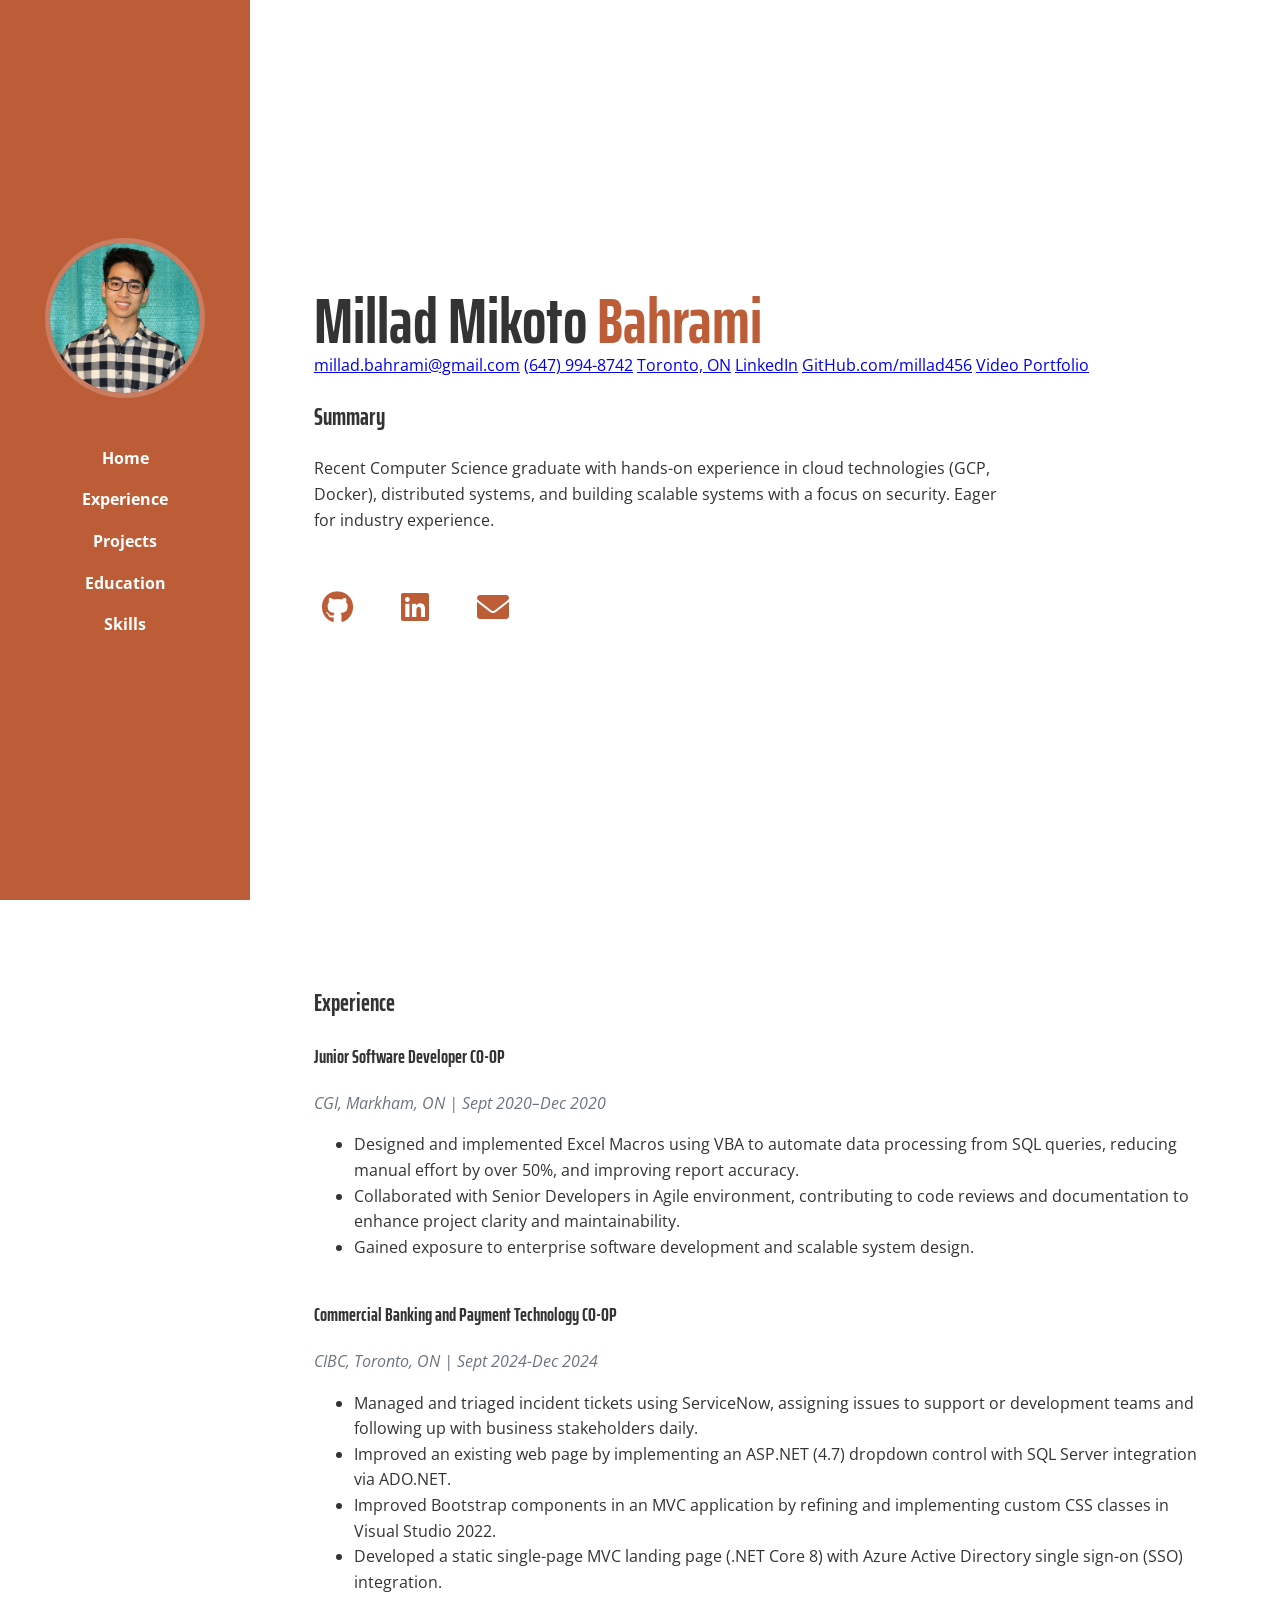
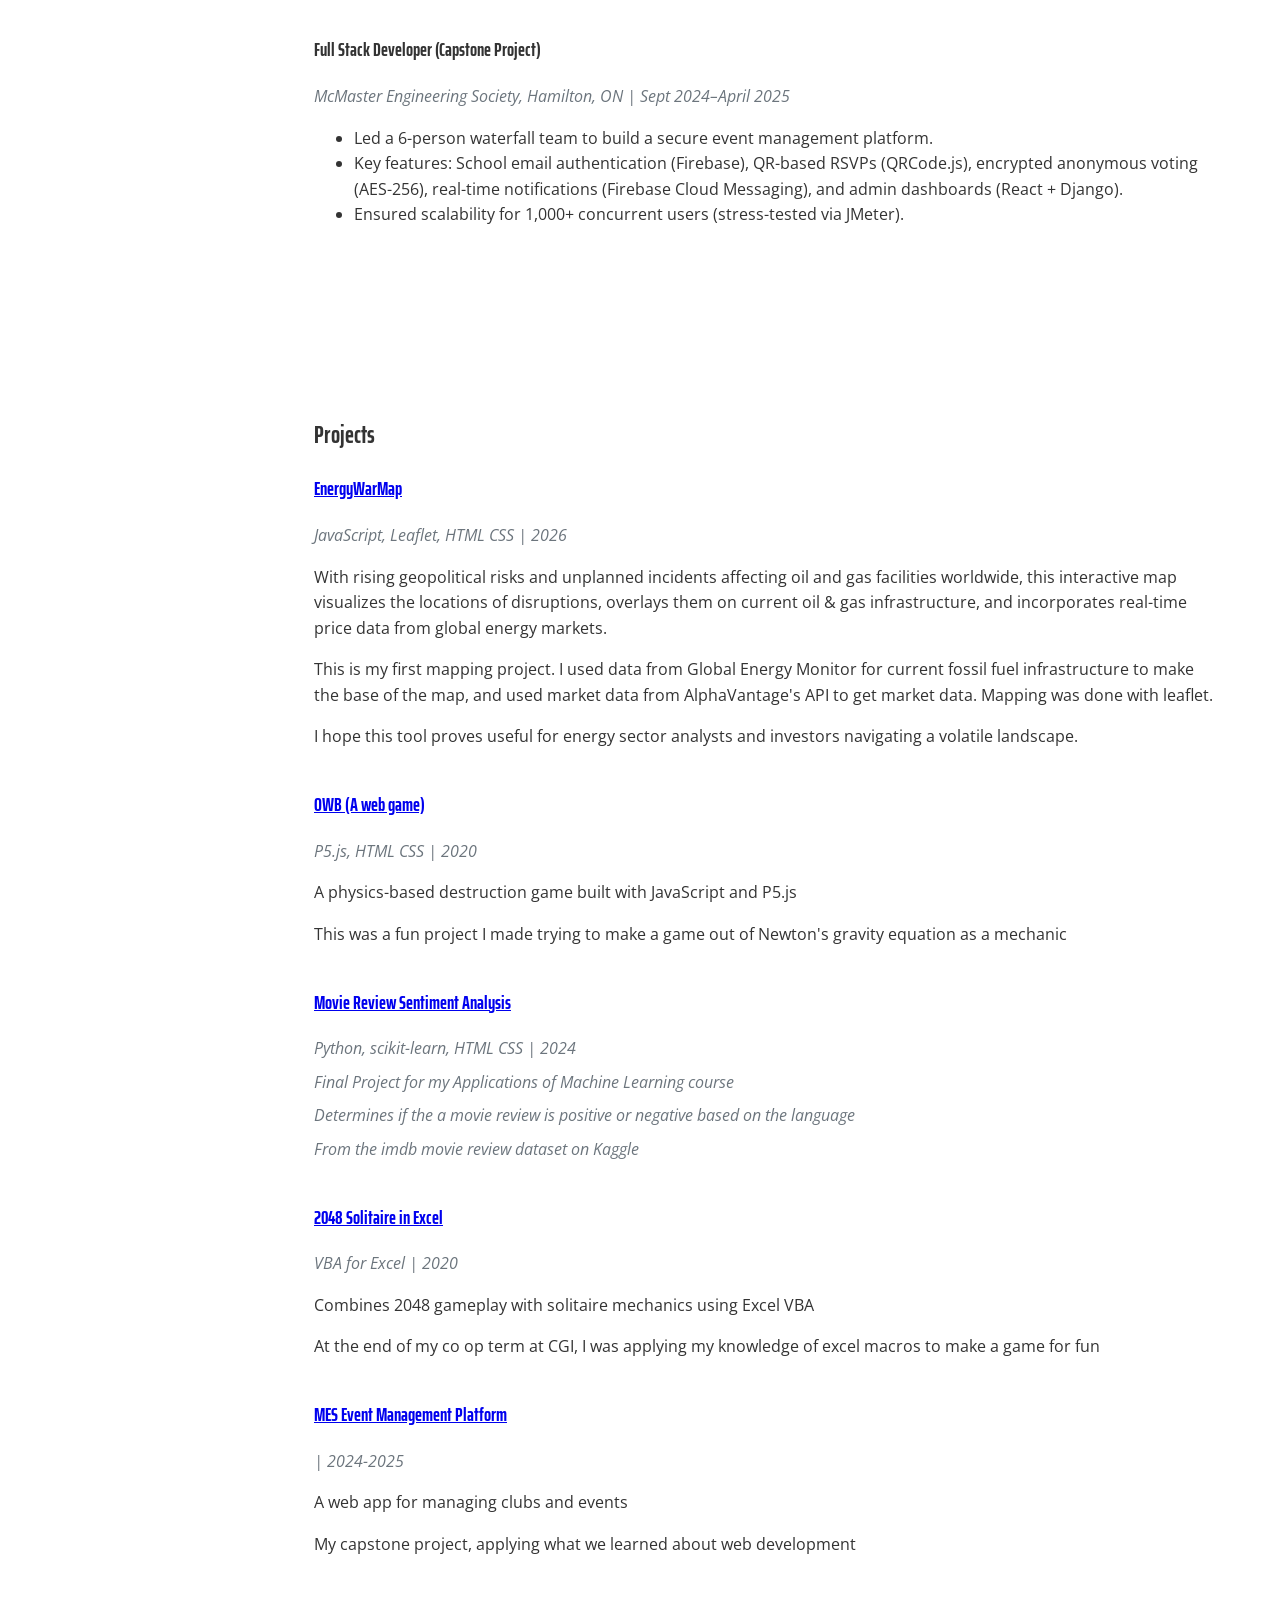
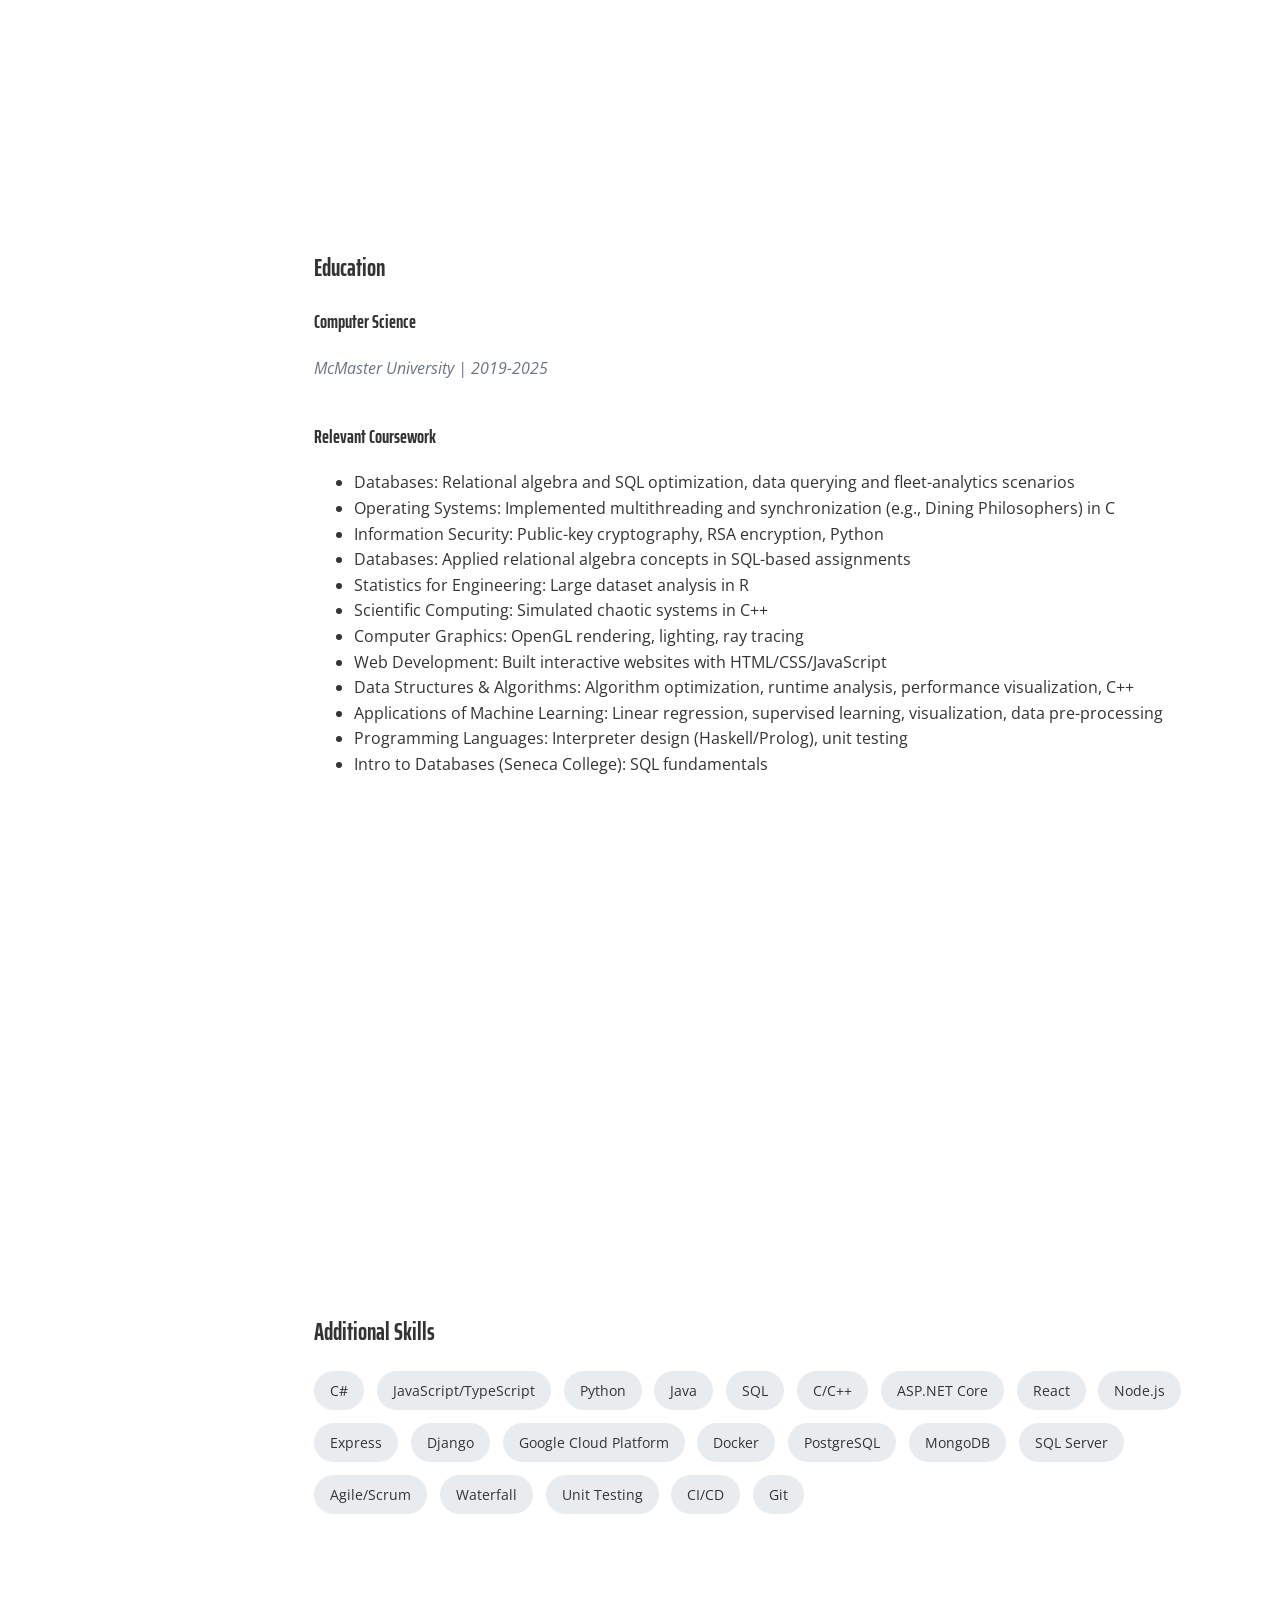
==== index.html @ 8c34acc6 "Merge branch 'gh-pages' of https://github.com/millad456/website into gh-pages" ====
<!DOCTYPE html>
<html lang="en">
<head>
  <meta charset="UTF-8">
  <meta name="viewport" content="width=device-width, initial-scale=1.0">
  <title>Millad Mikoto Bahrami | Resume</title>
  <link href="https://fonts.googleapis.com/css2?family=Open+Sans:wght@400;600;700&family=Saira+Extra+Condensed:wght@700&display=swap" rel="stylesheet">
  <link rel="stylesheet" href="https://cdnjs.cloudflare.com/ajax/libs/font-awesome/6.0.0/css/all.min.css">
  <link rel="stylesheet" href="css/style.css">
  <!-- Sidebar -->
  <script src="js/loadSidebar.js" defer></script>
</head>
<body>

  <!-- Main Content -->
  <main>
    <section id="summary">
      <div>
        <h1>Millad Mikoto <span class="highlight">Bahrami</span></h1>
        <div class="contact-info">
          <a href="mailto:millad.bahrami@gmail.com">millad.bahrami@gmail.com</a>
          <a href="tel:6479948742">(647) 994-8742</a>
          <a href="#">Toronto, ON</a>
          <a href="#" target="_blank">LinkedIn</a>
          <a href="https://github.com/millad456" target="_blank">GitHub.com/millad456</a>
          <a href="#" target="_blank">Video Portfolio</a>
        </div>
        
        <h2>Summary</h2>
        <p style="max-width: 700px;">Recent Computer Science graduate with hands-on experience in cloud technologies (GCP, Docker), distributed systems, and building scalable systems with a focus on security. Eager for industry experience.</p>
      </div>
      
      <div class="social-icons">
        <a href="https://github.com/millad456" target="_blank"><i class="fab fa-github"></i></a>
        <a href="#" target="_blank"><i class="fab fa-linkedin"></i></a>
        <a href="mailto:millad.bahrami@gmail.com"><i class="fas fa-envelope"></i></a>
      </div>
    </section>

    <section id="experience">
      <div>
        <h2>Experience</h2>
        
        <div class="item">
          <h3>Junior Software Developer CO-OP</h3>
          <p class="meta">CGI, Markham, ON | Sept 2020–Dec 2020</p>
          <ul>
            <li>Designed and implemented Excel Macros using VBA to automate data processing from SQL queries, reducing manual effort by over 50%, and improving report accuracy.</li>
            <li>Collaborated with Senior Developers in Agile environment, contributing to code reviews and documentation to enhance project clarity and maintainability.</li>
            <li>Gained exposure to enterprise software development and scalable system design.</li>
          </ul>
        </div>
        <div class="item">
          <h3>Commercial Banking and Payment Technology CO-OP</h3>
          <p class="meta">CIBC, Toronto, ON | Sept 2024-Dec 2024</p>
          <ul>
            <li>Managed and triaged incident tickets using ServiceNow, assigning issues to support or development teams and following up with business stakeholders daily.</li>
            <li>Improved an existing web page by implementing an ASP.NET (4.7) dropdown control with SQL Server integration via ADO.NET.</li>
            <li>Improved Bootstrap components in an MVC application by refining and implementing custom CSS classes in Visual Studio 2022.</li>
            <li>Developed a static single-page MVC landing page (.NET Core 8) with Azure Active Directory single sign-on (SSO) integration.</li>
          </ul>
        </div>
        <div class="item">
          <h3>Full Stack Developer (Capstone Project)</h3>
          <p class="meta">McMaster Engineering Society, Hamilton, ON | Sept 2024–April 2025</p>
          <ul>
            <li>Led a 6-person waterfall team to build a secure event management platform.</li>
            <li>Key features: School email authentication (Firebase), QR-based RSVPs (QRCode.js), encrypted anonymous voting (AES-256), real-time notifications (Firebase Cloud Messaging), and admin dashboards (React + Django).</li>
            <li>Ensured scalability for 1,000+ concurrent users (stress-tested via JMeter).</li>
          </ul>
        </div>
      </div>
    </section>

    <section id="projects">
      <div>
        <h2>Projects</h2>
        <div class="item">
          <h3><a href="https://millad456.github.io/EnergyWarMap/" class="project-link">EnergyWarMap</a></h3>
          <p class="meta">JavaScript, Leaflet, HTML CSS | 2026</p>
          <p>With rising geopolitical risks and unplanned incidents affecting oil and gas facilities worldwide, this
            interactive map visualizes the locations of disruptions, overlays them on current oil & gas infrastructure,
            and incorporates real-time price data from global energy markets.</p>
          <p>This is my first mapping project. I used data from Global Energy Monitor for current fossil fuel
            infrastructure to make the base of the map, and used market data from AlphaVantage's API to get market data.
            Mapping was done with leaflet.
          </p>
          <p>I hope this tool proves useful for energy sector analysts and investors navigating a volatile landscape.
          </p>
        </div>
        <div class="item">
          <h3><a href="https://millad456.itch.io/orbital-wrecking-ball" class="project-link">OWB (A web game)</a></h3>
          <p class="meta">P5.js, HTML CSS | 2020</p>
          <p>A physics-based destruction game built with JavaScript and P5.js</p>
          <p>This was a fun project I made trying to make a game out of Newton's gravity equation as a mechanic</p>
        </div>
        
        <div class="item">
          <h3><a href="https://github.com/PKALXI/senviz" class="project-link">Movie Review Sentiment Analysis</a></h3>
          <p class="meta">Python, scikit-learn, HTML CSS | 2024</p>
          <p class="meta">Final Project for my Applications of Machine Learning course</p>
          <p class="meta">Determines if the a movie review is positive or negative based on the language</p>
          <p class="meta">From the imdb movie review dataset on Kaggle</p>
        </div>
        
        <div class="item">
          <h3><a href="https://www.youtube.com/watch?v=SRT-21i36ms" class="project-link">2048 Solitaire in Excel</a></h3>
          <p class="meta">VBA for Excel | 2020</p>
          <p>Combines 2048 gameplay with solitaire mechanics using Excel VBA</p>
          <p>At the end of my co op term at CGI, I was applying my knowledge of excel macros to make a game for fun</p>
        </div>



        <div class="item">
          <h3><a href="https://www.youtube.com/watch?v=qXjTv_37JMg" class="project-link">MES Event Management Platform</a></h3>
          <p class="meta">| 2024-2025</p>
          <p>A web app for managing clubs and events</p>
          <p>My capstone project, applying what we learned about web development</p>
        </div>
      </div>
    </section>

    <section id="education">
      <div>
        <h2>Education</h2>
        <div class="item">
          <h3>Computer Science</h3>
          <p class="meta">McMaster University | 2019-2025</p>
        </div>
        <h3>Relevant Coursework</h3>
        <ul>
          <li>Databases: Relational algebra and SQL optimization, data querying and fleet-analytics scenarios</li>
          <li>Operating Systems: Implemented multithreading and synchronization (e.g., Dining Philosophers) in C</li>
          <li>Information Security: Public-key cryptography, RSA encryption, Python</li>
          <li>Databases: Applied relational algebra concepts in SQL-based assignments</li>
          <li>Statistics for Engineering: Large dataset analysis in R</li>
          <li>Scientific Computing: Simulated chaotic systems in C++</li>
          <li>Computer Graphics: OpenGL rendering, lighting, ray tracing</li>
          <li>Web Development: Built interactive websites with HTML/CSS/JavaScript</li>
          <li>Data Structures & Algorithms: Algorithm optimization, runtime analysis, performance visualization, C++</li>
          <li>Applications of Machine Learning: Linear regression, supervised learning, visualization, data pre-processing</li>
          <li>Programming Languages: Interpreter design (Haskell/Prolog), unit testing</li>
          <li>Intro to Databases (Seneca College): SQL fundamentals</li>
        </ul>
      </div>
    </section>

    <section id="skills">
      <div>
        <h2>Additional Skills</h2>
        <ul class="skills-list">
          <li>C#</li>
          <li>JavaScript/TypeScript</li>
          <li>Python</li>
          <li>Java</li>
          <li>SQL</li>
          <li>C/C++</li>
          <li>ASP.NET Core</li>
          <li>React</li>
          <li>Node.js</li>
          <li>Express</li>
          <li>Django</li>
          <li>Google Cloud Platform</li>
          <li>Docker</li>
          <li>PostgreSQL</li>
          <li>MongoDB</li>
          <li>SQL Server</li>
          <li>Agile/Scrum</li>
          <li>Waterfall</li>
          <li>Unit Testing</li>
          <li>CI/CD</li>
          <li>Git</li>
        </ul>
      </div>
    </section>
  </main>

  <script>
    // Smooth scrolling for navigation
    document.querySelectorAll('a[href^="#"]').forEach(anchor => {
      anchor.addEventListener('click', function (e) {
        e.preventDefault();
        document.querySelector(this.getAttribute('href')).scrollIntoView({
          behavior: 'smooth',
          block: 'center'
        });
      });
    });
  </script>
</body>
</html>
---- css/style.css ----
/* Fonts and Base Styles */
body {
  font-family: 'Open Sans', sans-serif;
  margin: 0;
  padding: 0;
  line-height: 1.6;
  color: #333;
  overflow-x: hidden; /* Prevent horizontal scroll */
}

/* Sidebar Styles */
#sidebar {
  /*background: #343a40;*/
  background: #bd5d38;
  color: white;
  width: 250px;
  position: fixed;
  height: 100vh;
  padding: 2rem 1rem;
  text-align: center;
  z-index: 1000;
  box-sizing: border-box;
  display: flex;
  flex-direction: column;
  justify-content: center; /* Vertical centering */
  align-items: center; /* Horizontal centering */
}

.sidebar-content {
  width: 100%; /* Ensure full width of sidebar */
  margin: auto 0; /* Helps with vertical centering */
}

.profile-pic {
  margin: 0 auto 1.5rem; /* Centered with bottom margin */
}
.profile-pic {
  border-radius: 50%;
  border: 5px solid #CA7D60;
  width: 150px;
  height: 150px;
  object-fit: cover;
  margin-bottom: 1rem;
}

#sidebar ul {
  list-style: none;
  padding: 0;
}

#sidebar li a {
  color: rgba(255, 255, 255, 0.7);
  text-decoration: none;
  display: block;
  padding: 0.5rem 0;
  font-weight: 600;
  transition: all 0.3s ease;
}

#sidebar li a:hover {
  color: white;
  transform: translateX(5px);
}

.social-icons {
  margin-top: 2rem;
}

.social-icons a {
  color: white;
  margin: 0 0.5rem;
  font-size: 1.2rem;
  transition: all 0.3s ease;
}

.social-icons a:hover {
  color: #bd5d38;
}

/* Main Content Styles */
main {
  margin-left: 250px;
  padding: 0 4rem;
  transition: margin-left 0.3s ease;
}

/* Section Centering */
section {
  min-height: 100vh;
  display: flex;
  flex-direction: column;
  justify-content: center;
  padding: 4rem 0;
  box-sizing: border-box;
  scroll-margin-top: 20px;
}

section > div {
  width: 100%; /* Ensures content doesn't overflow */
}

/* Typography */
h1, h2, h3 {
  font-family: 'Saira Extra Condensed', sans-serif;
  font-weight: 700;
}

h1 {
  font-size: 4rem;
  margin-bottom: 0;
  line-height: 1;
}

.highlight {
  color: #bd5d38;
}

.subheading {
  font-size: 1.2rem;
  margin-top: 0;
  color: #6c757d;
}

/* Content Elements */
.item {
  margin-bottom: 2.5rem;
}

.meta {
  color: #6c757d;
  margin: 0.5rem 0;
  font-style: italic;
}

.skills-list {
  display: flex;
  flex-wrap: wrap;
  gap: 0.8rem;
  padding: 0;
  margin-top: 1rem;
}

.skills-list li {
  background: #e9ecef;
  padding: 0.5rem 1rem;
  border-radius: 20px;
  list-style: none;
  font-size: 0.9rem;
}

/* Social Icons in Summary Section */
#summary .social-icons {
  display: flex;
  justify-content: left;
  gap: 2rem;
  margin: 2rem 0;
}

#summary .social-icons a {
  color: #bd5d38; /* Your highlight color */
  font-size: 2rem;
  transition: all 0.3s ease;
}

#summary .social-icons a:hover {
  color: #9a4c2e; /* Darker shade */
  transform: scale(1.2);
}

/* Active Link Styling */
#sidebar a.active {
  /*color: #bd5d38 !important;*/
  color: white;
  font-weight: 700;
}

/* Mobile Responsiveness */
@media (max-width: 768px) {
  #sidebar {
    width: 100%;
    height: auto;
    position: relative;
    padding: 1rem;
  }
  
  main {
    margin-left: 0;
    padding: 0 1.5rem;
  }
  
  .profile-pic {
    width: 100px;
    height: 100px;
  }
  
  section {
    min-height: auto;
    padding: 3rem 0;
  }
  
  h1 {
    font-size: 2.5rem;
  }
  
  .contact-info a {
    display: block;
    margin: 0.5rem 0;
  }
}

/* Smooth Scrolling */
html {
  scroll-behavior: smooth;
  scroll-snap-type: y proximity;
}

/* Adjust the scrolling speed */
@media (prefers-reduced-motion: no-preference) {
  html {
    scroll-behavior: smooth;
    scroll-timeline: auto;
    scroll-snap-type: none; /* Remove if you don't want snap points */
  }
  
  /* Faster smooth scrolling */
  [data-scroll-container] {
    scroll-behavior: smooth;
    scroll-timing-function: cubic-bezier(0.22, 1, 0.36, 1); /* Faster curve */
  }
}
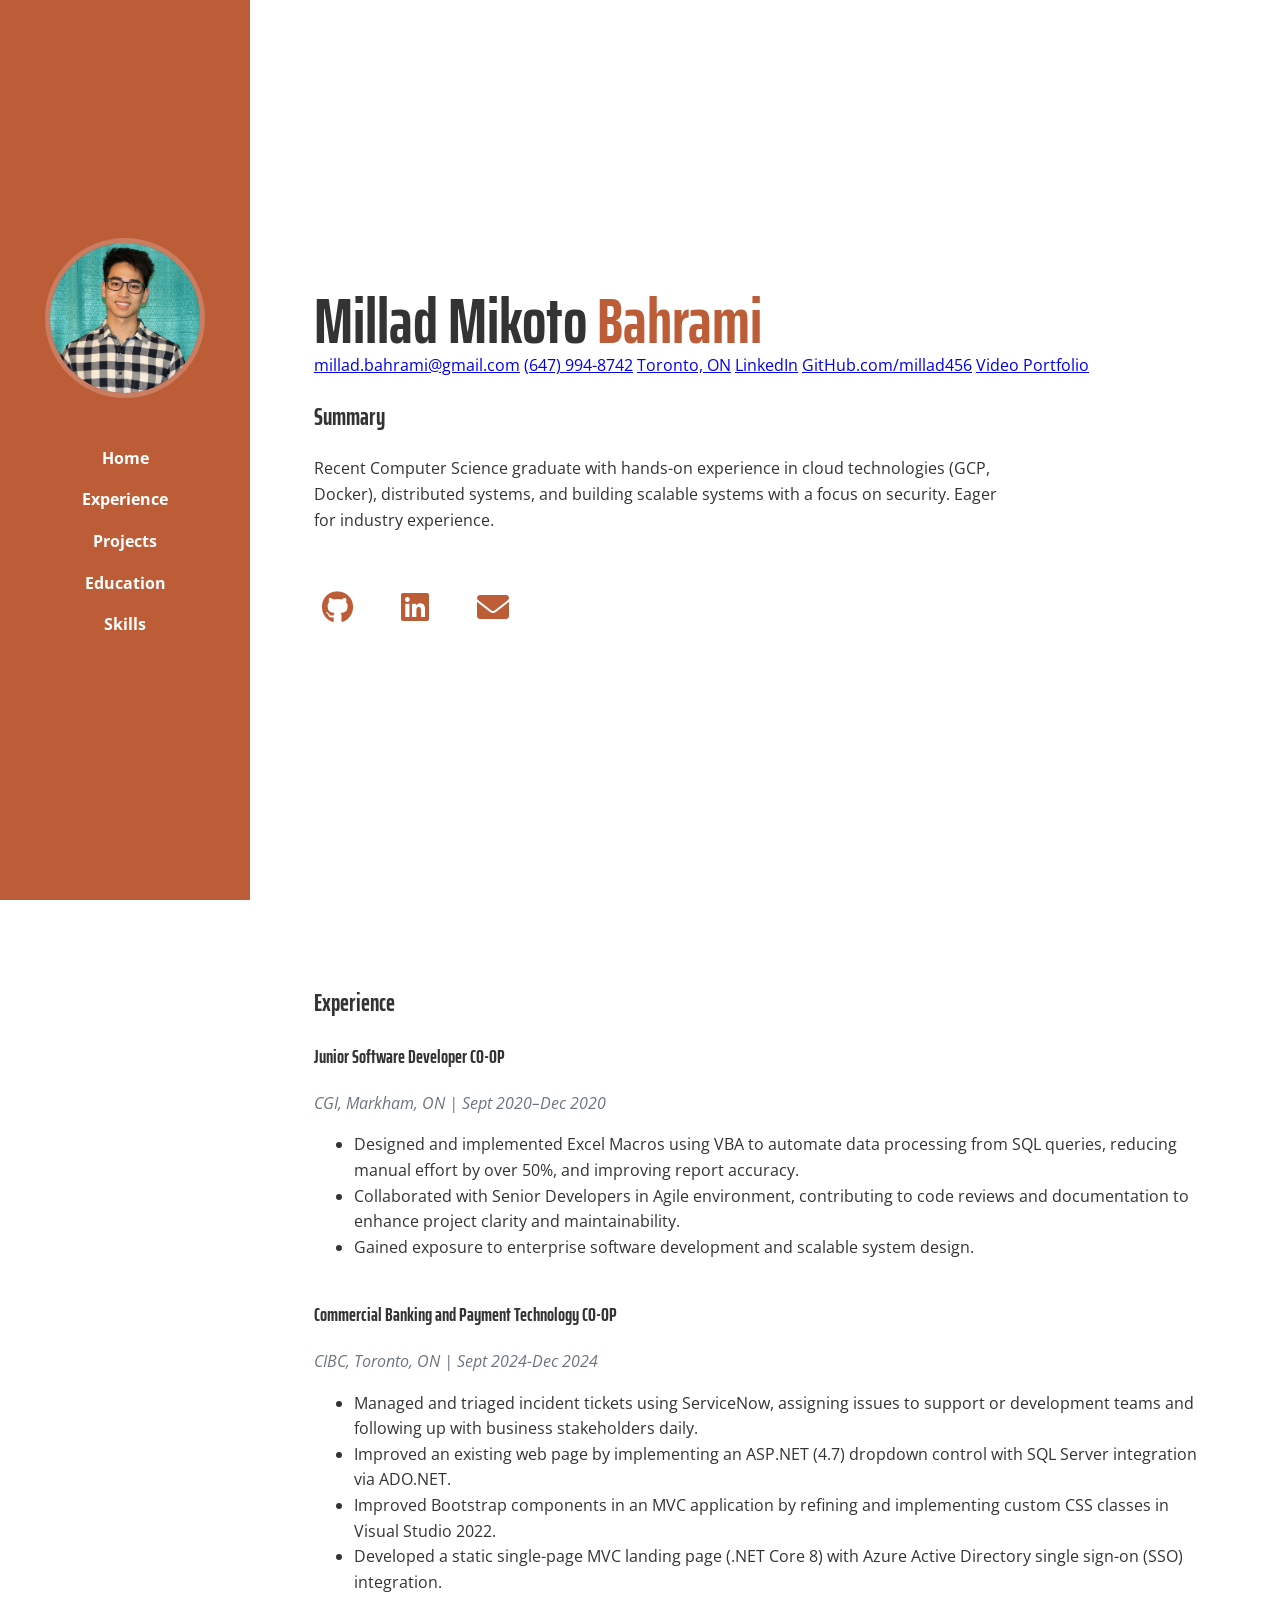
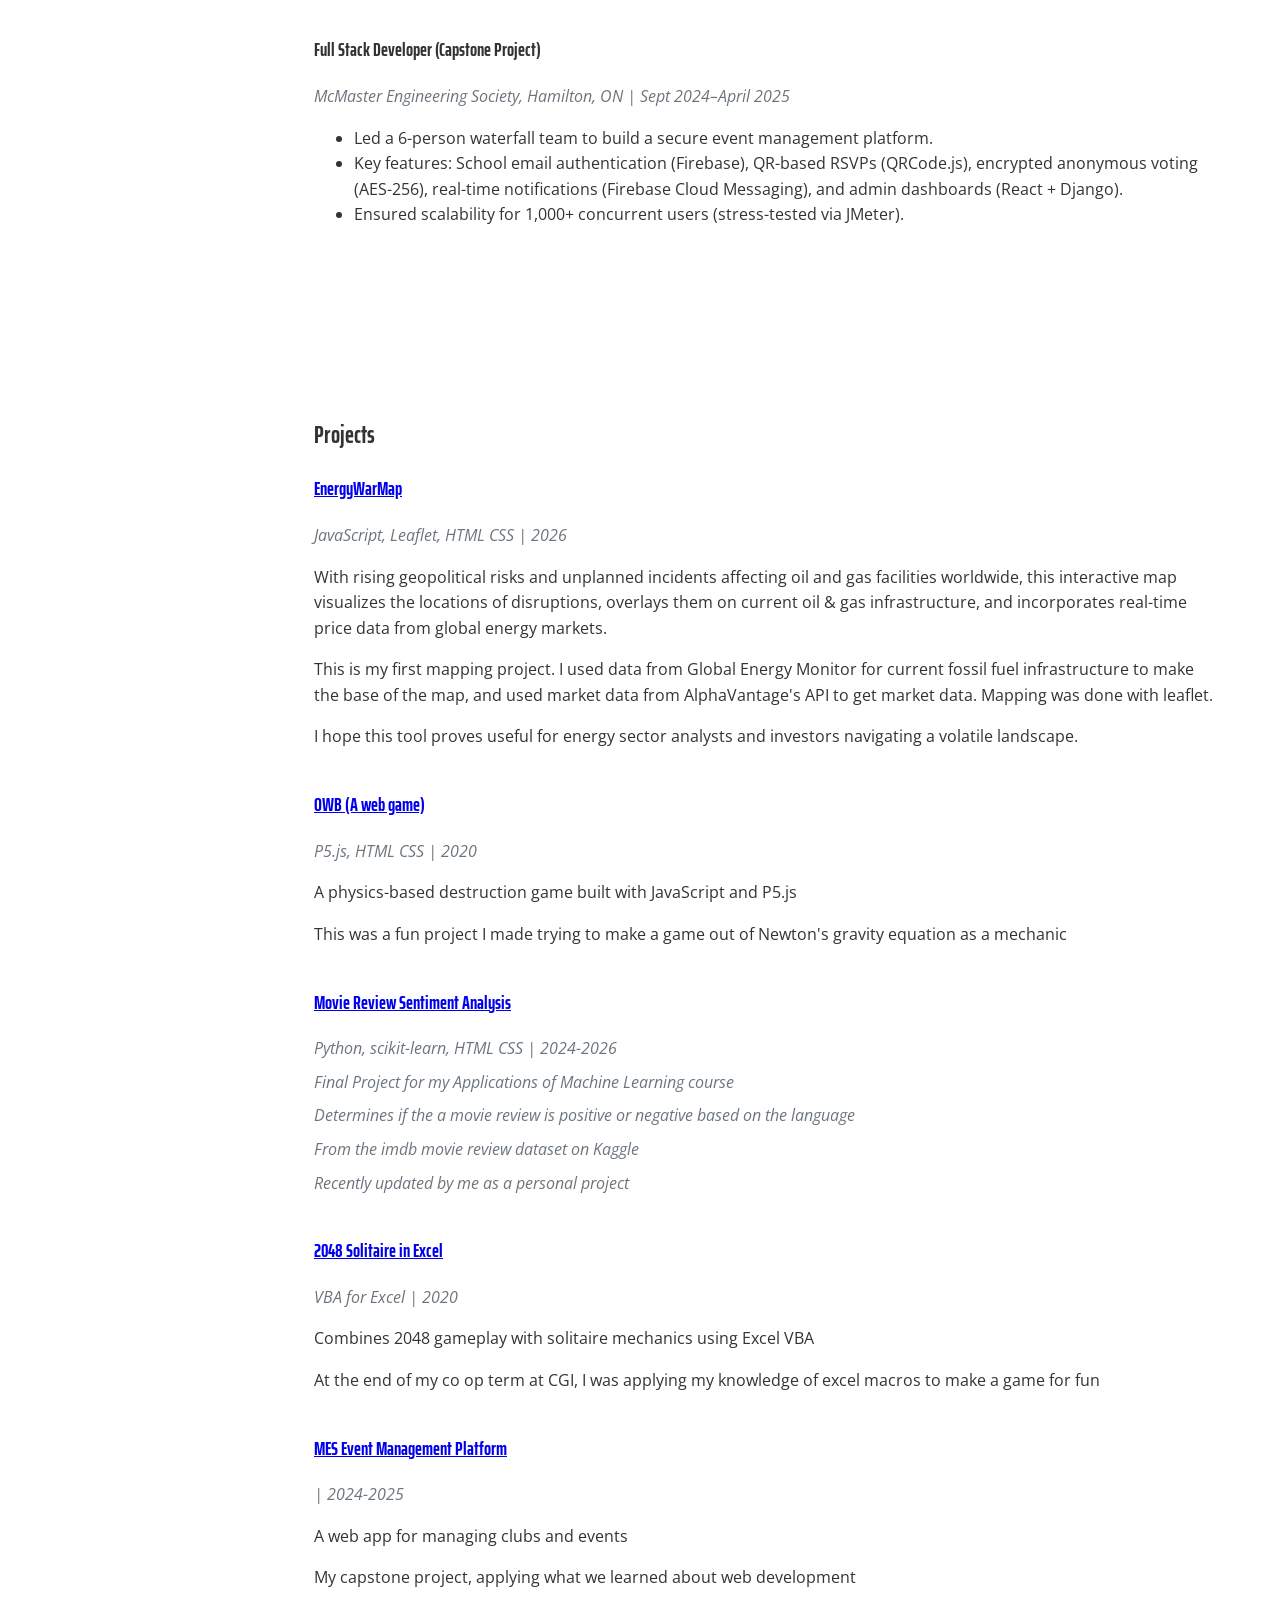
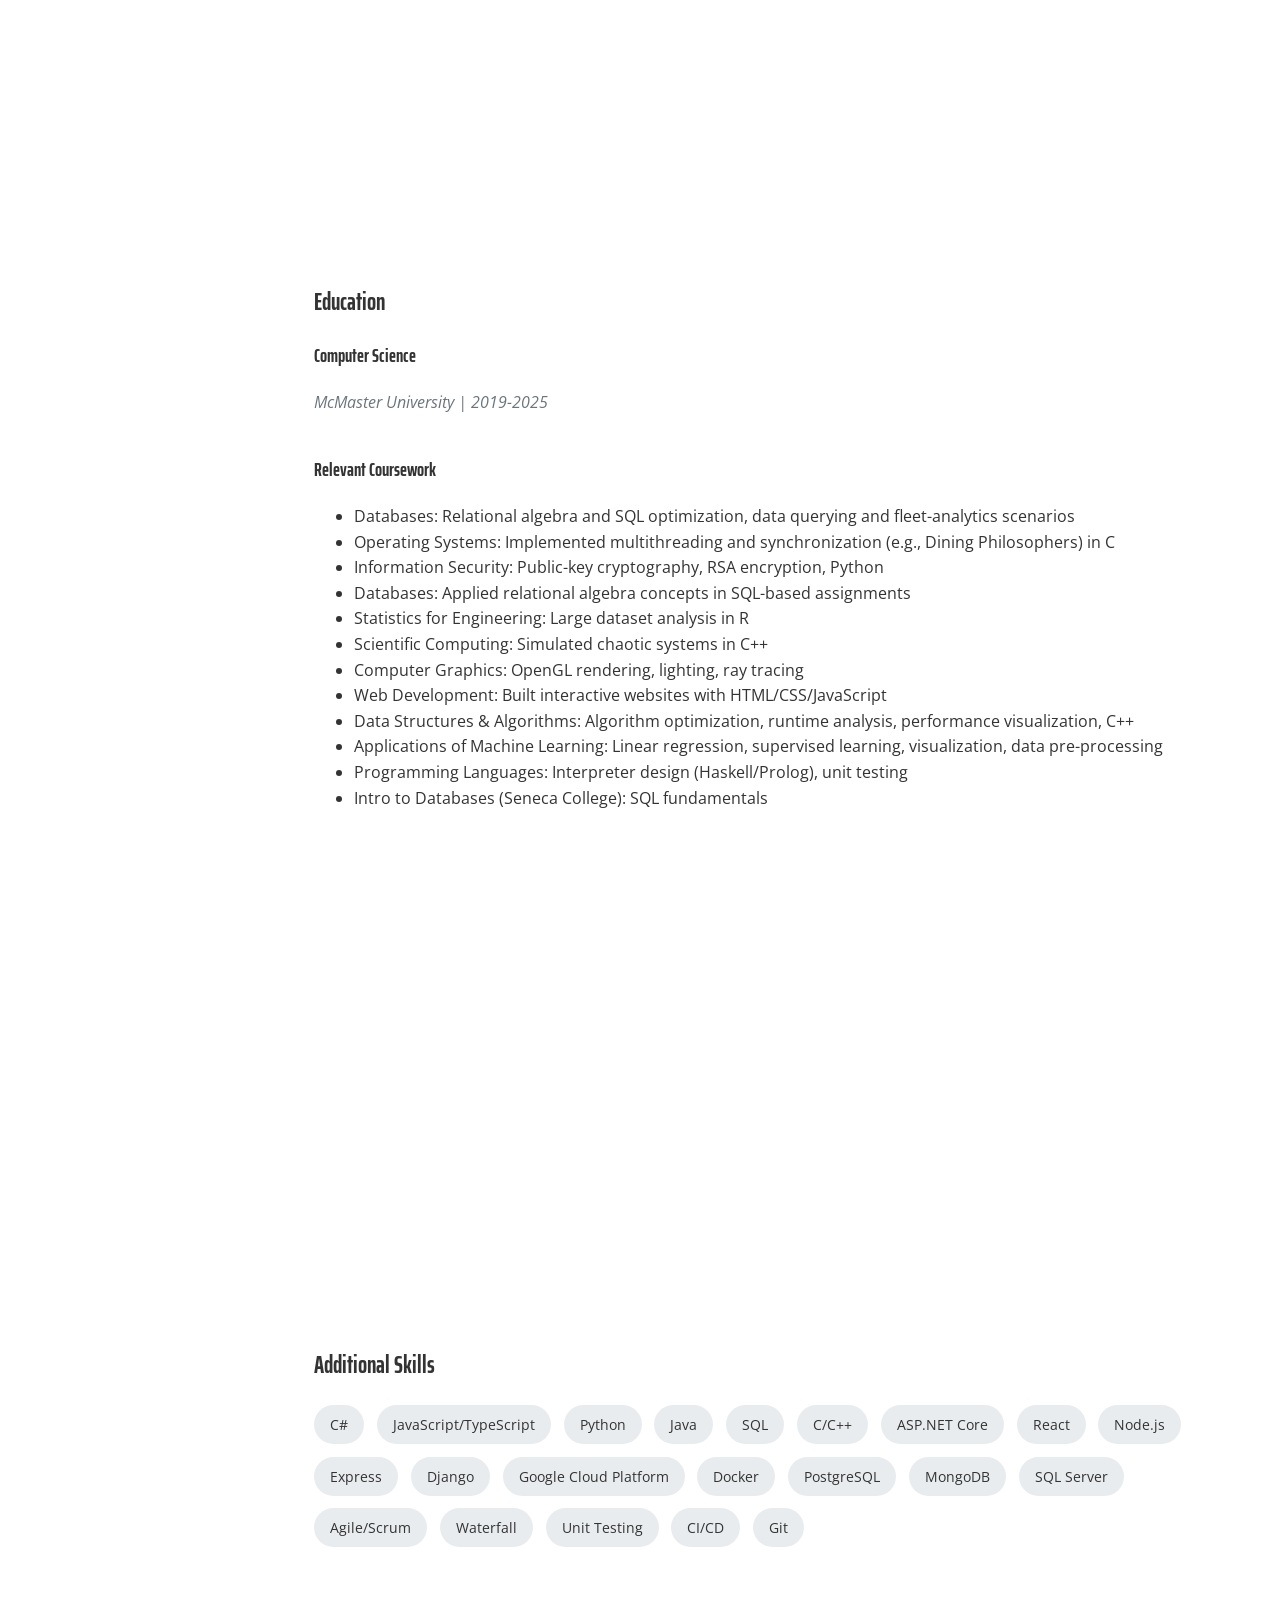
==== commit cc1bb690: "Update index.html" ====
--- a/index.html
+++ b/index.html
@@ -96,11 +96,12 @@
         </div>
         
         <div class="item">
-          <h3><a href="https://github.com/PKALXI/senviz" class="project-link">Movie Review Sentiment Analysis</a></h3>
-          <p class="meta">Python, scikit-learn, HTML CSS | 2024</p>
+          <h3><a href="https://youtu.be/taKBkBe5-JE" class="project-link">Movie Review Sentiment Analysis</a></h3>
+          <p class="meta">Python, scikit-learn, HTML CSS | 2024-2026</p>
           <p class="meta">Final Project for my Applications of Machine Learning course</p>
           <p class="meta">Determines if the a movie review is positive or negative based on the language</p>
           <p class="meta">From the imdb movie review dataset on Kaggle</p>
+          <p class="meta">Recently updated by me as a personal project</p>
         </div>
         
         <div class="item">
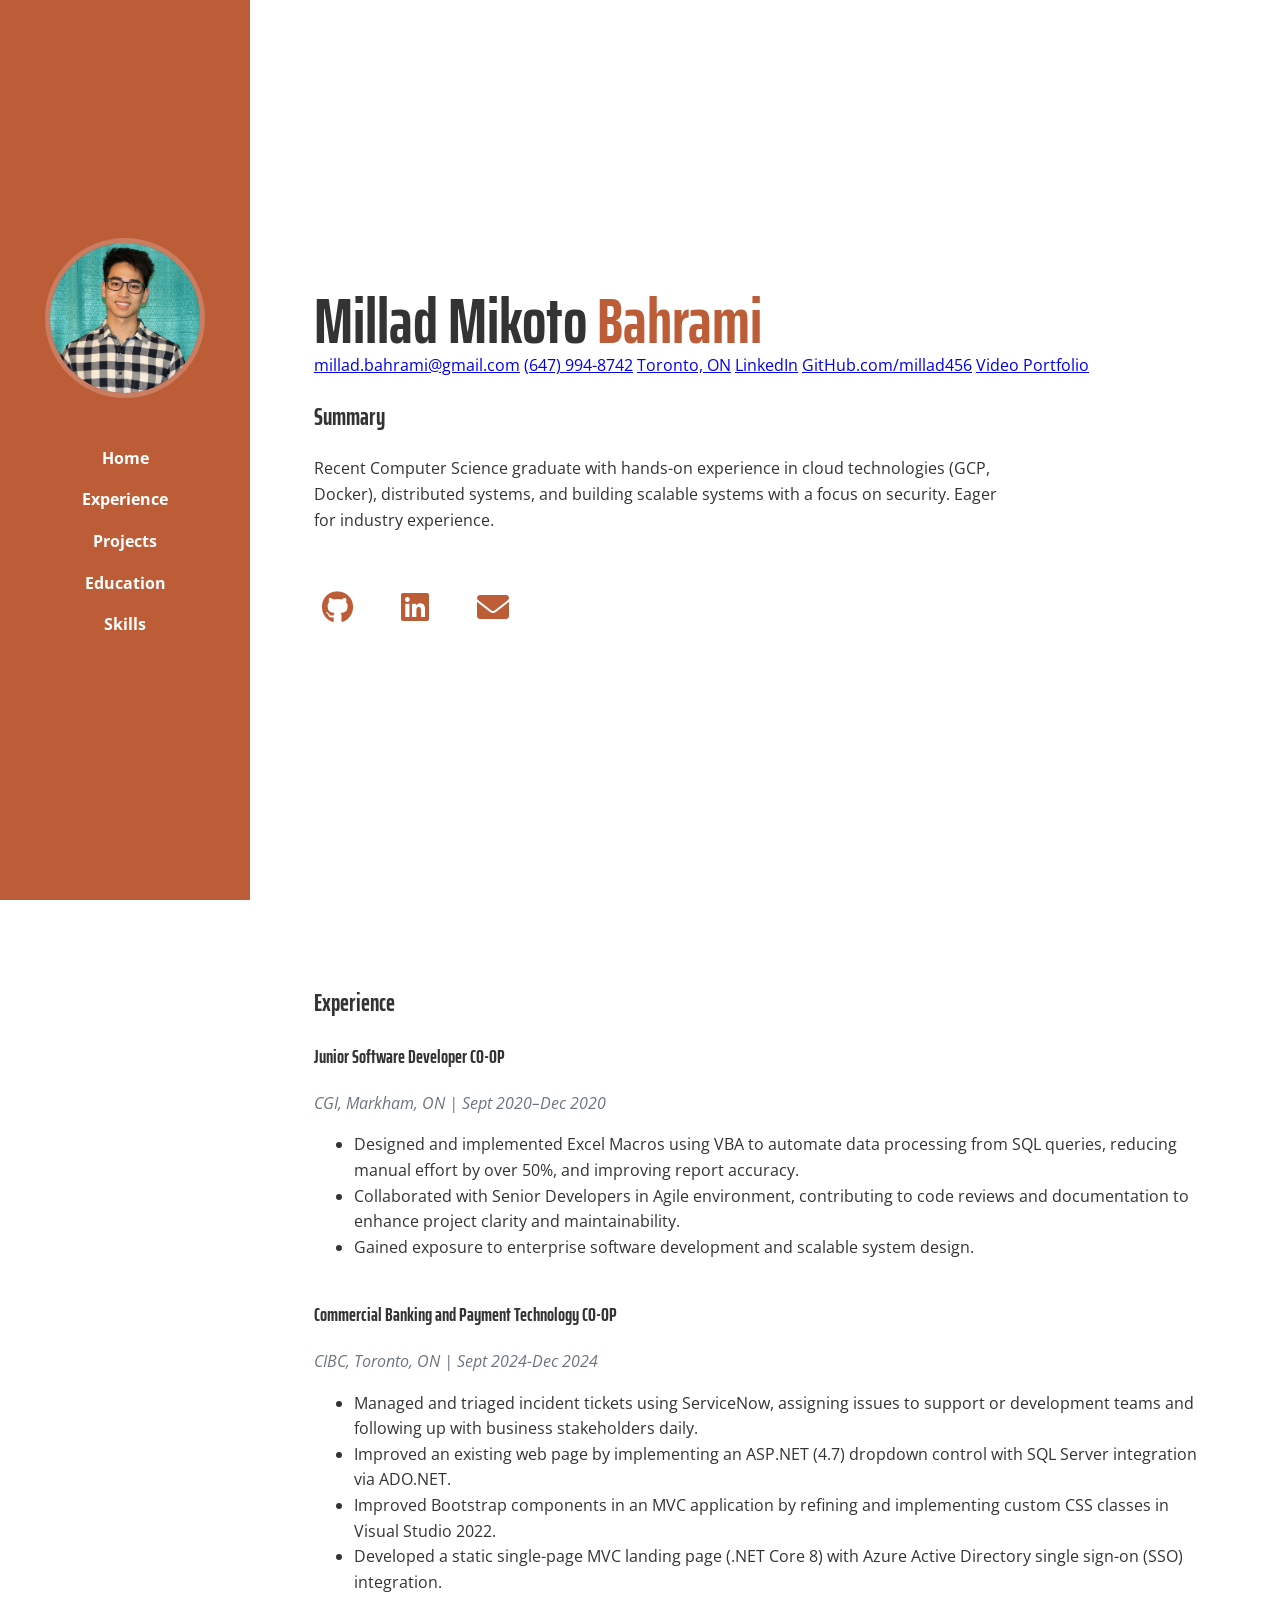
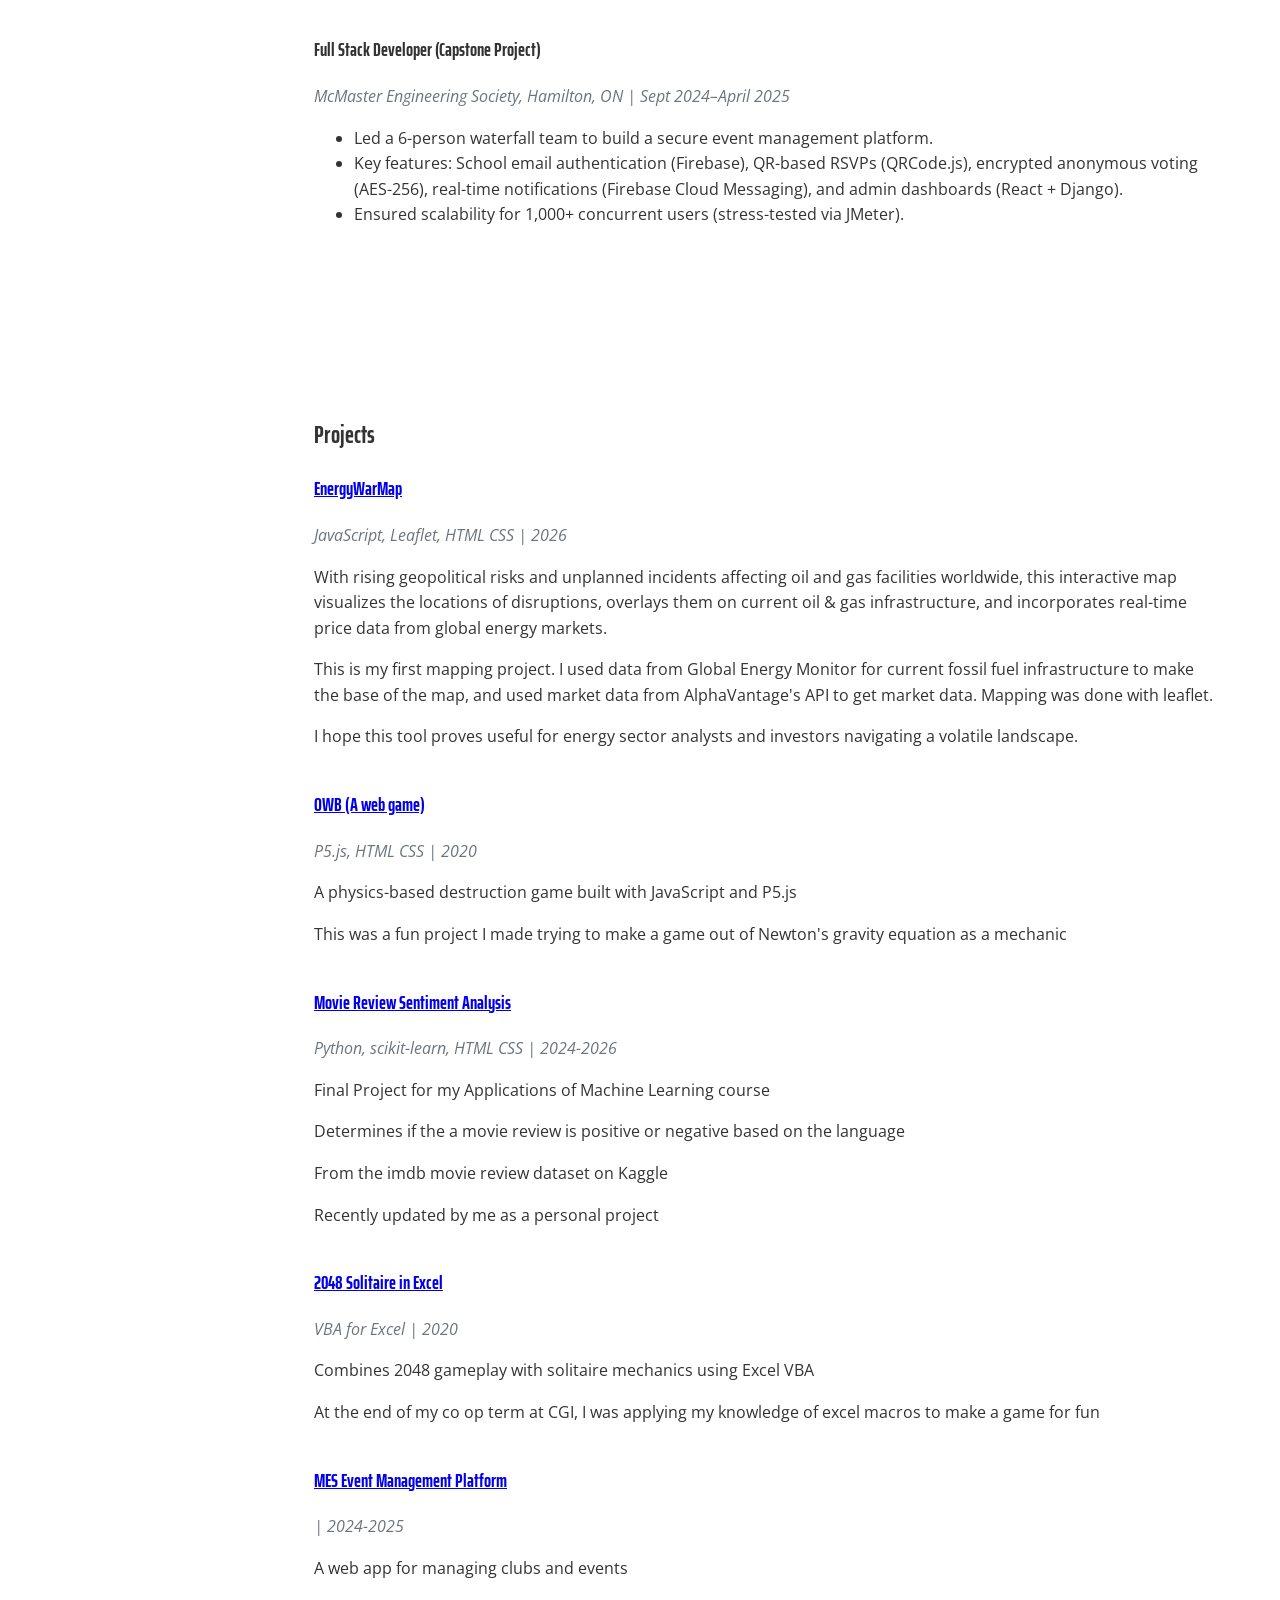
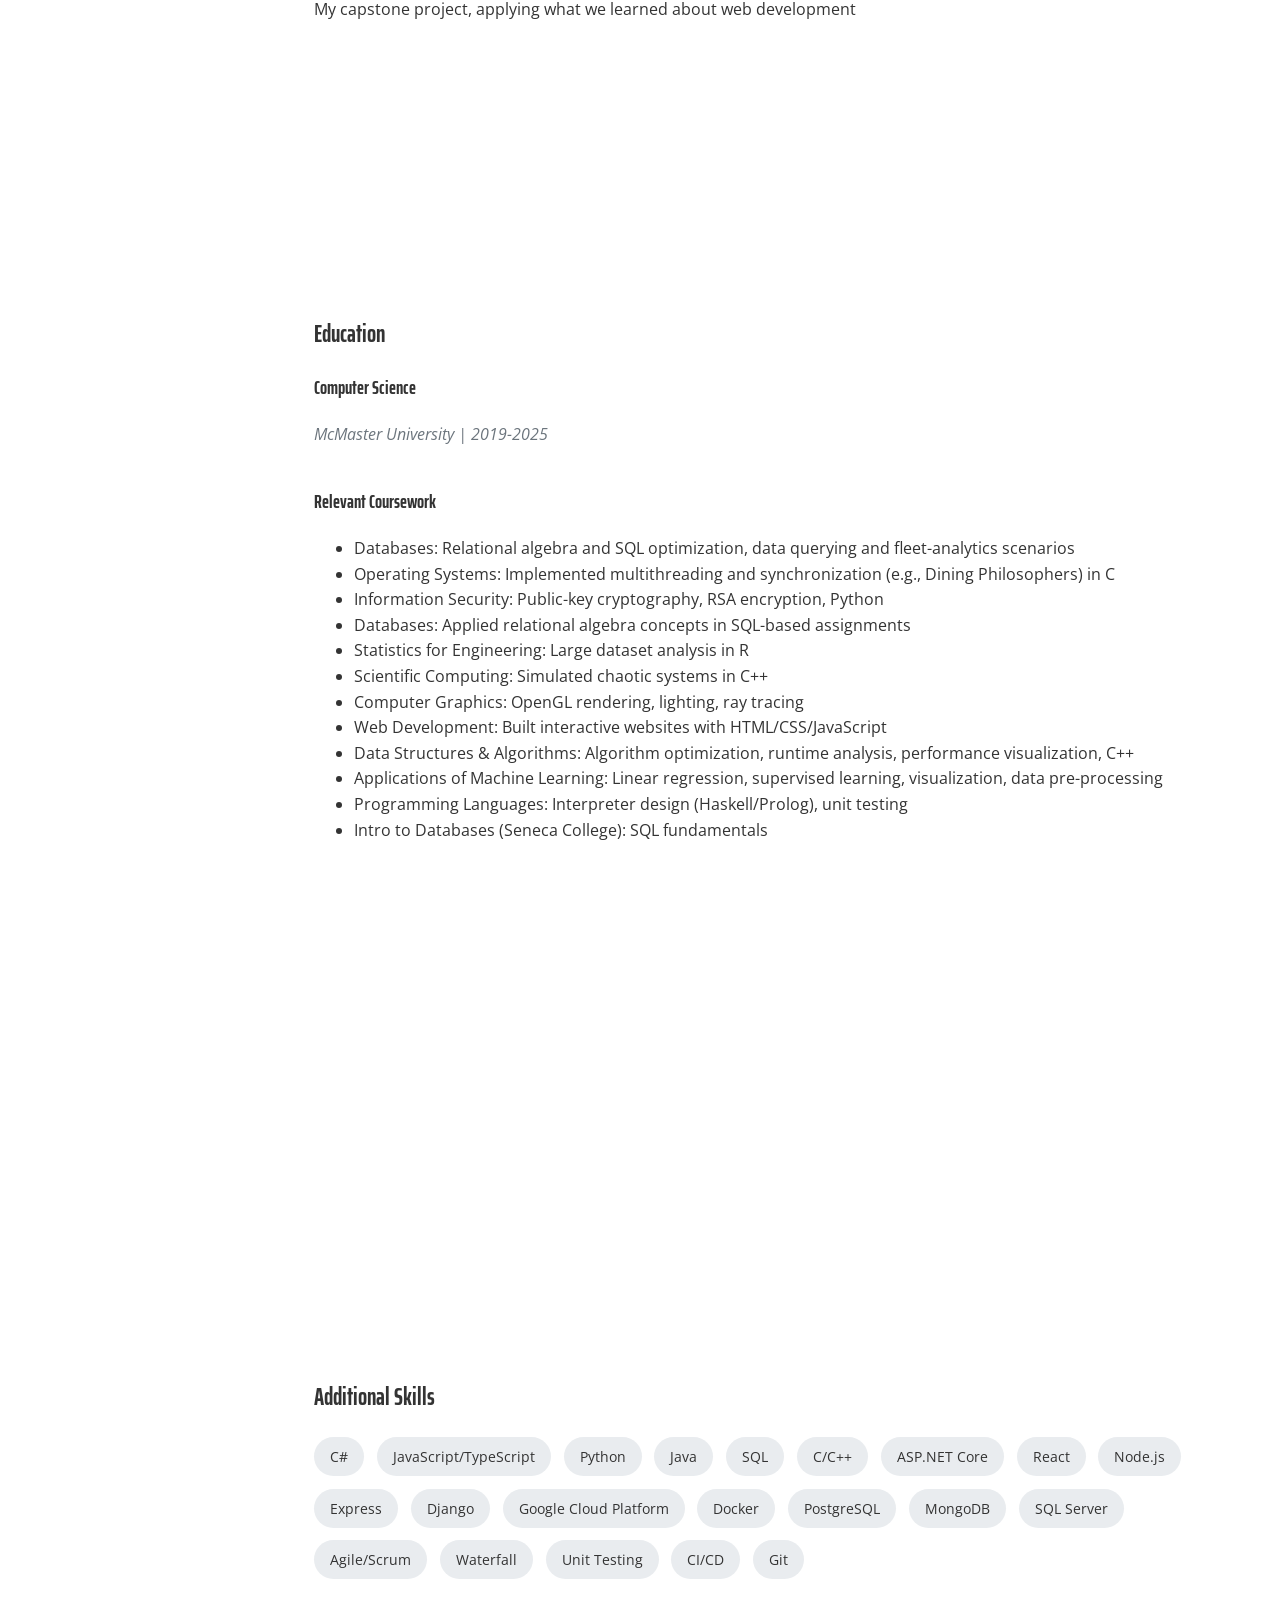
==== commit 6900113f: "Fix sentiment analysis descriptions (plain text, not italic) and update LinkedIn & Video Portfolio U" ====
--- a/index.html
+++ b/index.html
@@ -21,9 +21,9 @@
           <a href="mailto:millad.bahrami@gmail.com">millad.bahrami@gmail.com</a>
           <a href="tel:6479948742">(647) 994-8742</a>
           <a href="#">Toronto, ON</a>
-          <a href="#" target="_blank">LinkedIn</a>
+          <a href="https://www.linkedin.com/in/millad-bahrami-360293195/" target="_blank">LinkedIn</a>
           <a href="https://github.com/millad456" target="_blank">GitHub.com/millad456</a>
-          <a href="#" target="_blank">Video Portfolio</a>
+          <a href="https://www.youtube.com/watch?v=SRT-21i36ms&list=PL-hiD96-U89ERD7Gi32cFxG1NK02Tm1QY" target="_blank">Video Portfolio</a>
         </div>
         
         <h2>Summary</h2>
@@ -32,7 +32,7 @@
       
       <div class="social-icons">
         <a href="https://github.com/millad456" target="_blank"><i class="fab fa-github"></i></a>
-        <a href="#" target="_blank"><i class="fab fa-linkedin"></i></a>
+        <a href="https://www.linkedin.com/in/millad-bahrami-360293195/" target="_blank"><i class="fab fa-linkedin"></i></a>
         <a href="mailto:millad.bahrami@gmail.com"><i class="fas fa-envelope"></i></a>
       </div>
     </section>
@@ -98,10 +98,10 @@
         <div class="item">
           <h3><a href="https://youtu.be/taKBkBe5-JE" class="project-link">Movie Review Sentiment Analysis</a></h3>
           <p class="meta">Python, scikit-learn, HTML CSS | 2024-2026</p>
-          <p class="meta">Final Project for my Applications of Machine Learning course</p>
-          <p class="meta">Determines if the a movie review is positive or negative based on the language</p>
-          <p class="meta">From the imdb movie review dataset on Kaggle</p>
-          <p class="meta">Recently updated by me as a personal project</p>
+          <p>Final Project for my Applications of Machine Learning course</p>
+          <p>Determines if the a movie review is positive or negative based on the language</p>
+          <p>From the imdb movie review dataset on Kaggle</p>
+          <p>Recently updated by me as a personal project</p>
         </div>
         
         <div class="item">
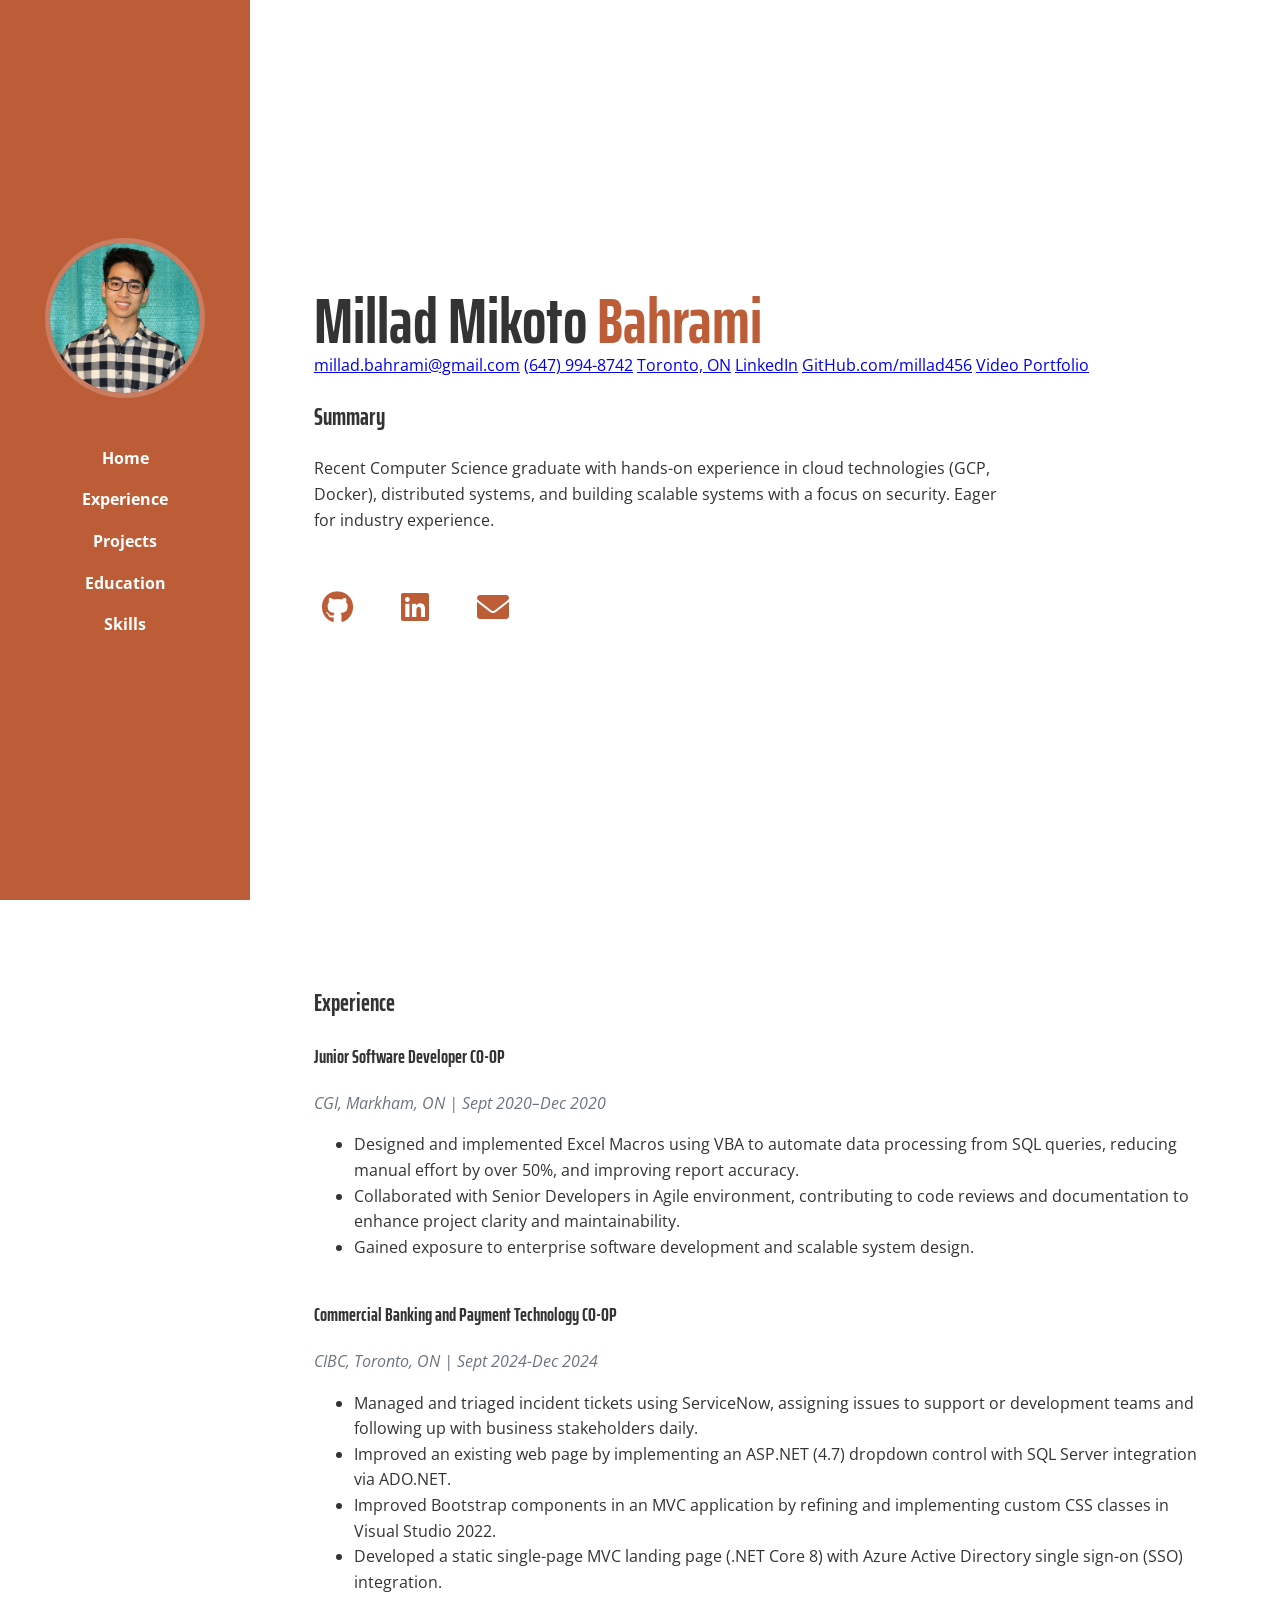
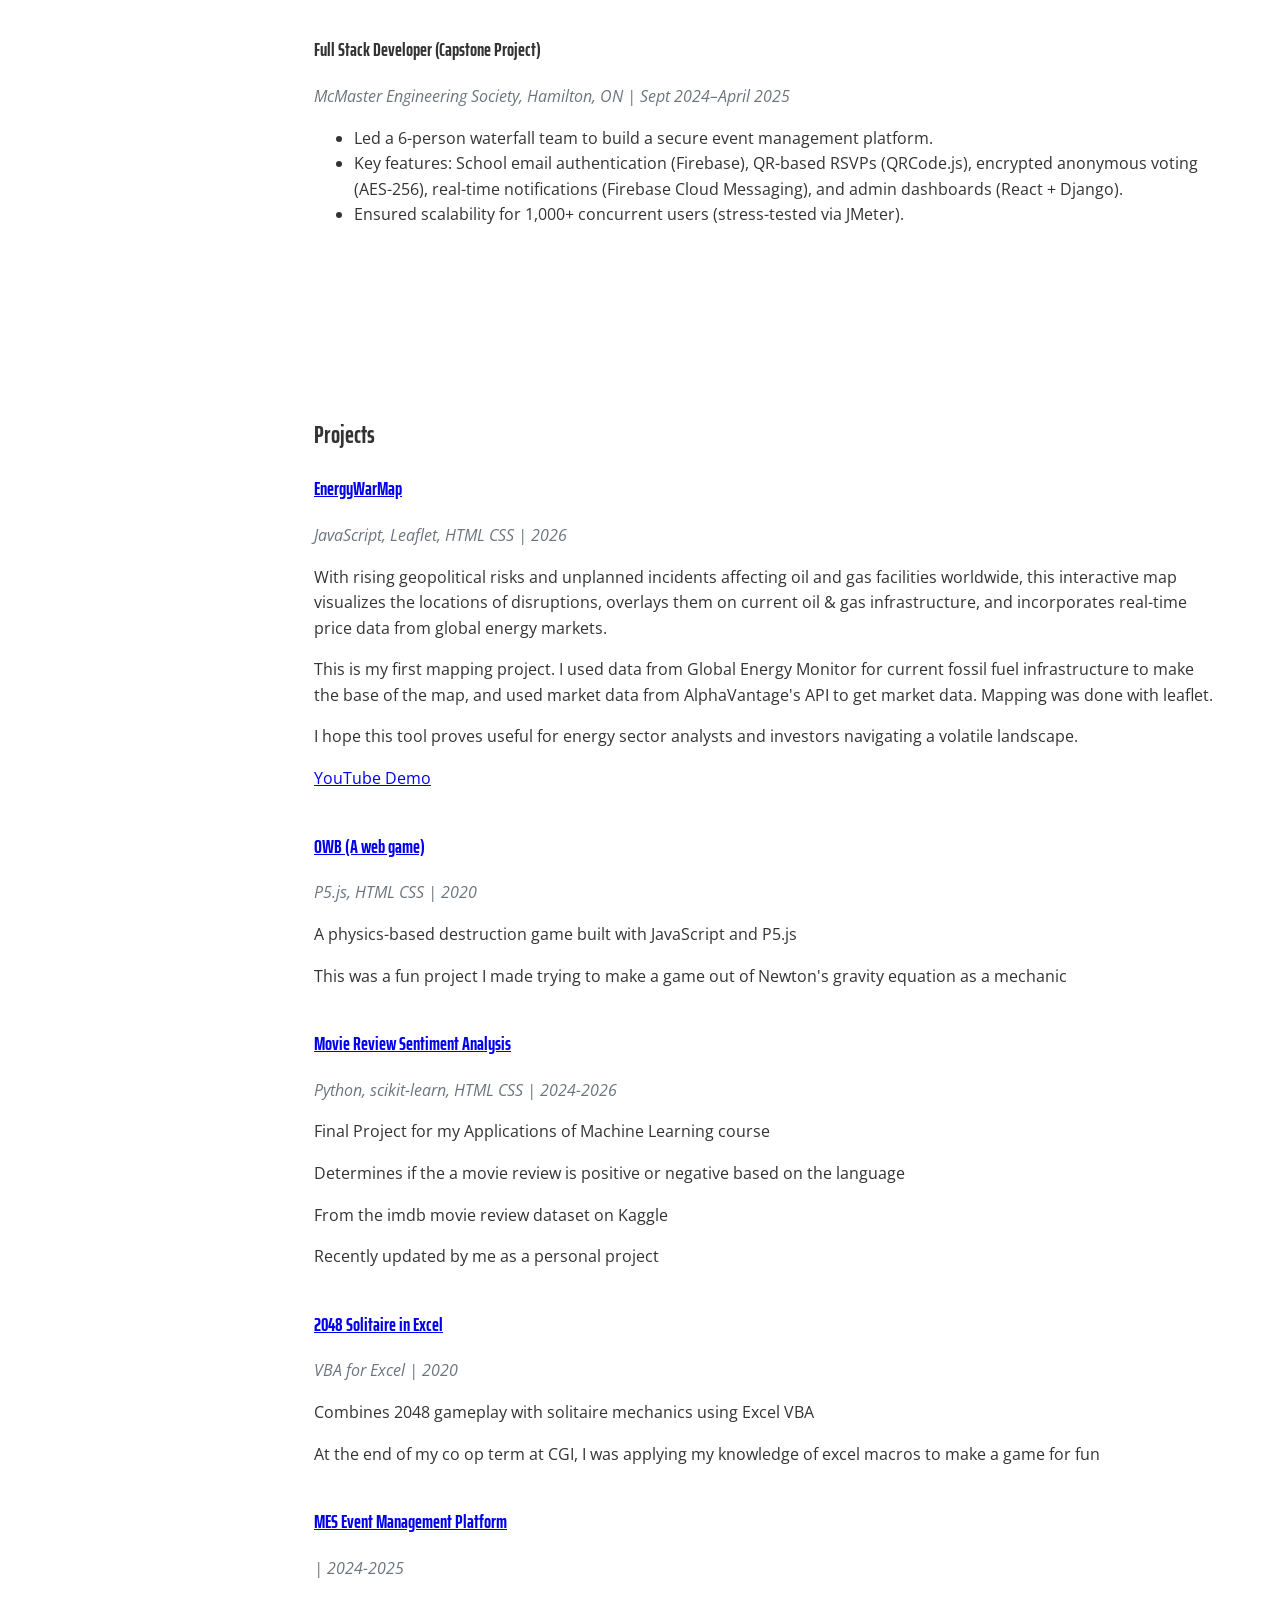
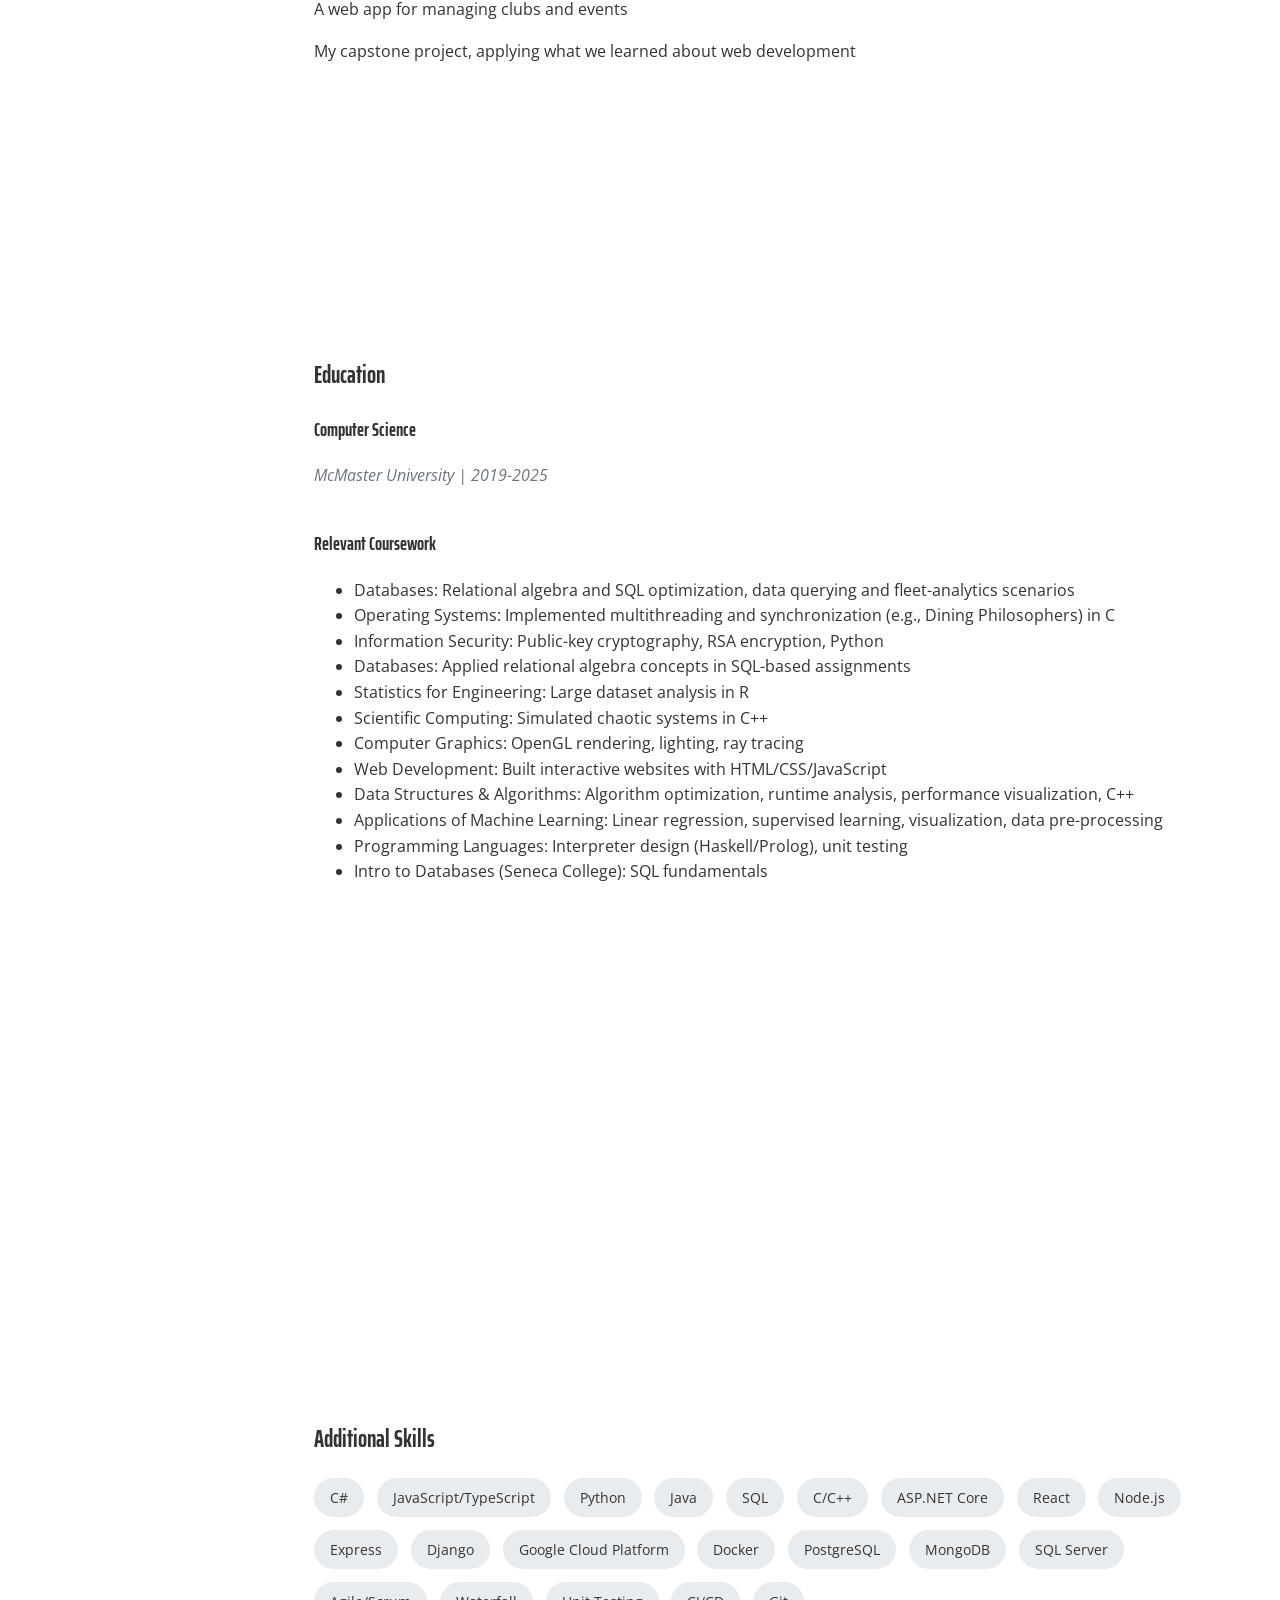
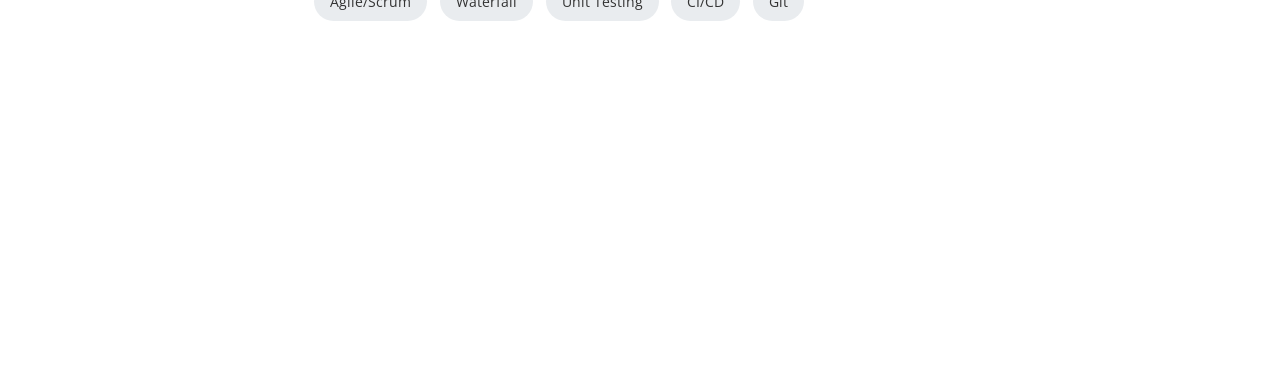
==== commit 00c4c6f0: "Add YouTube Demo link under EnergyWarMap project" ====
--- a/index.html
+++ b/index.html
@@ -87,6 +87,7 @@
           </p>
           <p>I hope this tool proves useful for energy sector analysts and investors navigating a volatile landscape.
           </p>
+          <p><a href="https://www.youtube.com/watch?v=tMpcsMJPiAM" target="_blank">YouTube Demo</a></p>
         </div>
         <div class="item">
           <h3><a href="https://millad456.itch.io/orbital-wrecking-ball" class="project-link">OWB (A web game)</a></h3>
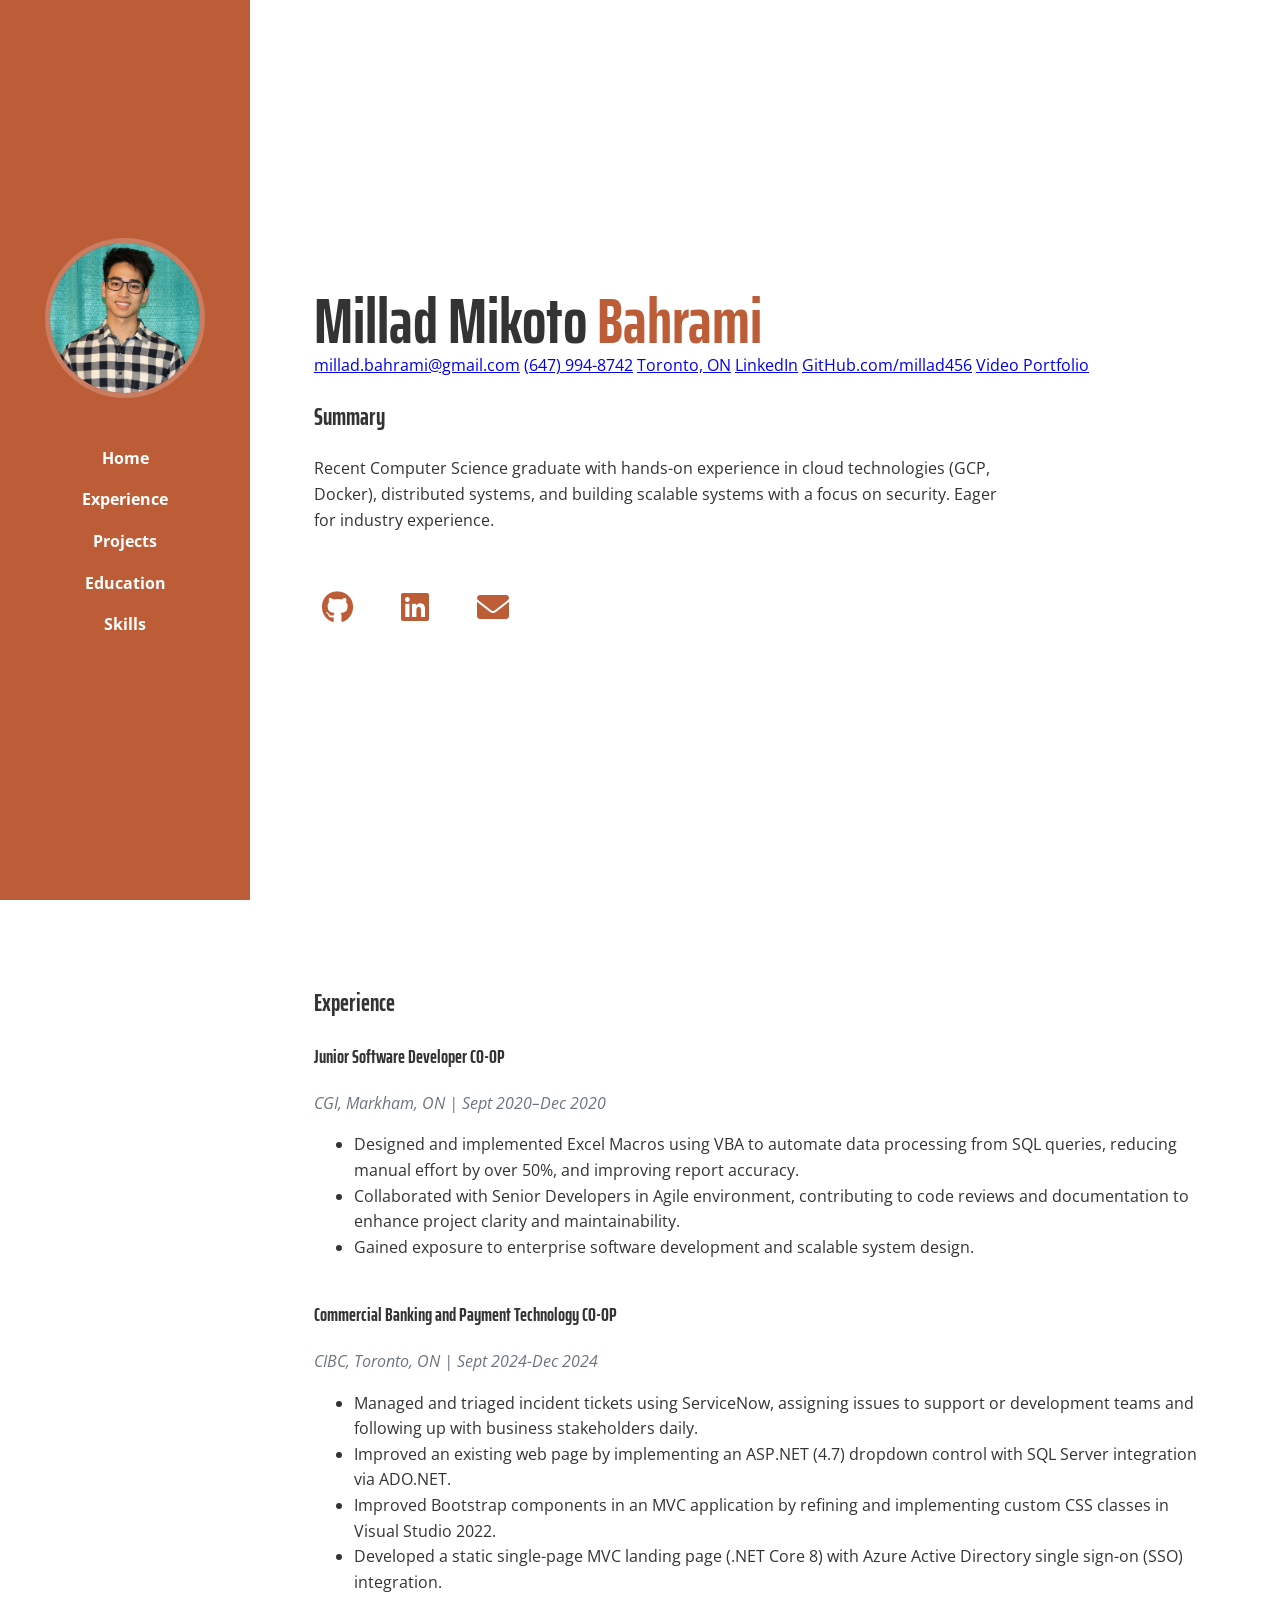
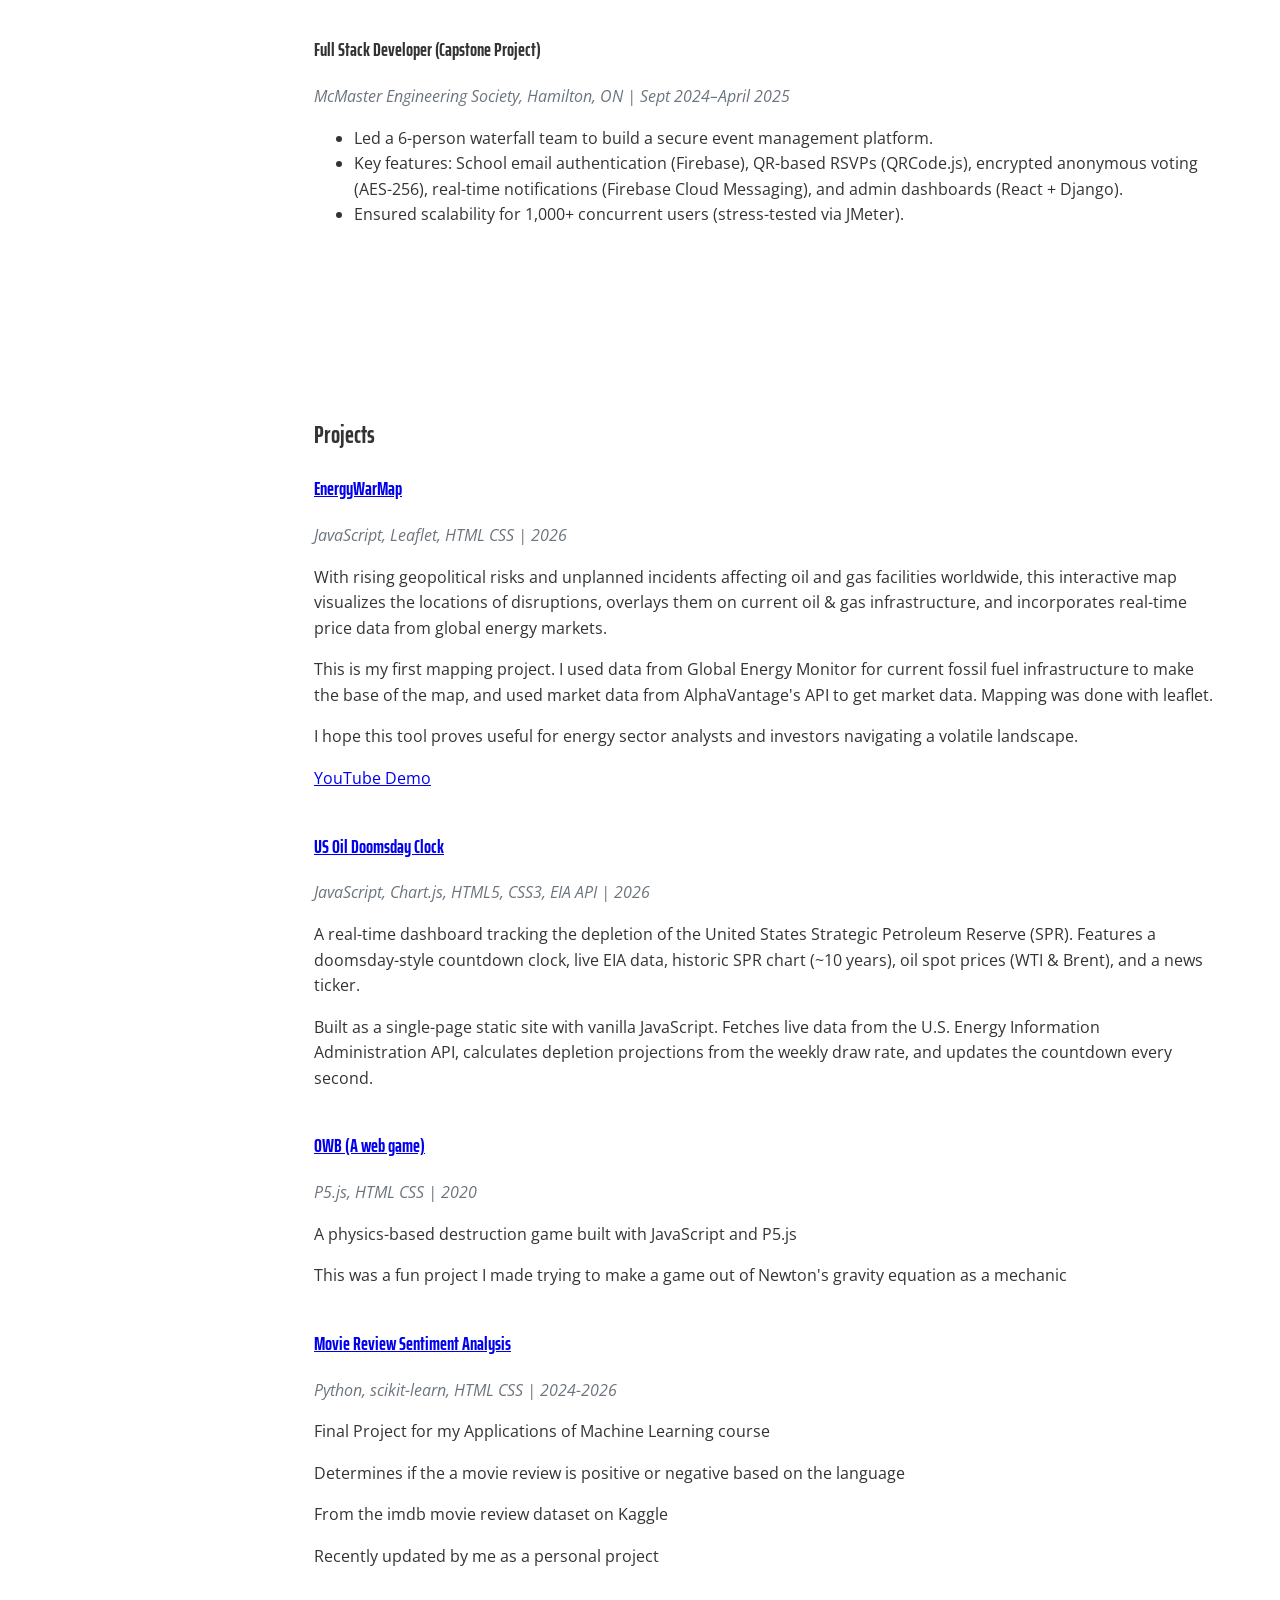
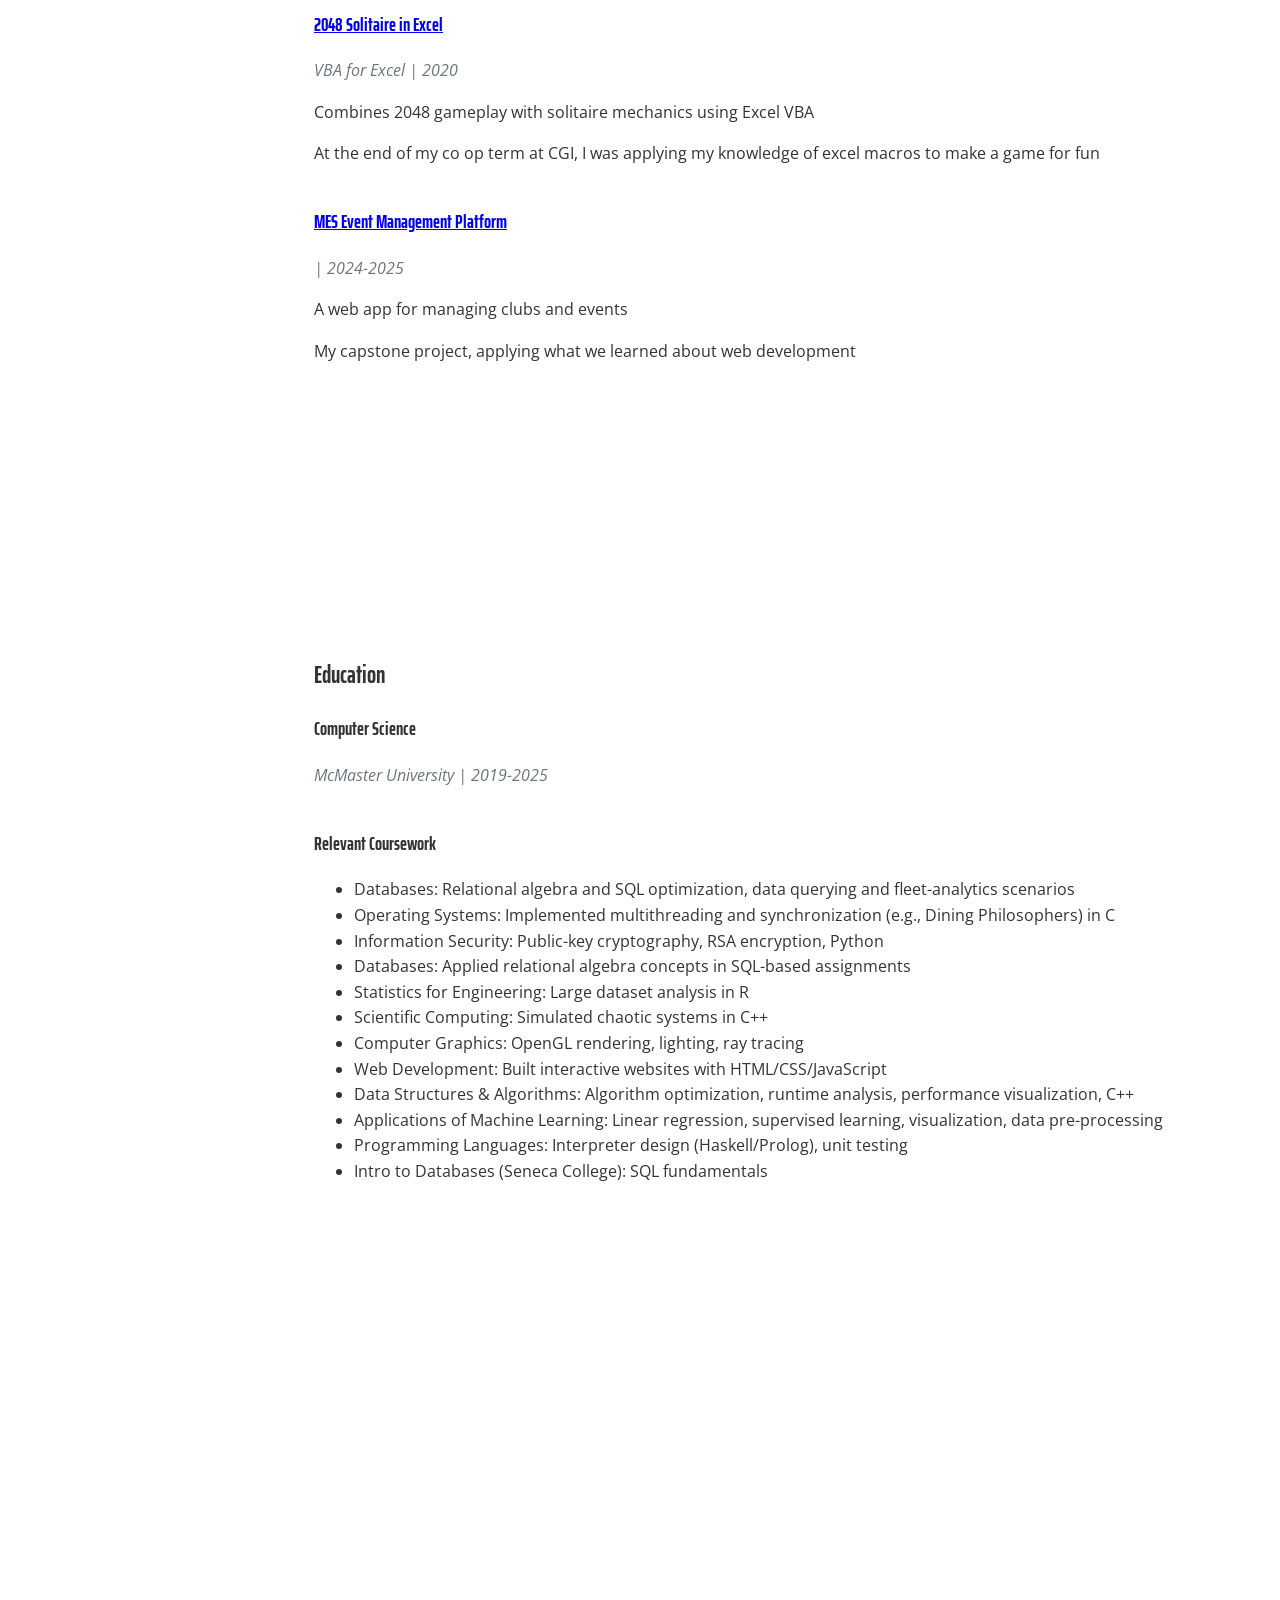
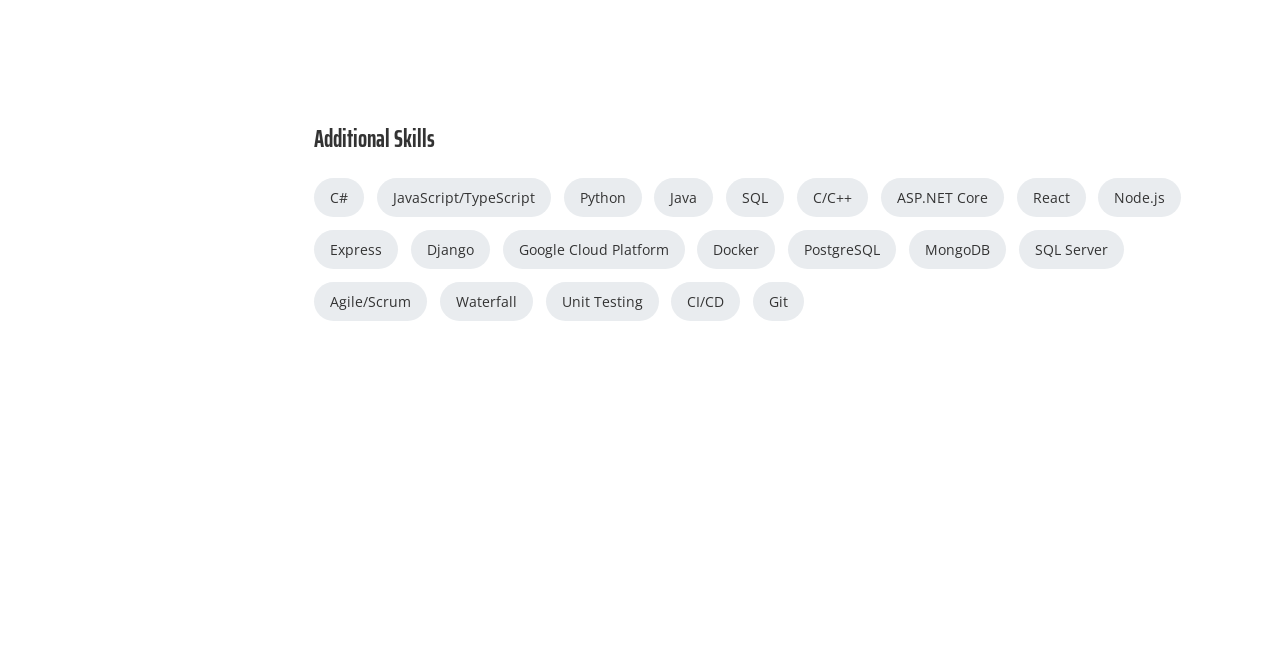
==== commit c1c3c004: "Add US Oil Doomsday Clock project to Projects section" ====
--- a/index.html
+++ b/index.html
@@ -88,6 +88,12 @@
           <p>I hope this tool proves useful for energy sector analysts and investors navigating a volatile landscape.
           </p>
           <p><a href="https://www.youtube.com/watch?v=tMpcsMJPiAM" target="_blank">YouTube Demo</a></p>
+        </div>
+        <div class="item">
+          <h3><a href="https://millad456.github.io/us-oil-doomsday-clock/" class="project-link">US Oil Doomsday Clock</a></h3>
+          <p class="meta">JavaScript, Chart.js, HTML5, CSS3, EIA API | 2026</p>
+          <p>A real-time dashboard tracking the depletion of the United States Strategic Petroleum Reserve (SPR). Features a doomsday-style countdown clock, live EIA data, historic SPR chart (~10 years), oil spot prices (WTI & Brent), and a news ticker.</p>
+          <p>Built as a single-page static site with vanilla JavaScript. Fetches live data from the U.S. Energy Information Administration API, calculates depletion projections from the weekly draw rate, and updates the countdown every second.</p>
         </div>
         <div class="item">
           <h3><a href="https://millad456.itch.io/orbital-wrecking-ball" class="project-link">OWB (A web game)</a></h3>
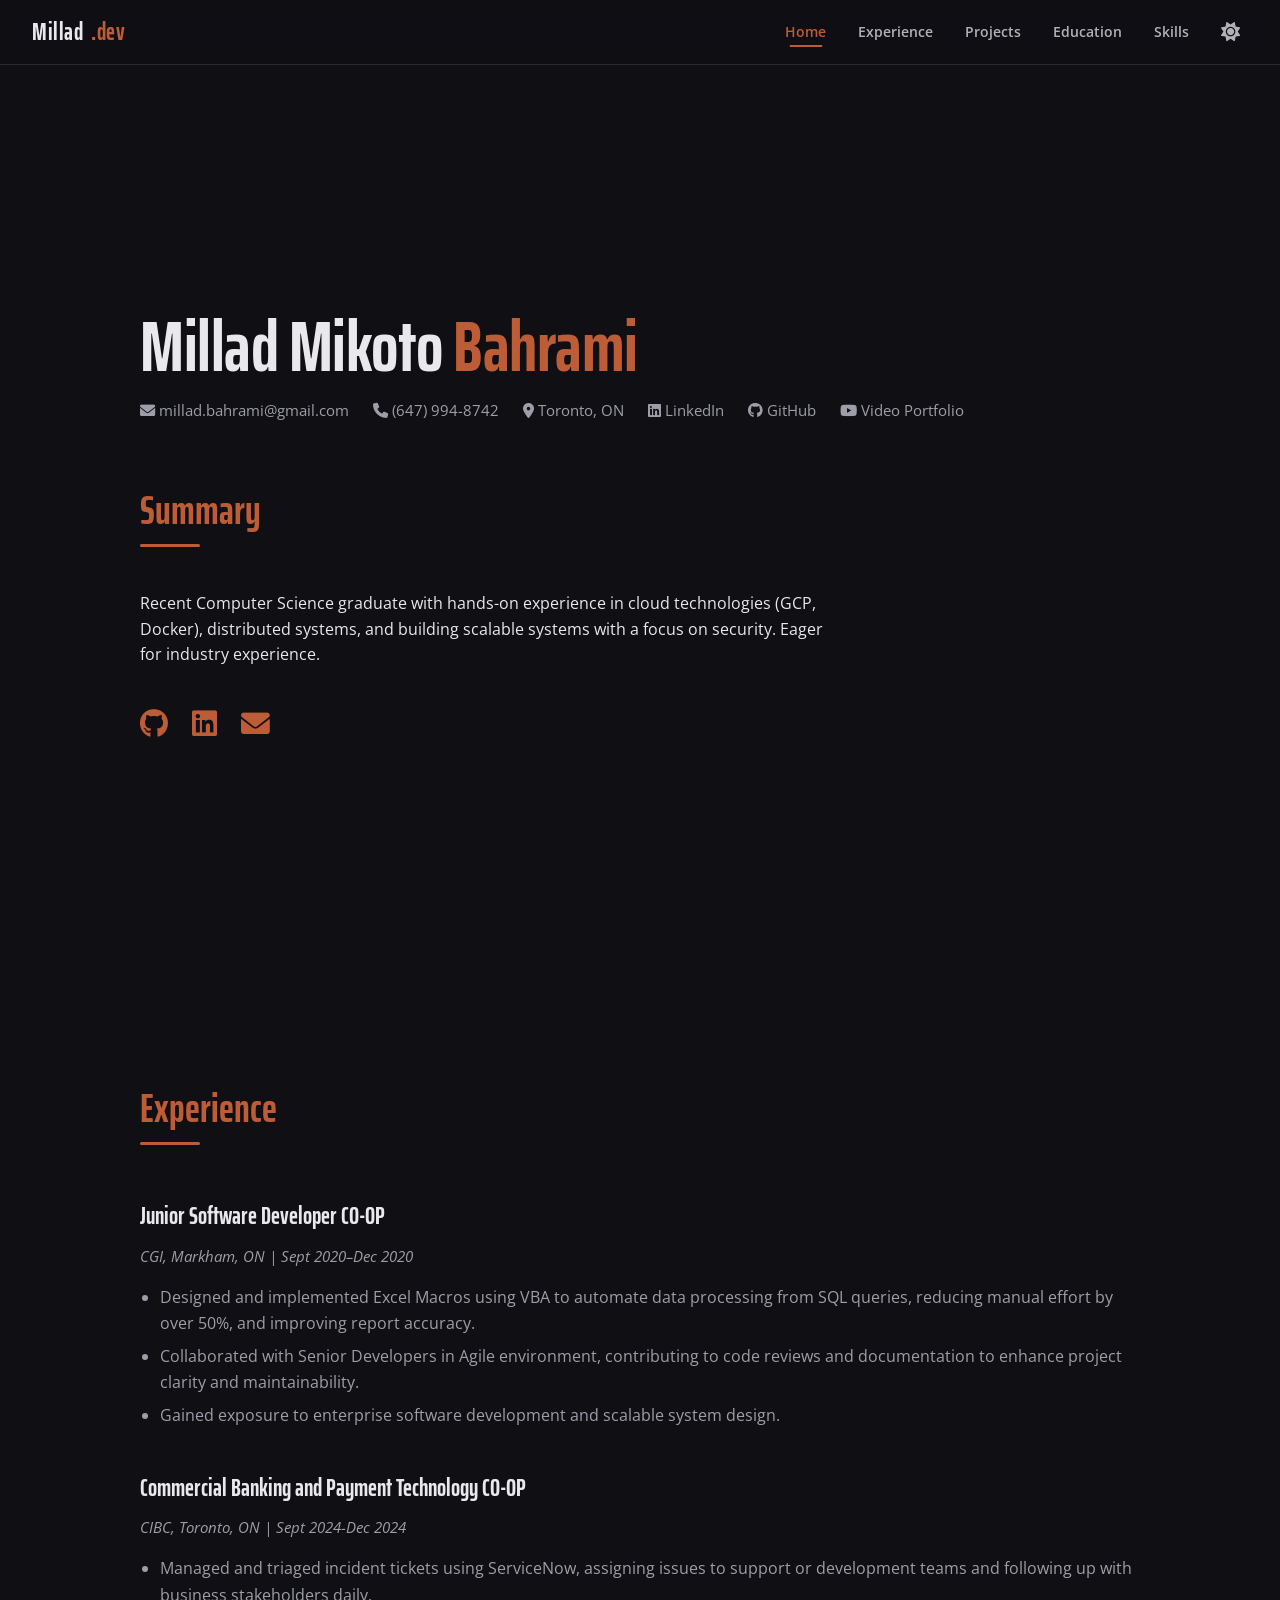
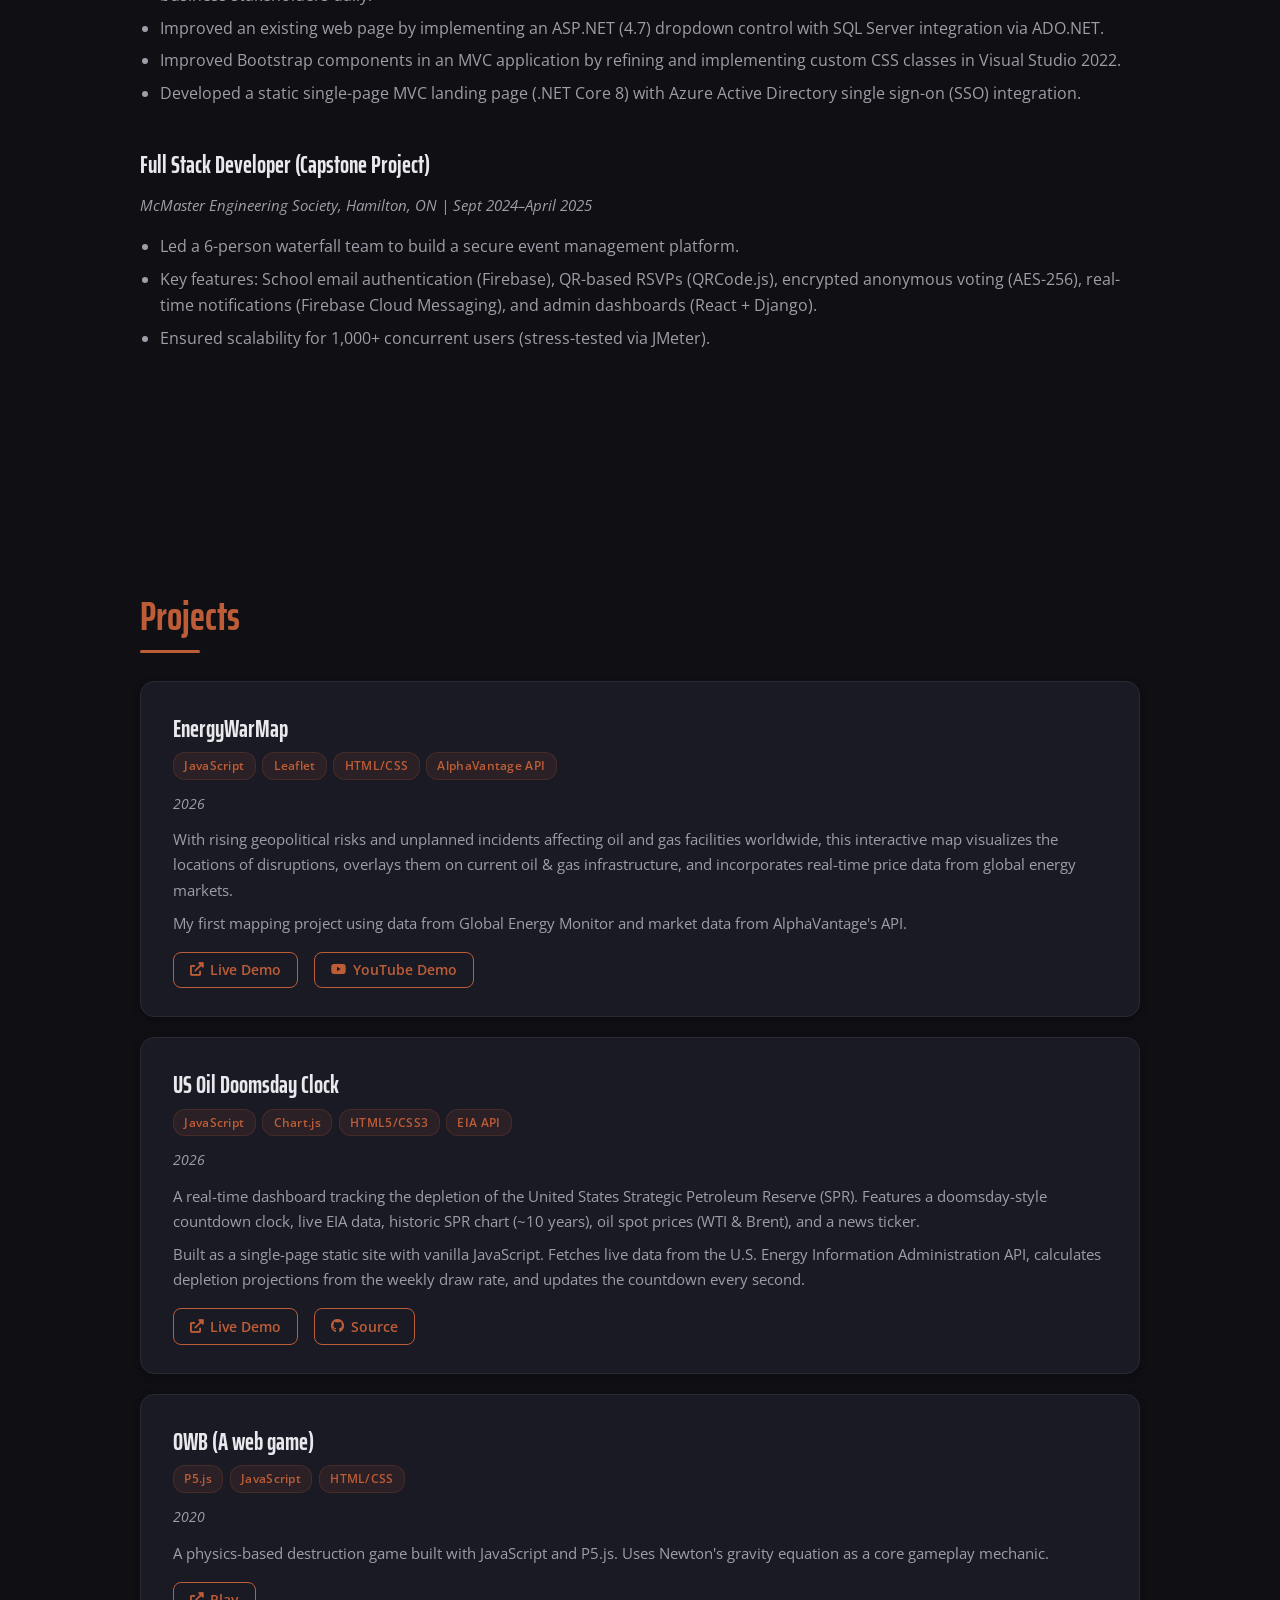
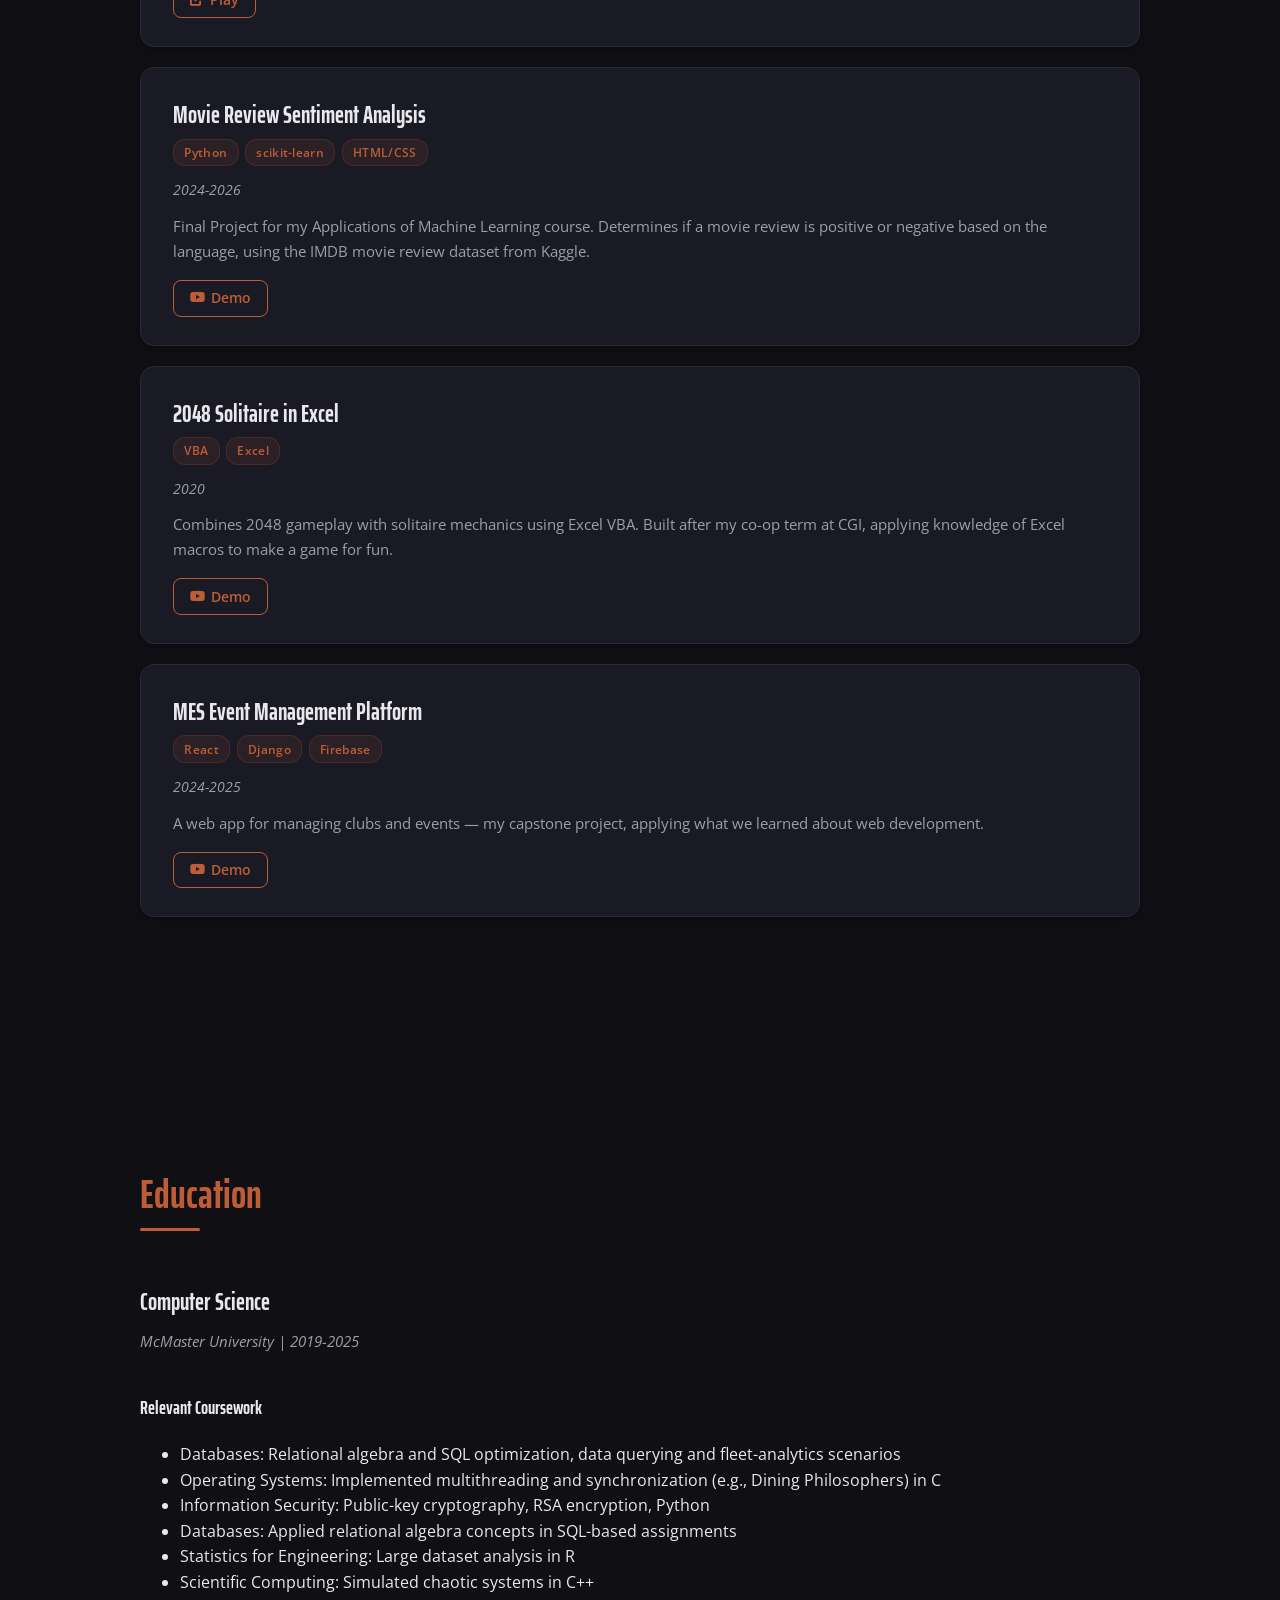
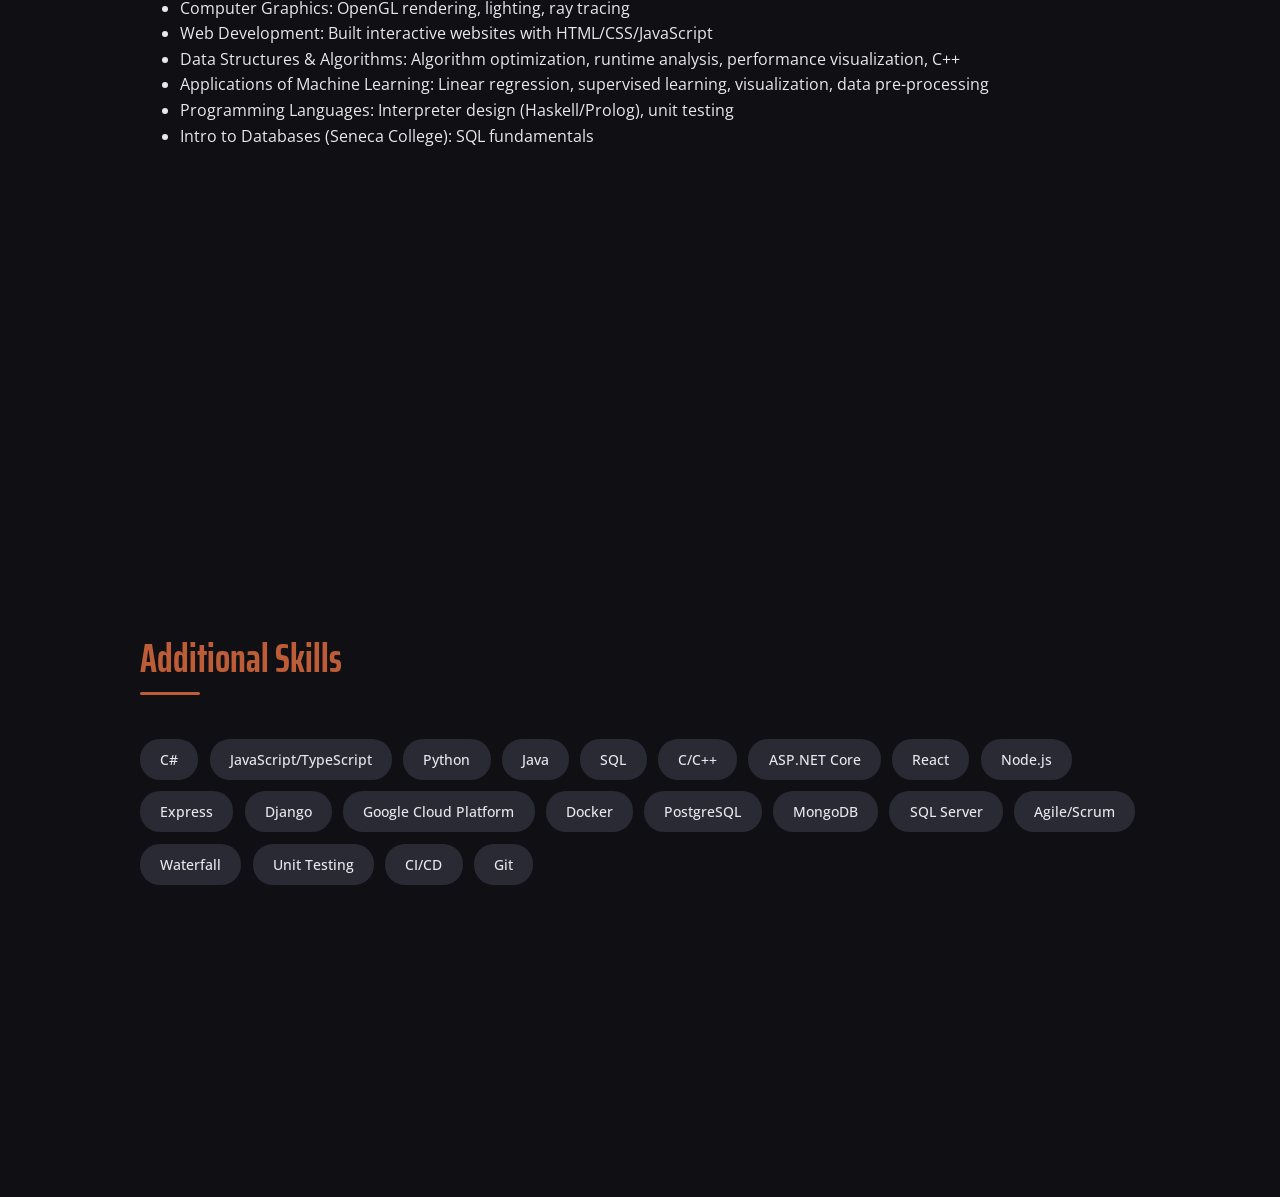
==== commit a3e3b5c1: "Phase 1 redesign: frosted-glass navbar, dark mode, project cards, scroll animations" ====
--- a/index.html
+++ b/index.html
@@ -1,5 +1,5 @@
 <!DOCTYPE html>
-<html lang="en">
+<html lang="en" data-theme="dark">
 <head>
   <meta charset="UTF-8">
   <meta name="viewport" content="width=device-width, initial-scale=1.0">
@@ -7,38 +7,58 @@
   <link href="https://fonts.googleapis.com/css2?family=Open+Sans:wght@400;600;700&family=Saira+Extra+Condensed:wght@700&display=swap" rel="stylesheet">
   <link rel="stylesheet" href="https://cdnjs.cloudflare.com/ajax/libs/font-awesome/6.0.0/css/all.min.css">
   <link rel="stylesheet" href="css/style.css">
-  <!-- Sidebar -->
-  <script src="js/loadSidebar.js" defer></script>
 </head>
 <body>
 
-  <!-- Main Content -->
+  <!-- ===== Navigation Bar ===== -->
+  <nav id="navbar">
+    <a href="#summary" class="nav-logo">
+      Millad<span class="accent">.dev</span>
+    </a>
+    <button class="hamburger" id="hamburger" aria-label="Toggle navigation">
+      <i class="fas fa-bars"></i>
+    </button>
+    <ul class="nav-links" id="navLinks">
+      <li><a href="#summary" class="active">Home</a></li>
+      <li><a href="#experience">Experience</a></li>
+      <li><a href="#projects">Projects</a></li>
+      <li><a href="#education">Education</a></li>
+      <li><a href="#skills">Skills</a></li>
+      <li>
+        <button class="theme-toggle" id="themeToggle" aria-label="Toggle dark/light mode">
+          <i class="fas fa-sun"></i>
+        </button>
+      </li>
+    </ul>
+  </nav>
+
+  <!-- ===== Main Content ===== -->
   <main>
     <section id="summary">
-      <div>
+      <div class="anim-fade-up">
         <h1>Millad Mikoto <span class="highlight">Bahrami</span></h1>
         <div class="contact-info">
-          <a href="mailto:millad.bahrami@gmail.com">millad.bahrami@gmail.com</a>
-          <a href="tel:6479948742">(647) 994-8742</a>
-          <a href="#">Toronto, ON</a>
-          <a href="https://www.linkedin.com/in/millad-bahrami-360293195/" target="_blank">LinkedIn</a>
-          <a href="https://github.com/millad456" target="_blank">GitHub.com/millad456</a>
-          <a href="https://www.youtube.com/watch?v=SRT-21i36ms&list=PL-hiD96-U89ERD7Gi32cFxG1NK02Tm1QY" target="_blank">Video Portfolio</a>
+          <a href="mailto:millad.bahrami@gmail.com"><i class="fas fa-envelope"></i> millad.bahrami@gmail.com</a>
+          <a href="tel:6479948742"><i class="fas fa-phone"></i> (647) 994-8742</a>
+          <a href="#"><i class="fas fa-map-marker-alt"></i> Toronto, ON</a>
+          <a href="https://www.linkedin.com/in/millad-bahrami-360293195/" target="_blank"><i class="fab fa-linkedin"></i> LinkedIn</a>
+          <a href="https://github.com/millad456" target="_blank"><i class="fab fa-github"></i> GitHub</a>
+          <a href="https://www.youtube.com/watch?v=SRT-21i36ms&list=PL-hiD96-U89ERD7Gi32cFxG1NK02Tm1QY" target="_blank"><i class="fab fa-youtube"></i> Video Portfolio</a>
         </div>
         
         <h2>Summary</h2>
         <p style="max-width: 700px;">Recent Computer Science graduate with hands-on experience in cloud technologies (GCP, Docker), distributed systems, and building scalable systems with a focus on security. Eager for industry experience.</p>
-      </div>
       
-      <div class="social-icons">
-        <a href="https://github.com/millad456" target="_blank"><i class="fab fa-github"></i></a>
-        <a href="https://www.linkedin.com/in/millad-bahrami-360293195/" target="_blank"><i class="fab fa-linkedin"></i></a>
-        <a href="mailto:millad.bahrami@gmail.com"><i class="fas fa-envelope"></i></a>
+        <div class="social-icons">
+          <a href="https://github.com/millad456" target="_blank" aria-label="GitHub"><i class="fab fa-github"></i></a>
+          <a href="https://www.linkedin.com/in/millad-bahrami-360293195/" target="_blank" aria-label="LinkedIn"><i class="fab fa-linkedin"></i></a>
+          <a href="mailto:millad.bahrami@gmail.com" aria-label="Email"><i class="fas fa-envelope"></i></a>
+        </div>
       </div>
     </section>
 
     <section id="experience">
-      <div>
+      <div class="anim-fade-up">
         <h2>Experience</h2>
         
         <div class="item">
@@ -73,64 +93,103 @@
     </section>
 
     <section id="projects">
-      <div>
+      <div class="anim-fade-up">
         <h2>Projects</h2>
-        <div class="item">
-          <h3><a href="https://millad456.github.io/EnergyWarMap/" class="project-link">EnergyWarMap</a></h3>
-          <p class="meta">JavaScript, Leaflet, HTML CSS | 2026</p>
-          <p>With rising geopolitical risks and unplanned incidents affecting oil and gas facilities worldwide, this
-            interactive map visualizes the locations of disruptions, overlays them on current oil & gas infrastructure,
-            and incorporates real-time price data from global energy markets.</p>
-          <p>This is my first mapping project. I used data from Global Energy Monitor for current fossil fuel
-            infrastructure to make the base of the map, and used market data from AlphaVantage's API to get market data.
-            Mapping was done with leaflet.
-          </p>
-          <p>I hope this tool proves useful for energy sector analysts and investors navigating a volatile landscape.
-          </p>
-          <p><a href="https://www.youtube.com/watch?v=tMpcsMJPiAM" target="_blank">YouTube Demo</a></p>
-        </div>
-        <div class="item">
-          <h3><a href="https://millad456.github.io/us-oil-doomsday-clock/" class="project-link">US Oil Doomsday Clock</a></h3>
-          <p class="meta">JavaScript, Chart.js, HTML5, CSS3, EIA API | 2026</p>
-          <p>A real-time dashboard tracking the depletion of the United States Strategic Petroleum Reserve (SPR). Features a doomsday-style countdown clock, live EIA data, historic SPR chart (~10 years), oil spot prices (WTI & Brent), and a news ticker.</p>
-          <p>Built as a single-page static site with vanilla JavaScript. Fetches live data from the U.S. Energy Information Administration API, calculates depletion projections from the weekly draw rate, and updates the countdown every second.</p>
-        </div>
-        <div class="item">
-          <h3><a href="https://millad456.itch.io/orbital-wrecking-ball" class="project-link">OWB (A web game)</a></h3>
-          <p class="meta">P5.js, HTML CSS | 2020</p>
-          <p>A physics-based destruction game built with JavaScript and P5.js</p>
-          <p>This was a fun project I made trying to make a game out of Newton's gravity equation as a mechanic</p>
-        </div>
-        
-        <div class="item">
-          <h3><a href="https://youtu.be/taKBkBe5-JE" class="project-link">Movie Review Sentiment Analysis</a></h3>
-          <p class="meta">Python, scikit-learn, HTML CSS | 2024-2026</p>
-          <p>Final Project for my Applications of Machine Learning course</p>
-          <p>Determines if the a movie review is positive or negative based on the language</p>
-          <p>From the imdb movie review dataset on Kaggle</p>
-          <p>Recently updated by me as a personal project</p>
-        </div>
-        
-        <div class="item">
-          <h3><a href="https://www.youtube.com/watch?v=SRT-21i36ms" class="project-link">2048 Solitaire in Excel</a></h3>
-          <p class="meta">VBA for Excel | 2020</p>
-          <p>Combines 2048 gameplay with solitaire mechanics using Excel VBA</p>
-          <p>At the end of my co op term at CGI, I was applying my knowledge of excel macros to make a game for fun</p>
-        </div>
-
-
-
-        <div class="item">
-          <h3><a href="https://www.youtube.com/watch?v=qXjTv_37JMg" class="project-link">MES Event Management Platform</a></h3>
-          <p class="meta">| 2024-2025</p>
-          <p>A web app for managing clubs and events</p>
-          <p>My capstone project, applying what we learned about web development</p>
+        <div class="project-grid">
+          <div class="project-card anim-fade-up-item stagger-1">
+            <h3><a href="https://millad456.github.io/EnergyWarMap/" target="_blank">EnergyWarMap</a></h3>
+            <div class="project-tech">
+              <span>JavaScript</span>
+              <span>Leaflet</span>
+              <span>HTML/CSS</span>
+              <span>AlphaVantage API</span>
+            </div>
+            <p class="meta">2026</p>
+            <p>With rising geopolitical risks and unplanned incidents affecting oil and gas facilities worldwide, this interactive map visualizes the locations of disruptions, overlays them on current oil & gas infrastructure, and incorporates real-time price data from global energy markets.</p>
+            <p>My first mapping project using data from Global Energy Monitor and market data from AlphaVantage's API.</p>
+            <div class="project-links">
+              <a href="https://millad456.github.io/EnergyWarMap/" target="_blank"><i class="fas fa-external-link-alt"></i> Live Demo</a>
+              <a href="https://www.youtube.com/watch?v=tMpcsMJPiAM" target="_blank"><i class="fab fa-youtube"></i> YouTube Demo</a>
+            </div>
+          </div>
+
+          <div class="project-card anim-fade-up-item stagger-2">
+            <h3><a href="https://millad456.github.io/us-oil-doomsday-clock/" target="_blank">US Oil Doomsday Clock</a></h3>
+            <div class="project-tech">
+              <span>JavaScript</span>
+              <span>Chart.js</span>
+              <span>HTML5/CSS3</span>
+              <span>EIA API</span>
+            </div>
+            <p class="meta">2026</p>
+            <p>A real-time dashboard tracking the depletion of the United States Strategic Petroleum Reserve (SPR). Features a doomsday-style countdown clock, live EIA data, historic SPR chart (~10 years), oil spot prices (WTI & Brent), and a news ticker.</p>
+            <p>Built as a single-page static site with vanilla JavaScript. Fetches live data from the U.S. Energy Information Administration API, calculates depletion projections from the weekly draw rate, and updates the countdown every second.</p>
+            <div class="project-links">
+              <a href="https://millad456.github.io/us-oil-doomsday-clock/" target="_blank"><i class="fas fa-external-link-alt"></i> Live Demo</a>
+              <a href="https://github.com/millad456/us-oil-doomsday-clock" target="_blank"><i class="fab fa-github"></i> Source</a>
+            </div>
+          </div>
+
+          <div class="project-card anim-fade-up-item stagger-3">
+            <h3><a href="https://millad456.itch.io/orbital-wrecking-ball" target="_blank">OWB (A web game)</a></h3>
+            <div class="project-tech">
+              <span>P5.js</span>
+              <span>JavaScript</span>
+              <span>HTML/CSS</span>
+            </div>
+            <p class="meta">2020</p>
+            <p>A physics-based destruction game built with JavaScript and P5.js. Uses Newton's gravity equation as a core gameplay mechanic.</p>
+            <div class="project-links">
+              <a href="https://millad456.itch.io/orbital-wrecking-ball" target="_blank"><i class="fas fa-external-link-alt"></i> Play</a>
+            </div>
+          </div>
+
+          <div class="project-card anim-fade-up-item stagger-4">
+            <h3><a href="https://youtu.be/taKBkBe5-JE" target="_blank">Movie Review Sentiment Analysis</a></h3>
+            <div class="project-tech">
+              <span>Python</span>
+              <span>scikit-learn</span>
+              <span>HTML/CSS</span>
+            </div>
+            <p class="meta">2024-2026</p>
+            <p>Final Project for my Applications of Machine Learning course. Determines if a movie review is positive or negative based on the language, using the IMDB movie review dataset from Kaggle.</p>
+            <div class="project-links">
+              <a href="https://youtu.be/taKBkBe5-JE" target="_blank"><i class="fab fa-youtube"></i> Demo</a>
+            </div>
+          </div>
+
+          <div class="project-card anim-fade-up-item stagger-5">
+            <h3><a href="https://www.youtube.com/watch?v=SRT-21i36ms" target="_blank">2048 Solitaire in Excel</a></h3>
+            <div class="project-tech">
+              <span>VBA</span>
+              <span>Excel</span>
+            </div>
+            <p class="meta">2020</p>
+            <p>Combines 2048 gameplay with solitaire mechanics using Excel VBA. Built after my co-op term at CGI, applying knowledge of Excel macros to make a game for fun.</p>
+            <div class="project-links">
+              <a href="https://www.youtube.com/watch?v=SRT-21i36ms" target="_blank"><i class="fab fa-youtube"></i> Demo</a>
+            </div>
+          </div>
+
+          <div class="project-card anim-fade-up-item stagger-6">
+            <h3><a href="https://www.youtube.com/watch?v=qXjTv_37JMg" target="_blank">MES Event Management Platform</a></h3>
+            <div class="project-tech">
+              <span>React</span>
+              <span>Django</span>
+              <span>Firebase</span>
+            </div>
+            <p class="meta">2024-2025</p>
+            <p>A web app for managing clubs and events — my capstone project, applying what we learned about web development.</p>
+            <div class="project-links">
+              <a href="https://www.youtube.com/watch?v=qXjTv_37JMg" target="_blank"><i class="fab fa-youtube"></i> Demo</a>
+            </div>
+          </div>
         </div>
       </div>
     </section>
 
     <section id="education">
-      <div>
+      <div class="anim-fade-up">
         <h2>Education</h2>
         <div class="item">
           <h3>Computer Science</h3>
@@ -155,7 +214,7 @@
     </section>
 
     <section id="skills">
-      <div>
+      <div class="anim-fade-up">
         <h2>Additional Skills</h2>
         <ul class="skills-list">
           <li>C#</li>
@@ -185,14 +244,94 @@
   </main>
 
   <script>
-    // Smooth scrolling for navigation
+    // ===== Dark Mode Toggle =====
+    (function() {
+      const html = document.documentElement;
+      const toggle = document.getElementById('themeToggle');
+      const icon = toggle.querySelector('i');
+
+      // Load saved preference (default to dark)
+      const saved = localStorage.getItem('theme') || 'dark';
+      html.setAttribute('data-theme', saved);
+      icon.className = saved === 'dark' ? 'fas fa-sun' : 'fas fa-moon';
+
+      toggle.addEventListener('click', () => {
+        const current = html.getAttribute('data-theme');
+        const next = current === 'dark' ? 'light' : 'dark';
+        html.setAttribute('data-theme', next);
+        localStorage.setItem('theme', next);
+        icon.className = next === 'dark' ? 'fas fa-sun' : 'fas fa-moon';
+      });
+    })();
+
+    // ===== Mobile Hamburger =====
+    const hamburger = document.getElementById('hamburger');
+    const navLinks = document.getElementById('navLinks');
+    hamburger.addEventListener('click', () => {
+      navLinks.classList.toggle('open');
+      const icon = hamburger.querySelector('i');
+      icon.className = navLinks.classList.contains('open') ? 'fas fa-times' : 'fas fa-bars';
+    });
+
+    // Close nav on link click (mobile)
+    document.querySelectorAll('.nav-links a').forEach(link => {
+      link.addEventListener('click', () => {
+        navLinks.classList.remove('open');
+        const icon = hamburger.querySelector('i');
+        icon.className = 'fas fa-bars';
+      });
+    });
+
+    // ===== Active Nav Link Highlighting =====
+    const sections = document.querySelectorAll('section[id]');
+    const navAnchors = document.querySelectorAll('.nav-links a[href^="#"]');
+
+    function updateActiveLink() {
+      let current = '';
+      sections.forEach(section => {
+        const top = section.getBoundingClientRect().top;
+        if (top <= 200) {
+          current = section.getAttribute('id');
+        }
+      });
+      navAnchors.forEach(a => {
+        a.classList.toggle('active', a.getAttribute('href') === '#' + current);
+      });
+    }
+
+    window.addEventListener('scroll', updateActiveLink, { passive: true });
+    updateActiveLink();
+
+    // ===== Intersection Observer for Scroll Animations =====
+    (function() {
+      const observer = new IntersectionObserver((entries) => {
+        entries.forEach(entry => {
+          if (entry.isIntersecting) {
+            entry.target.classList.add('visible');
+          }
+        });
+      }, {
+        threshold: 0.15,
+        rootMargin: '0px 0px -50px 0px'
+      });
+
+      // Observe all anim-fade-up containers
+      document.querySelectorAll('.anim-fade-up').forEach(el => observer.observe(el));
+      // Observe all anim-fade-up-item cards
+      document.querySelectorAll('.anim-fade-up-item').forEach(el => observer.observe(el));
+    })();
+
+    // ===== Smooth Scrolling for Nav Links =====
     document.querySelectorAll('a[href^="#"]').forEach(anchor => {
       anchor.addEventListener('click', function (e) {
         e.preventDefault();
-        document.querySelector(this.getAttribute('href')).scrollIntoView({
-          behavior: 'smooth',
-          block: 'center'
-        });
+        const target = document.querySelector(this.getAttribute('href'));
+        if (target) {
+          target.scrollIntoView({
+            behavior: 'smooth',
+            block: 'start'
+          });
+        }
       });
     });
   </script>
--- a/css/style.css
+++ b/css/style.css
@@ -1,230 +1,579 @@
-/* Fonts and Base Styles */
+/* ===== CSS Custom Properties (Light Mode Default) ===== */
+:root {
+  /* Colors - Light */
+  --bg-primary: #ffffff;
+  --bg-secondary: #f8f9fa;
+  --bg-card: #ffffff;
+  --text-primary: #333333;
+  --text-secondary: #6c757d;
+  --accent: #bd5d38;
+  --accent-hover: #9a4c2e;
+  --accent-rgb: 189, 93, 56;
+  --border: #e9ecef;
+  --nav-bg: rgba(255, 255, 255, 0.85);
+  --nav-text: #333333;
+  --nav-hover: #bd5d38;
+  --shadow: rgba(0, 0, 0, 0.08);
+  --card-shadow: rgba(0, 0, 0, 0.06);
+  --skill-bg: #e9ecef;
+  --skill-color: #333333;
+  --card-hover-shadow: rgba(0, 0, 0, 0.12);
+  --icon-color: #bd5d38;
+  --meta-color: #6c757d;
+  --hr-color: rgba(0, 0, 0, 0.1);
+}
+
+/* ===== Dark Mode (Default) ===== */
+[data-theme="dark"] {
+  --bg-primary: #0f0f14;
+  --bg-secondary: #16161d;
+  --bg-card: #1a1a24;
+  --text-primary: #e8e8ed;
+  --text-secondary: #9e9ea8;
+  --accent: #bd5d38;
+  --accent-hover: #d4734d;
+  --accent-rgb: 189, 93, 56;
+  --border: #2a2a35;
+  --nav-bg: rgba(15, 15, 20, 0.88);
+  --nav-text: #e8e8ed;
+  --nav-hover: #bd5d38;
+  --shadow: rgba(0, 0, 0, 0.3);
+  --card-shadow: rgba(0, 0, 0, 0.25);
+  --skill-bg: #2a2a35;
+  --skill-color: #e8e8ed;
+  --card-hover-shadow: rgba(0, 0, 0, 0.4);
+  --icon-color: #bd5d38;
+  --meta-color: #9e9ea8;
+  --hr-color: rgba(255, 255, 255, 0.08);
+}
+
+html {
+  scroll-behavior: smooth;
+  transition: background-color 0.3s ease;
+}
+
 body {
   font-family: 'Open Sans', sans-serif;
   margin: 0;
   padding: 0;
   line-height: 1.6;
-  color: #333;
-  overflow-x: hidden; /* Prevent horizontal scroll */
-}
-
-/* Sidebar Styles */
-#sidebar {
-  /*background: #343a40;*/
-  background: #bd5d38;
-  color: white;
-  width: 250px;
+  color: var(--text-primary);
+  background-color: var(--bg-primary);
+  overflow-x: hidden;
+  transition: background-color 0.3s ease, color 0.3s ease;
+}
+
+/* ===== Top Navigation Bar ===== */
+#navbar {
   position: fixed;
-  height: 100vh;
-  padding: 2rem 1rem;
-  text-align: center;
+  top: 0;
+  left: 0;
+  right: 0;
   z-index: 1000;
-  box-sizing: border-box;
-  display: flex;
-  flex-direction: column;
-  justify-content: center; /* Vertical centering */
-  align-items: center; /* Horizontal centering */
-}
-
-.sidebar-content {
-  width: 100%; /* Ensure full width of sidebar */
-  margin: auto 0; /* Helps with vertical centering */
-}
-
-.profile-pic {
-  margin: 0 auto 1.5rem; /* Centered with bottom margin */
-}
-.profile-pic {
-  border-radius: 50%;
-  border: 5px solid #CA7D60;
-  width: 150px;
-  height: 150px;
-  object-fit: cover;
-  margin-bottom: 1rem;
-}
-
-#sidebar ul {
+  background: var(--nav-bg);
+  backdrop-filter: blur(14px) saturate(180%);
+  -webkit-backdrop-filter: blur(14px) saturate(180%);
+  border-bottom: 1px solid var(--border);
+  padding: 0 2rem;
+  height: 64px;
+  display: flex;
+  align-items: center;
+  justify-content: space-between;
+  transition: background 0.3s ease, border-color 0.3s ease;
+}
+
+.nav-logo {
+  font-family: 'Saira Extra Condensed', sans-serif;
+  font-weight: 700;
+  font-size: 1.5rem;
+  color: var(--nav-text);
+  text-decoration: none;
+  letter-spacing: 0.5px;
+  display: flex;
+  align-items: center;
+  gap: 0.5rem;
+}
+
+.nav-logo .accent {
+  color: var(--accent);
+}
+
+.nav-links {
+  display: flex;
+  align-items: center;
+  gap: 0;
   list-style: none;
+  margin: 0;
   padding: 0;
 }
 
-#sidebar li a {
-  color: rgba(255, 255, 255, 0.7);
+.nav-links a {
+  color: var(--nav-text);
   text-decoration: none;
-  display: block;
-  padding: 0.5rem 0;
+  font-size: 0.9rem;
   font-weight: 600;
-  transition: all 0.3s ease;
-}
-
-#sidebar li a:hover {
-  color: white;
-  transform: translateX(5px);
-}
-
-.social-icons {
-  margin-top: 2rem;
-}
-
-.social-icons a {
-  color: white;
-  margin: 0 0.5rem;
+  padding: 0.5rem 1rem;
+  border-radius: 8px;
+  transition: all 0.2s ease;
+  position: relative;
+  opacity: 0.75;
+}
+
+.nav-links a::after {
+  content: '';
+  position: absolute;
+  bottom: 2px;
+  left: 50%;
+  transform: translateX(-50%) scaleX(0);
+  width: calc(100% - 2rem);
+  height: 2px;
+  background: var(--accent);
+  border-radius: 1px;
+  transition: transform 0.25s cubic-bezier(0.22, 1, 0.36, 1);
+}
+
+.nav-links a:hover {
+  opacity: 1;
+  color: var(--nav-hover);
+  background: rgba(var(--accent-rgb), 0.08);
+}
+
+.nav-links a:hover::after {
+  transform: translateX(-50%) scaleX(0.8);
+}
+
+.nav-links a.active {
+  opacity: 1;
+  color: var(--accent);
+}
+
+.nav-links a.active::after {
+  transform: translateX(-50%) scaleX(0.8);
+}
+
+/* Dark Mode Toggle */
+.theme-toggle {
+  background: none;
+  border: none;
+  color: var(--nav-text);
   font-size: 1.2rem;
-  transition: all 0.3s ease;
-}
-
-.social-icons a:hover {
-  color: #bd5d38;
-}
-
-/* Main Content Styles */
+  cursor: pointer;
+  padding: 0.5rem;
+  border-radius: 8px;
+  display: flex;
+  align-items: center;
+  justify-content: center;
+  transition: all 0.2s ease;
+  opacity: 0.75;
+  margin-left: 0.5rem;
+}
+
+.theme-toggle:hover {
+  opacity: 1;
+  background: rgba(var(--accent-rgb), 0.08);
+  color: var(--accent);
+}
+
+/* Mobile Hamburger */
+.hamburger {
+  display: none;
+  background: none;
+  border: none;
+  cursor: pointer;
+  padding: 0.5rem;
+  color: var(--nav-text);
+  font-size: 1.5rem;
+}
+
+/* ===== Main Content ===== */
 main {
-  margin-left: 250px;
+  margin-top: 64px;
   padding: 0 4rem;
-  transition: margin-left 0.3s ease;
-}
-
-/* Section Centering */
+}
+
+/* ===== Sections ===== */
 section {
   min-height: 100vh;
   display: flex;
   flex-direction: column;
   justify-content: center;
-  padding: 4rem 0;
+  padding: 5rem 0;
   box-sizing: border-box;
-  scroll-margin-top: 20px;
+  scroll-margin-top: 80px;
 }
 
 section > div {
-  width: 100%; /* Ensures content doesn't overflow */
-}
-
-/* Typography */
+  width: 100%;
+  max-width: 1000px;
+  margin: 0 auto;
+}
+
+/* ===== Animation Classes (Intersection Observer) ===== */
+.anim-fade-up {
+  opacity: 0;
+  transform: translateY(30px);
+  transition: opacity 0.7s cubic-bezier(0.22, 1, 0.36, 1),
+              transform 0.7s cubic-bezier(0.22, 1, 0.36, 1);
+}
+
+.anim-fade-up.visible {
+  opacity: 1;
+  transform: translateY(0);
+}
+
+.anim-fade-up-item {
+  opacity: 0;
+  transform: translateY(20px);
+  transition: opacity 0.5s cubic-bezier(0.22, 1, 0.36, 1),
+              transform 0.5s cubic-bezier(0.22, 1, 0.36, 1);
+}
+
+.anim-fade-up-item.visible {
+  opacity: 1;
+  transform: translateY(0);
+}
+
+/* Stagger delays for cards */
+.stagger-1 { transition-delay: 0.05s; }
+.stagger-2 { transition-delay: 0.1s; }
+.stagger-3 { transition-delay: 0.15s; }
+.stagger-4 { transition-delay: 0.2s; }
+.stagger-5 { transition-delay: 0.25s; }
+.stagger-6 { transition-delay: 0.3s; }
+.stagger-7 { transition-delay: 0.35s; }
+
+/* Respect reduced motion */
+@media (prefers-reduced-motion: reduce) {
+  .anim-fade-up, .anim-fade-up-item {
+    opacity: 1;
+    transform: none;
+    transition: none;
+  }
+  .stagger-1, .stagger-2, .stagger-3, .stagger-4,
+  .stagger-5, .stagger-6, .stagger-7 {
+    transition-delay: 0s;
+  }
+  html {
+    scroll-behavior: auto;
+  }
+}
+
+/* ===== Typography ===== */
 h1, h2, h3 {
   font-family: 'Saira Extra Condensed', sans-serif;
   font-weight: 700;
 }
 
 h1 {
-  font-size: 4rem;
+  font-size: 4.5rem;
   margin-bottom: 0;
   line-height: 1;
+  letter-spacing: -0.5px;
+}
+
+h2 {
+  font-size: 2.5rem;
+  color: var(--accent);
+  margin-bottom: 2rem;
+  position: relative;
+  display: inline-block;
+}
+
+h2::after {
+  content: '';
+  position: absolute;
+  bottom: -4px;
+  left: 0;
+  width: 60px;
+  height: 3px;
+  background: var(--accent);
+  border-radius: 2px;
 }
 
 .highlight {
-  color: #bd5d38;
+  color: var(--accent);
 }
 
 .subheading {
   font-size: 1.2rem;
   margin-top: 0;
-  color: #6c757d;
-}
-
-/* Content Elements */
+  color: var(--text-secondary);
+  transition: color 0.3s ease;
+}
+
+/* ===== Contact Info ===== */
+.contact-info {
+  display: flex;
+  flex-wrap: wrap;
+  gap: 1rem 1.5rem;
+  margin: 1rem 0 1.5rem 0;
+}
+
+.contact-info a {
+  color: var(--text-secondary);
+  text-decoration: none;
+  font-size: 0.95rem;
+  transition: color 0.2s ease;
+  position: relative;
+}
+
+.contact-info a:hover {
+  color: var(--accent);
+}
+
+/* ===== Summary Section Social Icons ===== */
+#summary .social-icons {
+  display: flex;
+  gap: 1.5rem;
+  margin: 2rem 0;
+}
+
+#summary .social-icons a {
+  color: var(--icon-color);
+  font-size: 1.8rem;
+  transition: all 0.3s ease;
+}
+
+#summary .social-icons a:hover {
+  color: var(--accent-hover);
+  transform: scale(1.15) translateY(-2px);
+}
+
+/* ===== Project Cards ===== */
+.project-grid {
+  display: flex;
+  flex-direction: column;
+  gap: 1.25rem;
+}
+
+.project-card {
+  background: var(--bg-card);
+  border: 1px solid var(--border);
+  border-radius: 14px;
+  padding: 1.75rem 2rem;
+  transition: all 0.3s cubic-bezier(0.22, 1, 0.36, 1);
+  box-shadow: 0 2px 8px var(--card-shadow);
+}
+
+.project-card:hover {
+  transform: translateY(-3px);
+  box-shadow: 0 12px 32px var(--card-hover-shadow);
+  border-color: var(--accent);
+}
+
+.project-card h3 {
+  margin: 0 0 0.25rem 0;
+  font-size: 1.5rem;
+}
+
+.project-card h3 a {
+  color: var(--text-primary);
+  text-decoration: none;
+  transition: color 0.2s ease;
+}
+
+.project-card h3 a:hover {
+  color: var(--accent);
+}
+
+.project-card .meta {
+  color: var(--meta-color);
+  font-size: 0.9rem;
+  font-style: italic;
+  margin: 0 0 0.75rem 0;
+  transition: color 0.3s ease;
+}
+
+.project-card p {
+  color: var(--text-secondary);
+  font-size: 0.95rem;
+  margin: 0 0 0.5rem 0;
+  line-height: 1.65;
+  transition: color 0.3s ease;
+}
+
+.project-card .project-links {
+  margin-top: 1rem;
+  display: flex;
+  gap: 1rem;
+  flex-wrap: wrap;
+}
+
+.project-card .project-links a {
+  display: inline-flex;
+  align-items: center;
+  gap: 0.4rem;
+  font-size: 0.85rem;
+  font-weight: 600;
+  color: var(--accent);
+  text-decoration: none;
+  padding: 0.4rem 1rem;
+  border-radius: 8px;
+  border: 1px solid var(--accent);
+  transition: all 0.2s ease;
+}
+
+.project-card .project-links a:hover {
+  background: var(--accent);
+  color: #ffffff;
+}
+
+/* Tech stack pills inside project cards */
+.project-tech {
+  display: flex;
+  flex-wrap: wrap;
+  gap: 0.4rem;
+  margin-bottom: 0.75rem;
+}
+
+.project-tech span {
+  background: rgba(var(--accent-rgb), 0.1);
+  color: var(--accent);
+  font-size: 0.75rem;
+  font-weight: 600;
+  padding: 0.2rem 0.65rem;
+  border-radius: 12px;
+  letter-spacing: 0.3px;
+  border: 1px solid rgba(var(--accent-rgb), 0.2);
+}
+
+/* Old .item style kept for experience/education */
 .item {
   margin-bottom: 2.5rem;
 }
 
+.item h3 {
+  font-size: 1.5rem;
+  margin-bottom: 0.25rem;
+}
+
 .meta {
-  color: #6c757d;
+  color: var(--meta-color);
   margin: 0.5rem 0;
   font-style: italic;
-}
-
+  font-size: 0.95rem;
+}
+
+/* ===== Skills ===== */
 .skills-list {
   display: flex;
   flex-wrap: wrap;
-  gap: 0.8rem;
+  gap: 0.7rem;
   padding: 0;
   margin-top: 1rem;
 }
 
 .skills-list li {
-  background: #e9ecef;
-  padding: 0.5rem 1rem;
+  background: var(--skill-bg);
+  color: var(--skill-color);
+  padding: 0.5rem 1.2rem;
   border-radius: 20px;
   list-style: none;
   font-size: 0.9rem;
-}
-
-/* Social Icons in Summary Section */
-#summary .social-icons {
-  display: flex;
-  justify-content: left;
-  gap: 2rem;
-  margin: 2rem 0;
-}
-
-#summary .social-icons a {
-  color: #bd5d38; /* Your highlight color */
-  font-size: 2rem;
-  transition: all 0.3s ease;
-}
-
-#summary .social-icons a:hover {
-  color: #9a4c2e; /* Darker shade */
-  transform: scale(1.2);
-}
-
-/* Active Link Styling */
-#sidebar a.active {
-  /*color: #bd5d38 !important;*/
-  color: white;
-  font-weight: 700;
-}
-
-/* Mobile Responsiveness */
+  font-weight: 500;
+  transition: all 0.2s ease;
+  border: 1px solid transparent;
+}
+
+.skills-list li:hover {
+  background: rgba(var(--accent-rgb), 0.1);
+  color: var(--accent);
+  border-color: rgba(var(--accent-rgb), 0.3);
+  transform: translateY(-2px);
+}
+
+/* ===== Experience & Education ===== */
+.item ul {
+  padding-left: 1.25rem;
+  color: var(--text-secondary);
+  transition: color 0.3s ease;
+}
+
+.item ul li {
+  margin-bottom: 0.4rem;
+  line-height: 1.65;
+}
+
+/* ===== Horizontal Rule ===== */
+hr {
+  border: none;
+  border-top: 1px solid var(--hr-color);
+  margin: 1.5rem 0;
+  transition: border-color 0.3s ease;
+}
+
+/* ===== Mobile Responsiveness ===== */
 @media (max-width: 768px) {
-  #sidebar {
+  #navbar {
+    padding: 0 1rem;
+  }
+
+  .nav-links {
+    display: none;
+    position: absolute;
+    top: 64px;
+    left: 0;
+    right: 0;
+    flex-direction: column;
+    background: var(--nav-bg);
+    backdrop-filter: blur(14px) saturate(180%);
+    border-bottom: 1px solid var(--border);
+    padding: 1rem;
+    gap: 0.25rem;
+  }
+
+  .nav-links.open {
+    display: flex;
+  }
+
+  .hamburger {
+    display: flex;
+  }
+
+  .nav-links a {
     width: 100%;
-    height: auto;
-    position: relative;
-    padding: 1rem;
-  }
-  
+    padding: 0.75rem 1rem;
+  }
+
   main {
-    margin-left: 0;
     padding: 0 1.5rem;
   }
-  
-  .profile-pic {
-    width: 100px;
-    height: 100px;
-  }
-  
+
   section {
     min-height: auto;
-    padding: 3rem 0;
-  }
-  
+    padding: 4rem 0;
+  }
+
   h1 {
-    font-size: 2.5rem;
-  }
-  
+    font-size: 2.8rem;
+  }
+
+  h2 {
+    font-size: 2rem;
+  }
+
   .contact-info a {
     display: block;
-    margin: 0.5rem 0;
-  }
-}
-
-/* Smooth Scrolling */
-html {
-  scroll-behavior: smooth;
-  scroll-snap-type: y proximity;
-}
-
-/* Adjust the scrolling speed */
+    margin: 0.3rem 0;
+  }
+
+  .project-card {
+    padding: 1.25rem 1.25rem;
+  }
+
+  .project-card .project-links {
+    flex-direction: column;
+    gap: 0.5rem;
+  }
+
+  .project-card .project-links a {
+    justify-content: center;
+  }
+}
+
+/* ===== Smooth scroll at element level ===== */
 @media (prefers-reduced-motion: no-preference) {
   html {
     scroll-behavior: smooth;
-    scroll-timeline: auto;
-    scroll-snap-type: none; /* Remove if you don't want snap points */
-  }
-  
-  /* Faster smooth scrolling */
-  [data-scroll-container] {
-    scroll-behavior: smooth;
-    scroll-timing-function: cubic-bezier(0.22, 1, 0.36, 1); /* Faster curve */
   }
 }
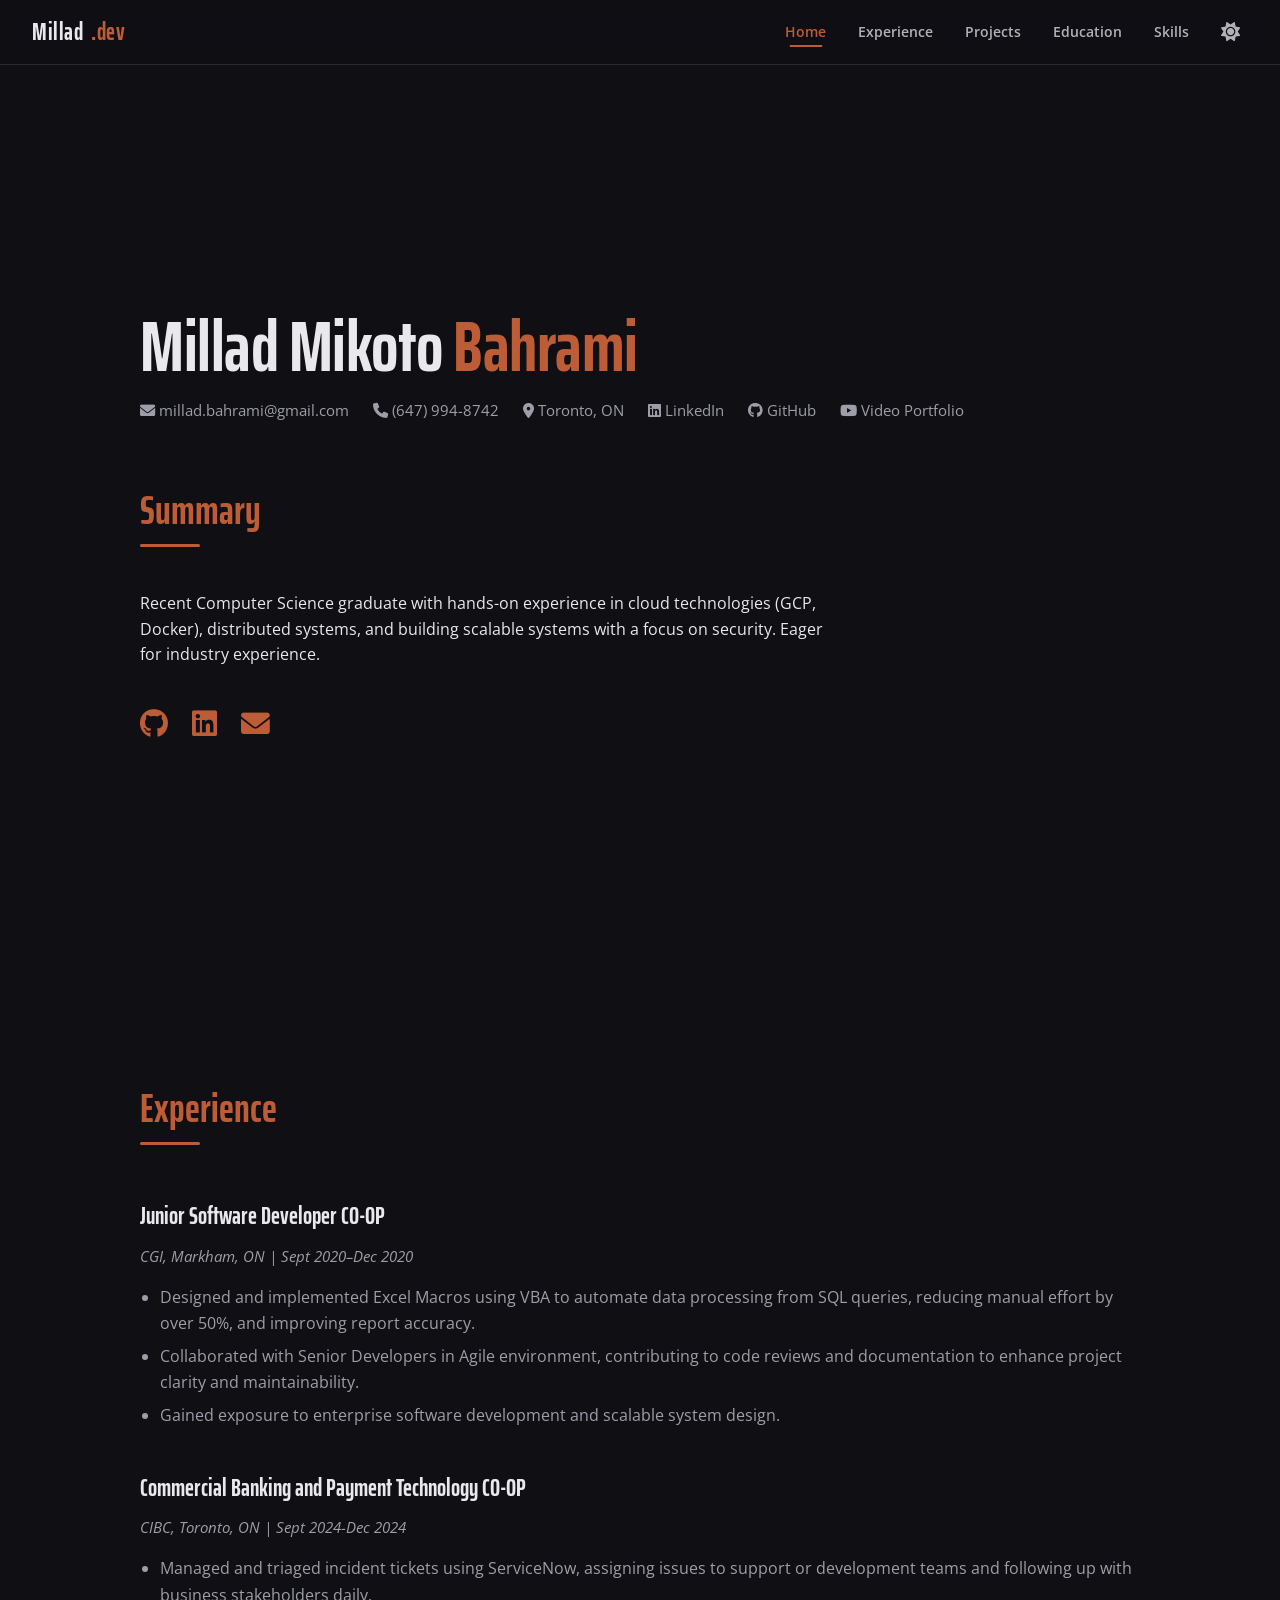
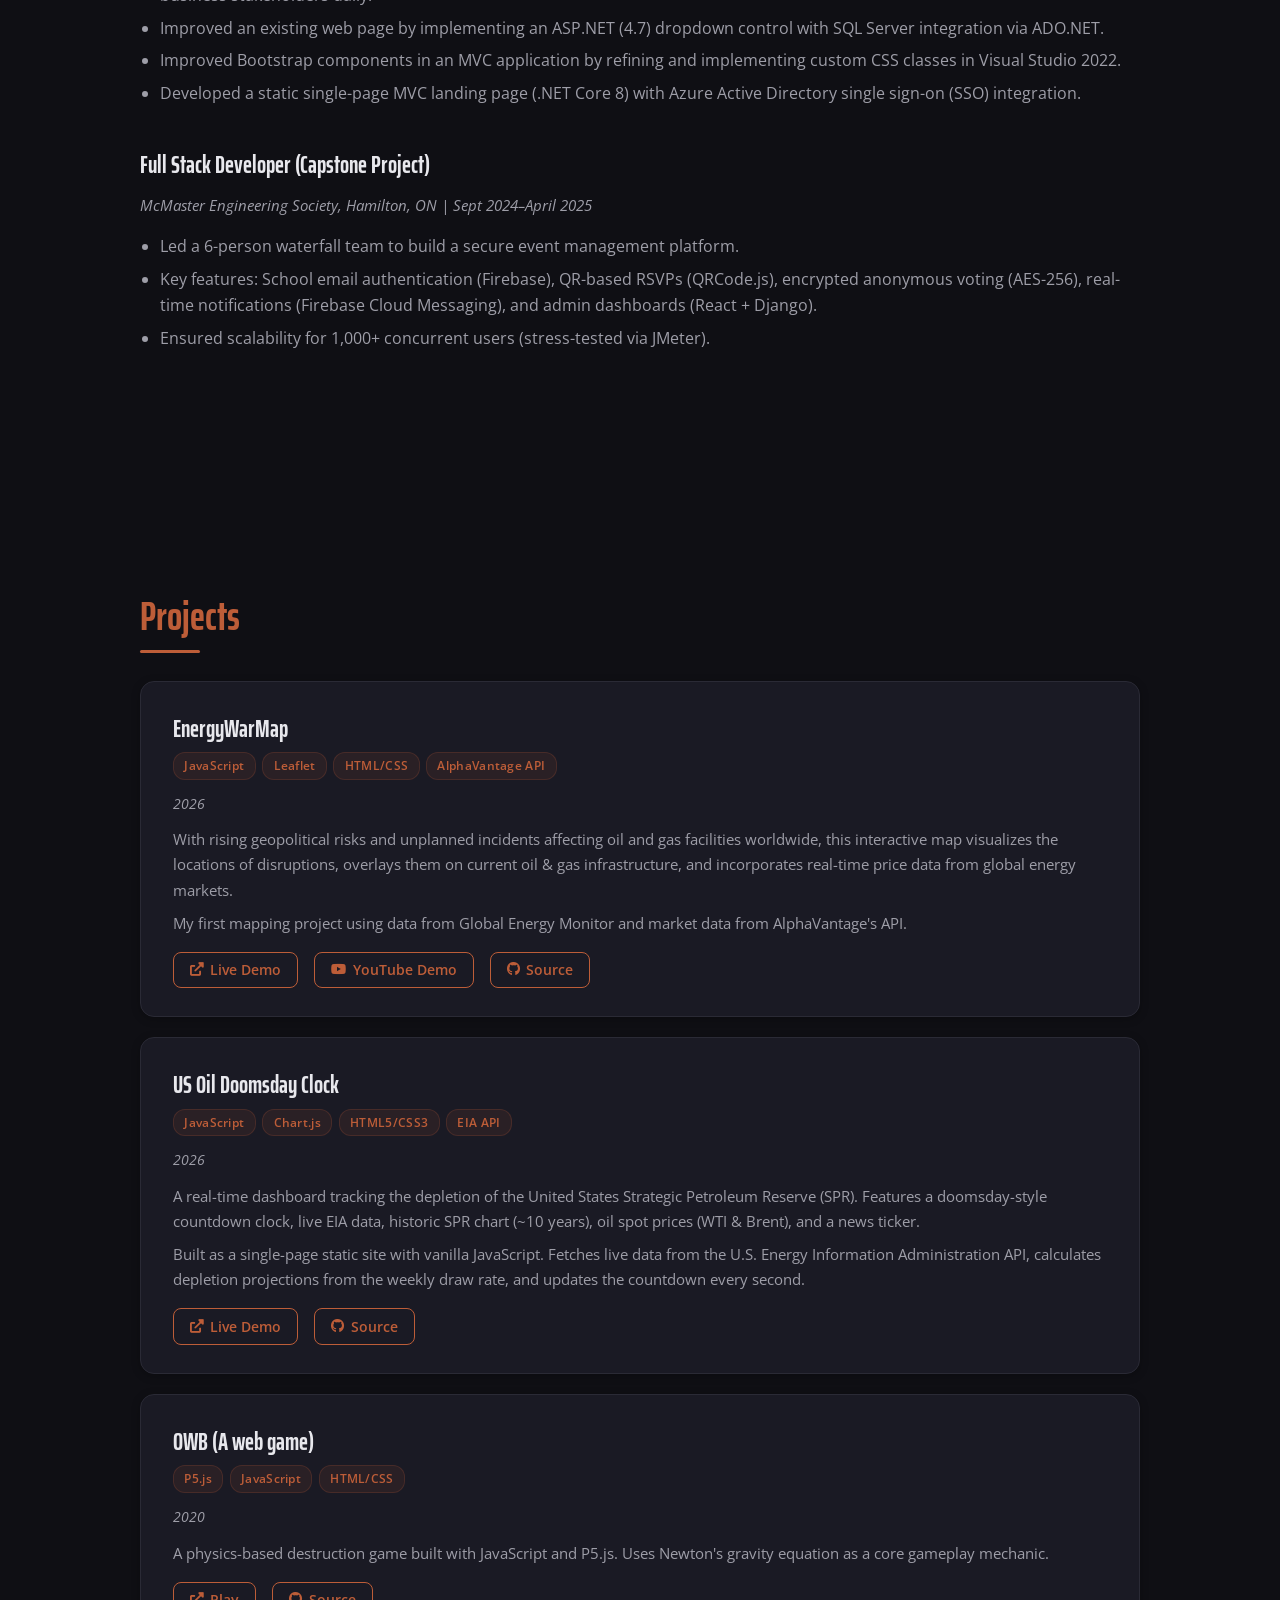
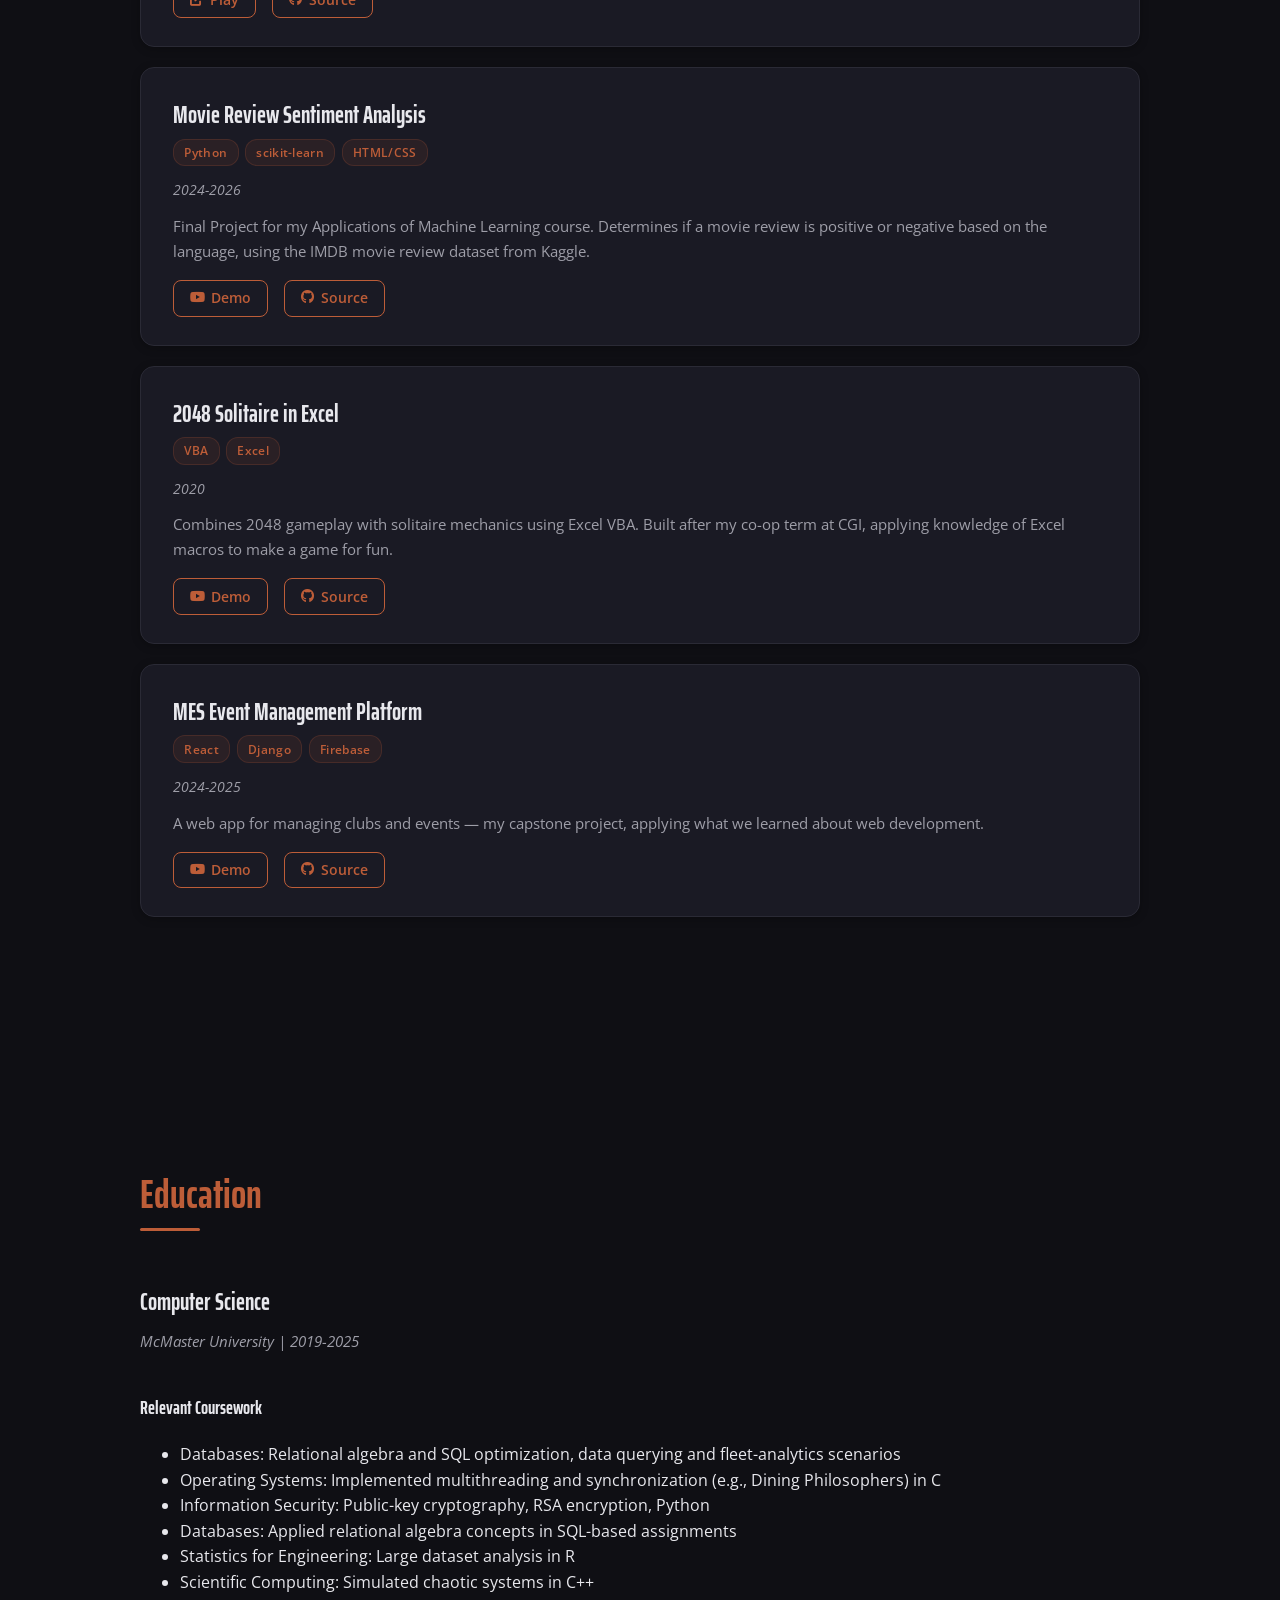
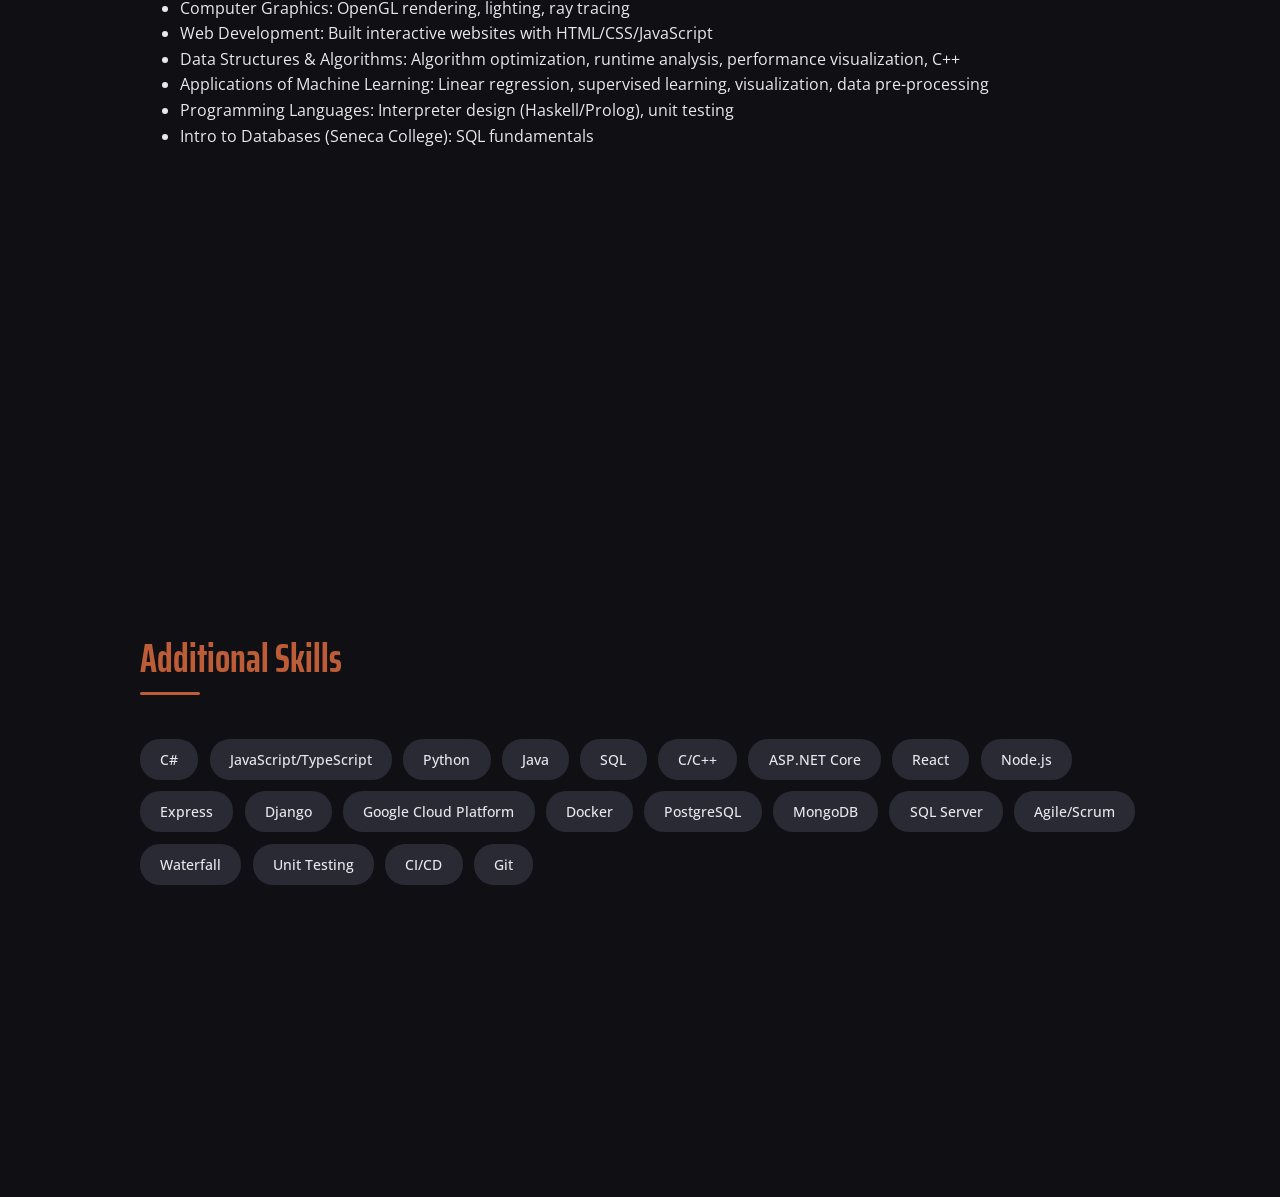
==== commit 30833db9: "Add GitHub source links to all project cards" ====
--- a/index.html
+++ b/index.html
@@ -110,6 +110,7 @@
             <div class="project-links">
               <a href="https://millad456.github.io/EnergyWarMap/" target="_blank"><i class="fas fa-external-link-alt"></i> Live Demo</a>
               <a href="https://www.youtube.com/watch?v=tMpcsMJPiAM" target="_blank"><i class="fab fa-youtube"></i> YouTube Demo</a>
+              <a href="https://github.com/millad456/EnergyWarMap" target="_blank"><i class="fab fa-github"></i> Source</a>
             </div>
           </div>
 
@@ -141,6 +142,7 @@
             <p>A physics-based destruction game built with JavaScript and P5.js. Uses Newton's gravity equation as a core gameplay mechanic.</p>
             <div class="project-links">
               <a href="https://millad456.itch.io/orbital-wrecking-ball" target="_blank"><i class="fas fa-external-link-alt"></i> Play</a>
+              <a href="https://github.com/millad456/OrbitalWreckingBall" target="_blank"><i class="fab fa-github"></i> Source</a>
             </div>
           </div>
 
@@ -155,6 +157,7 @@
             <p>Final Project for my Applications of Machine Learning course. Determines if a movie review is positive or negative based on the language, using the IMDB movie review dataset from Kaggle.</p>
             <div class="project-links">
               <a href="https://youtu.be/taKBkBe5-JE" target="_blank"><i class="fab fa-youtube"></i> Demo</a>
+              <a href="https://github.com/millad456/sentiment-analysis-viz" target="_blank"><i class="fab fa-github"></i> Source</a>
             </div>
           </div>
 
@@ -168,6 +171,7 @@
             <p>Combines 2048 gameplay with solitaire mechanics using Excel VBA. Built after my co-op term at CGI, applying knowledge of Excel macros to make a game for fun.</p>
             <div class="project-links">
               <a href="https://www.youtube.com/watch?v=SRT-21i36ms" target="_blank"><i class="fab fa-youtube"></i> Demo</a>
+              <a href="https://github.com/millad456/2048-Solitaire" target="_blank"><i class="fab fa-github"></i> Source</a>
             </div>
           </div>
 
@@ -182,6 +186,7 @@
             <p>A web app for managing clubs and events — my capstone project, applying what we learned about web development.</p>
             <div class="project-links">
               <a href="https://www.youtube.com/watch?v=qXjTv_37JMg" target="_blank"><i class="fab fa-youtube"></i> Demo</a>
+              <a href="https://github.com/millad456/MES-Event-Management-Platform-v2" target="_blank"><i class="fab fa-github"></i> Source</a>
             </div>
           </div>
         </div>
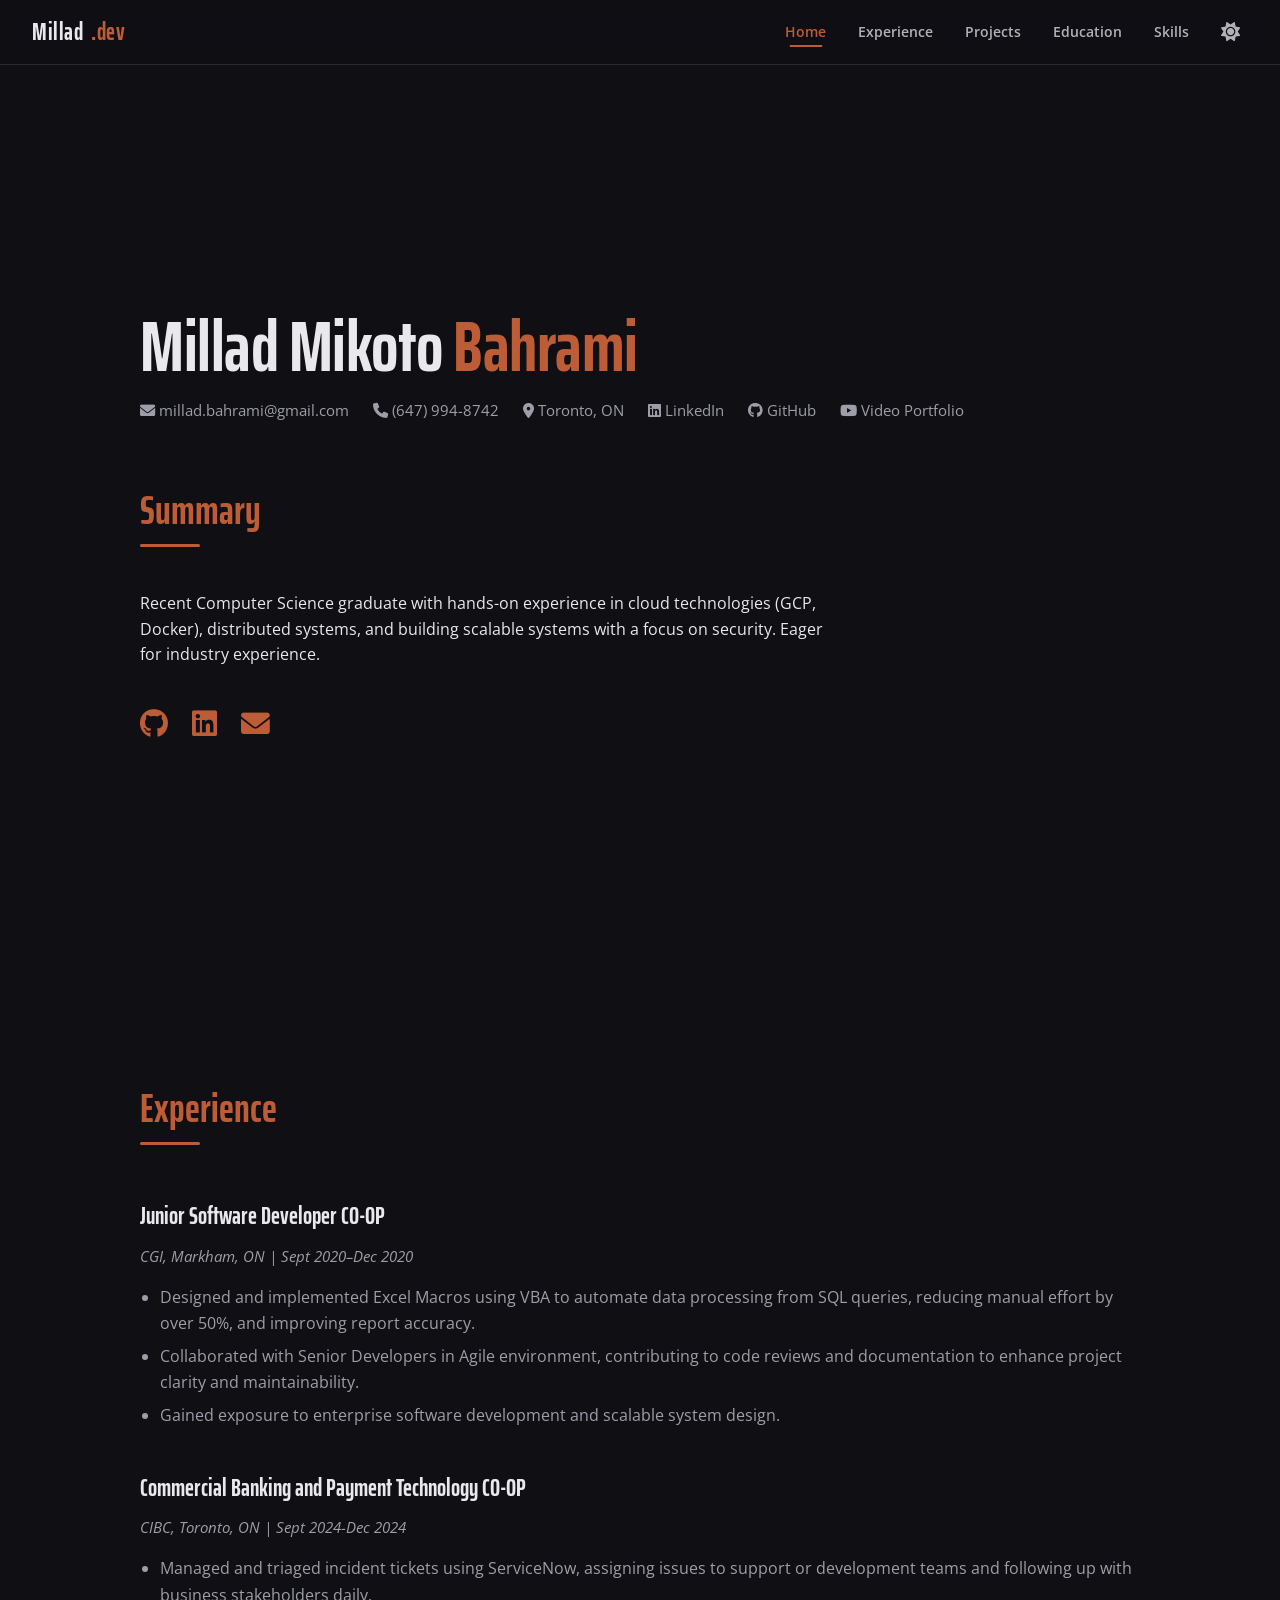
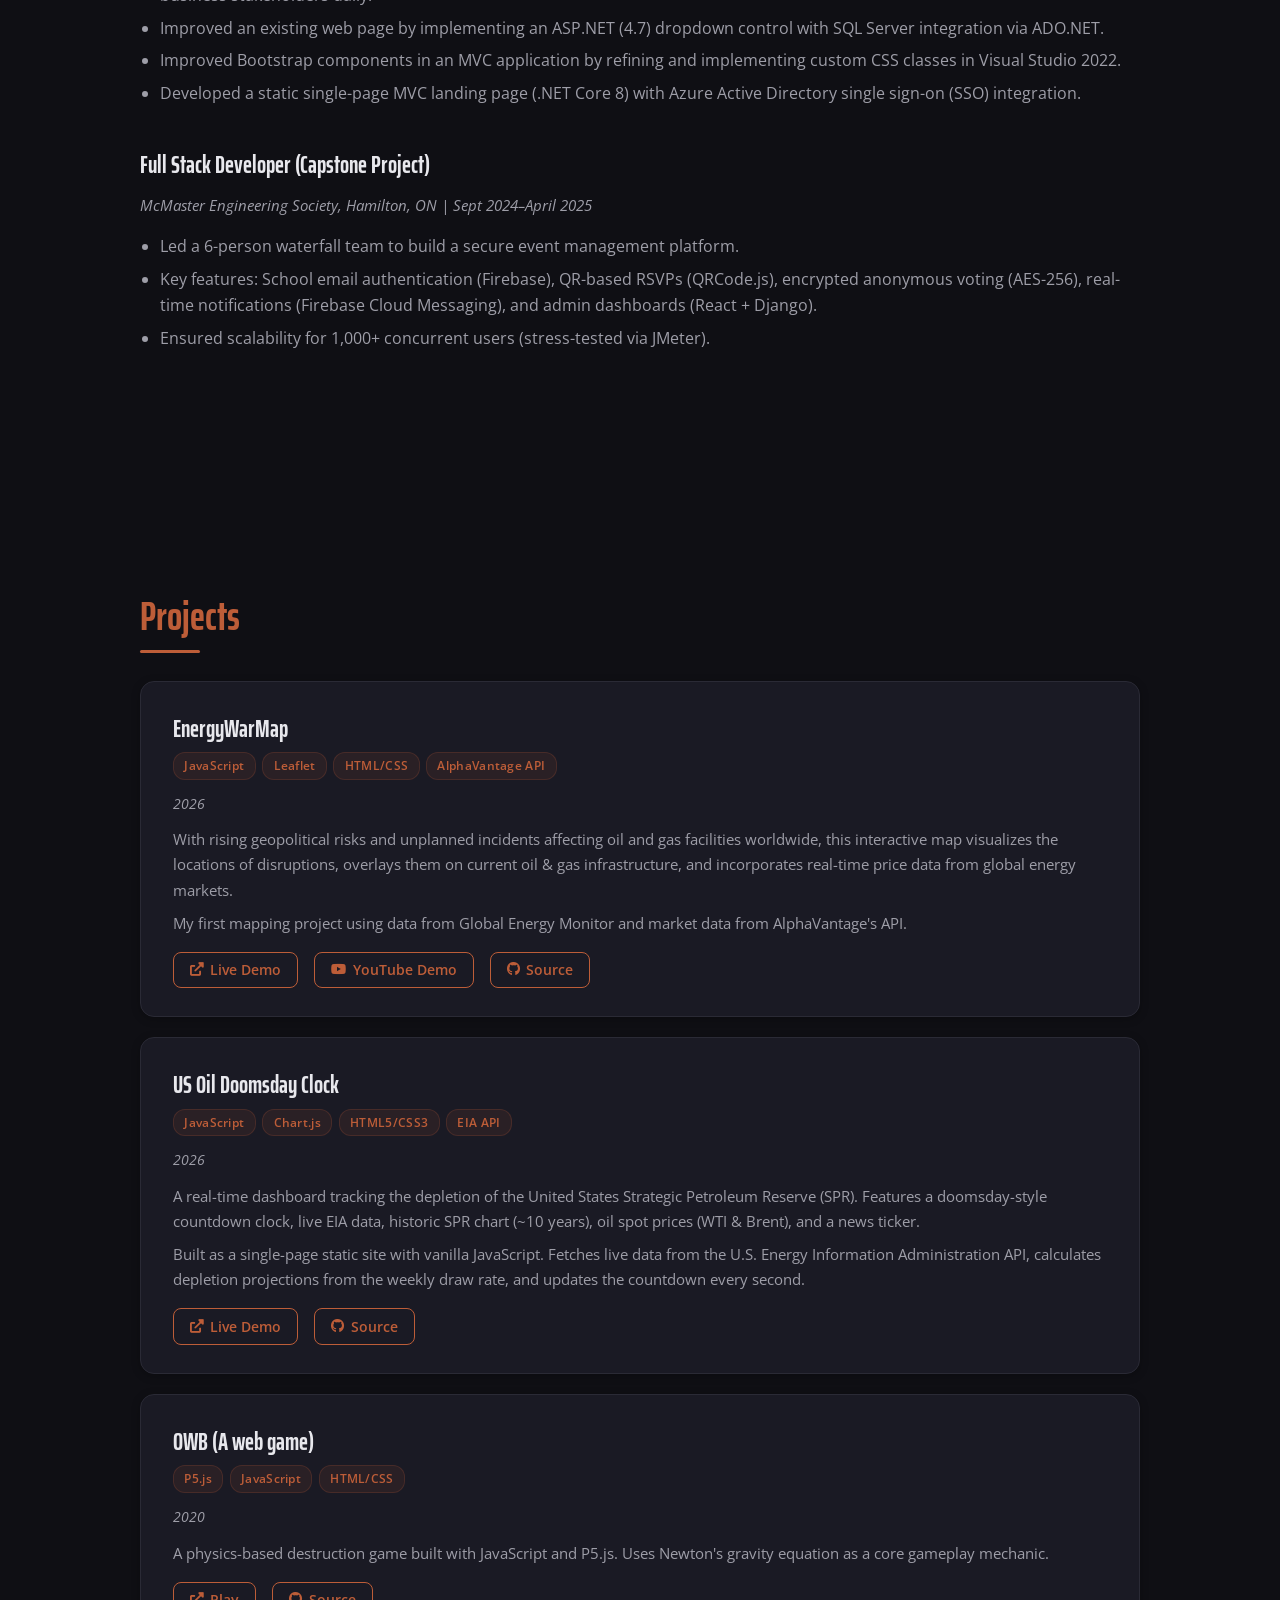
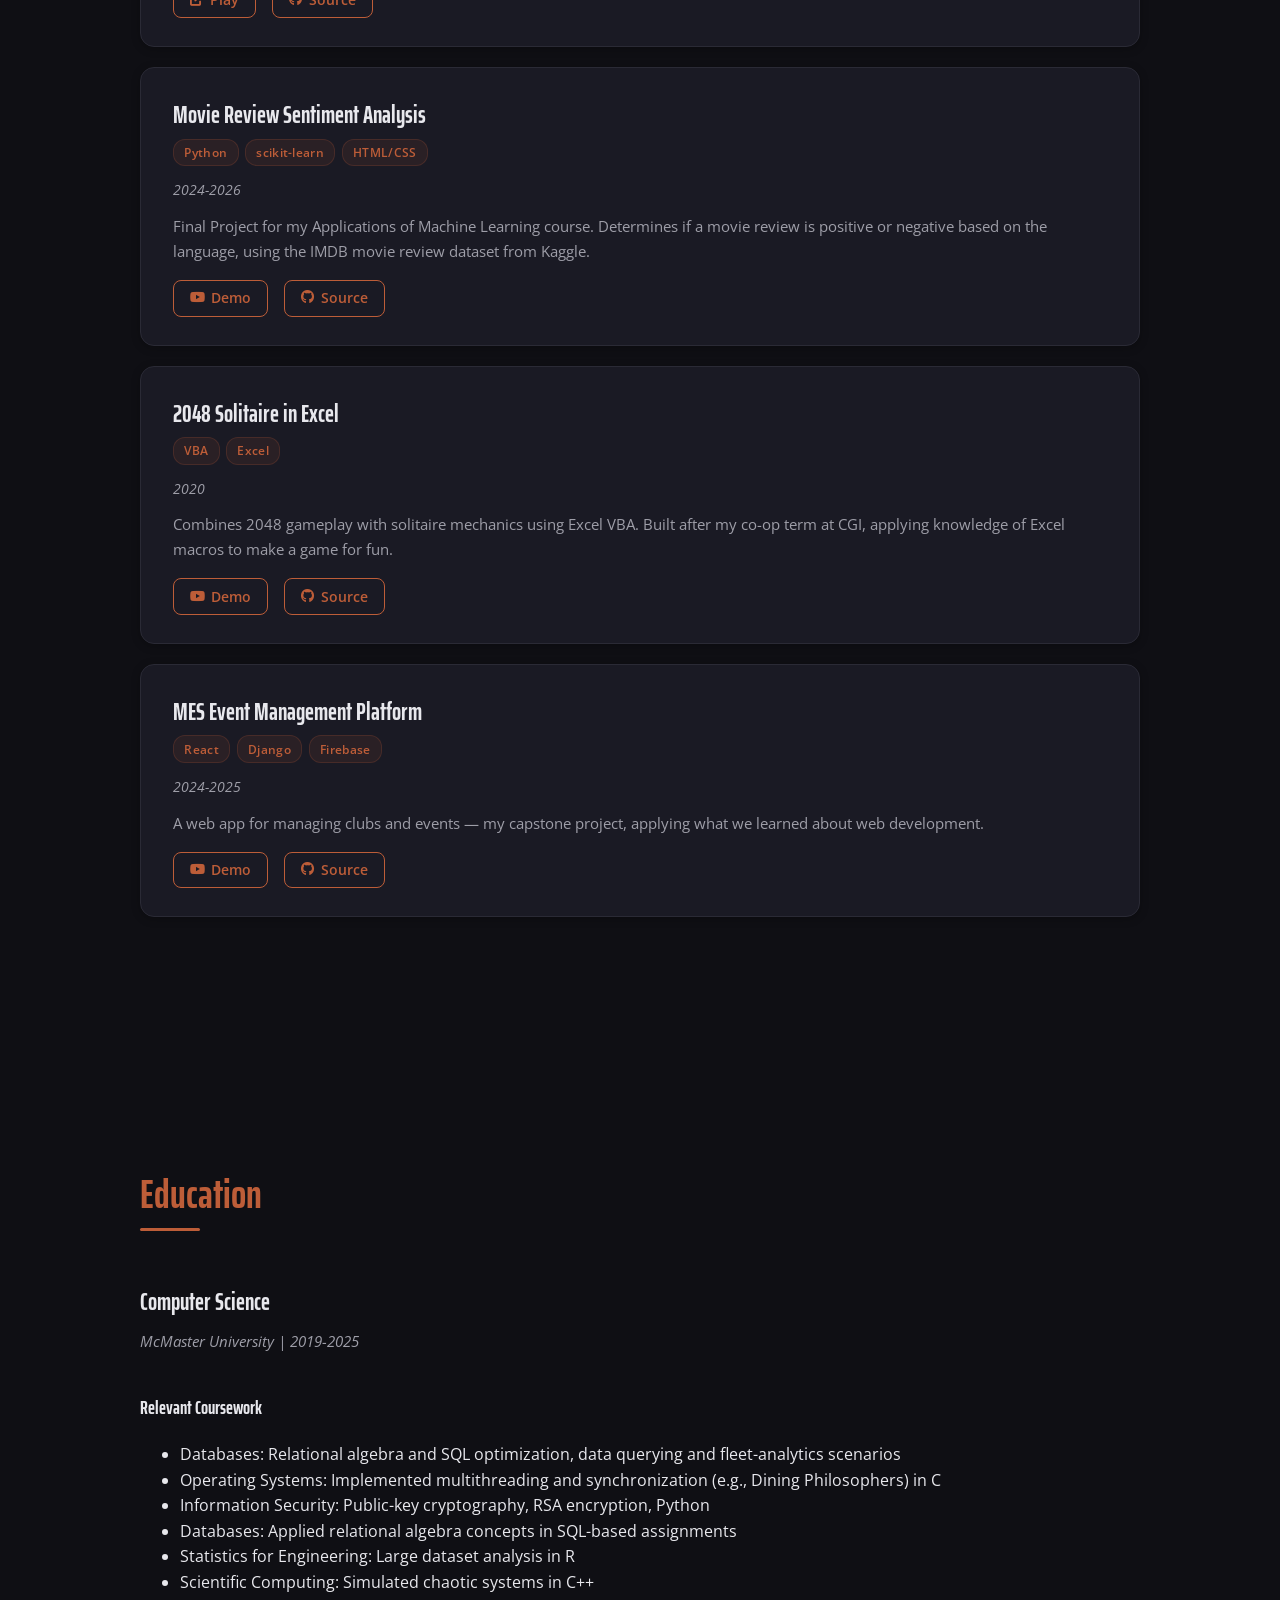
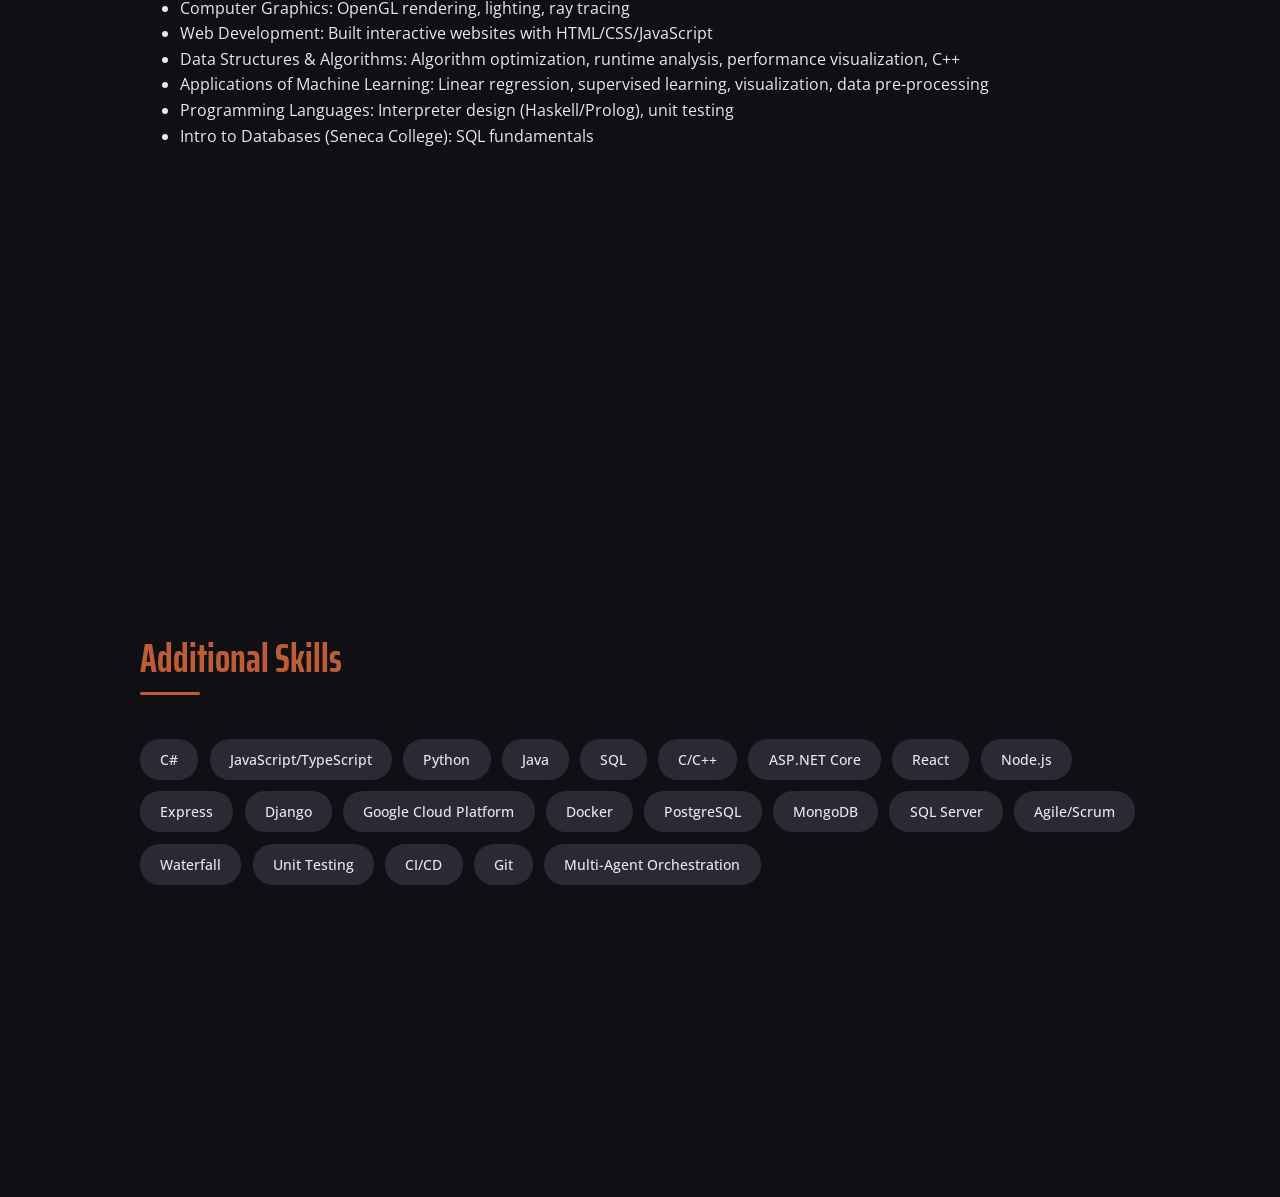
==== commit 171381f7: "Add Multi-Agent Orchestration to skills list" ====
--- a/index.html
+++ b/index.html
@@ -243,6 +243,7 @@
           <li>Unit Testing</li>
           <li>CI/CD</li>
           <li>Git</li>
+          <li>Multi-Agent Orchestration</li>
         </ul>
       </div>
     </section>
